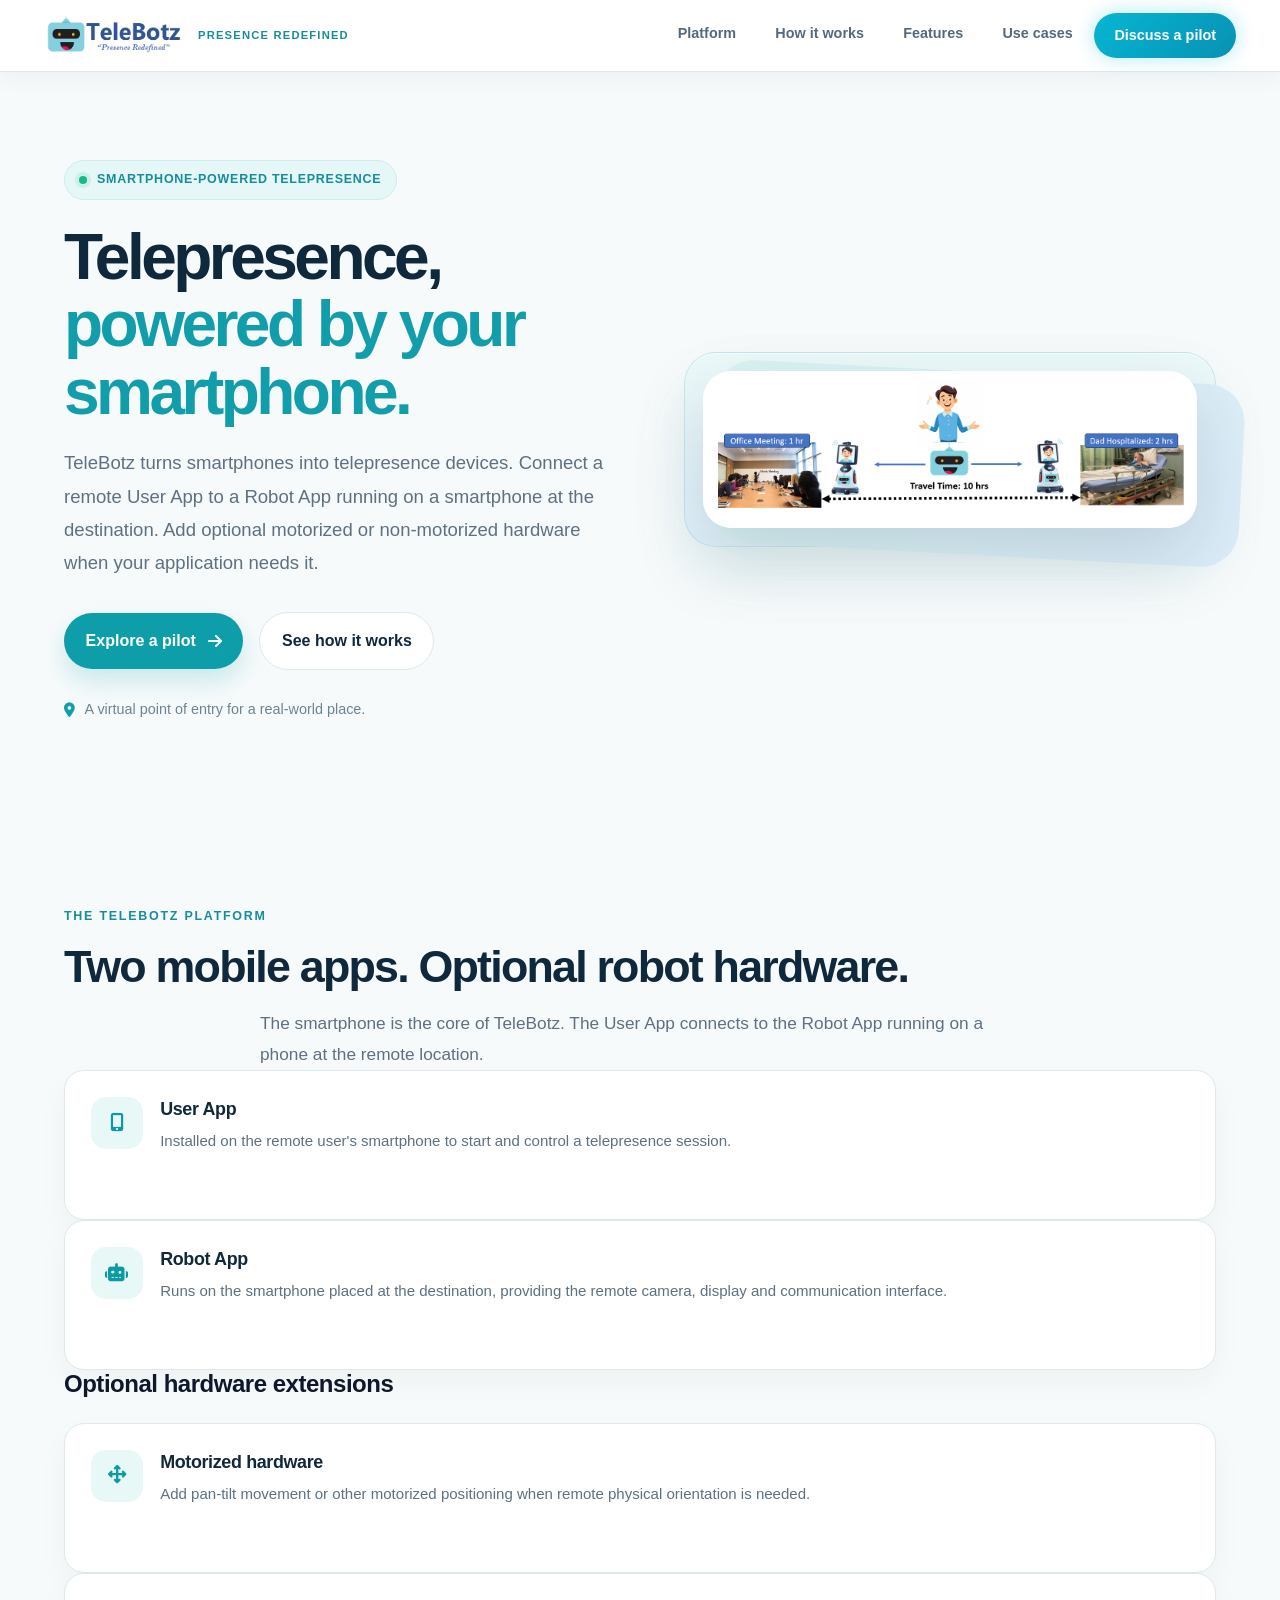
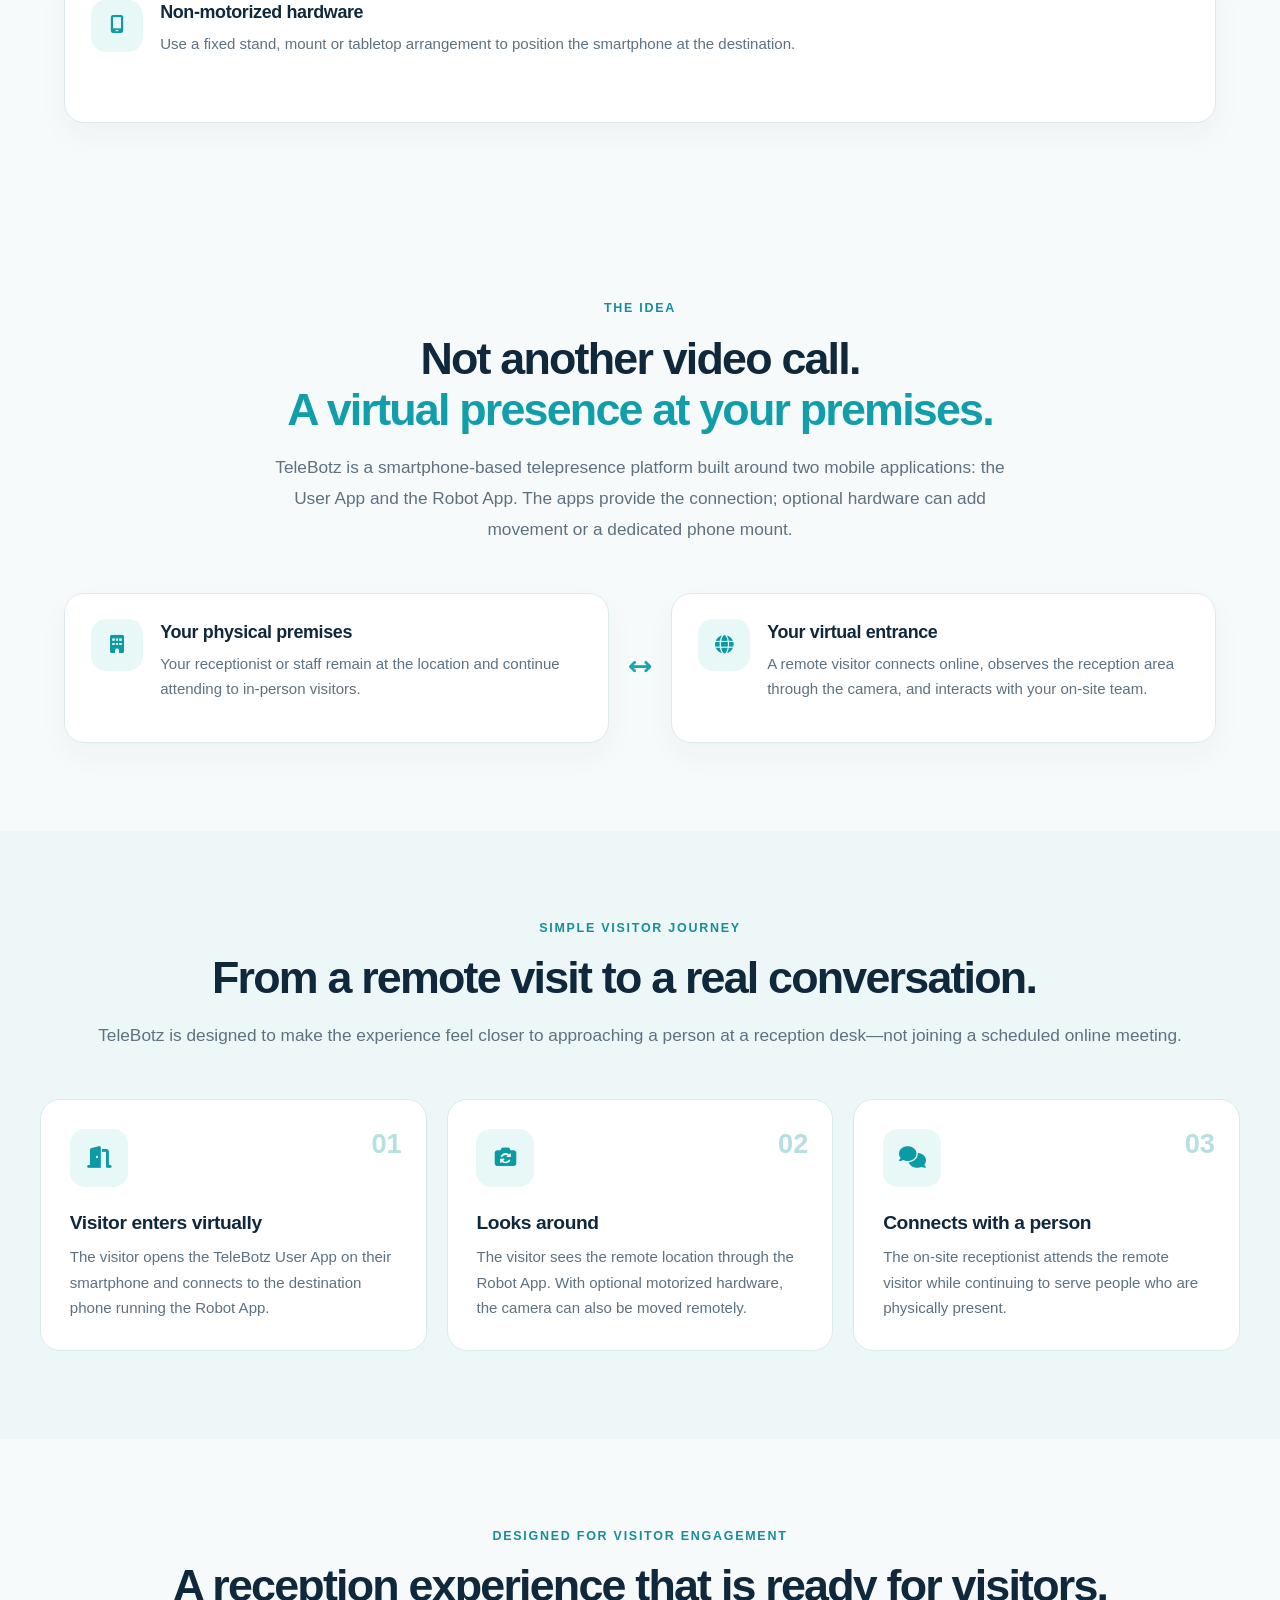
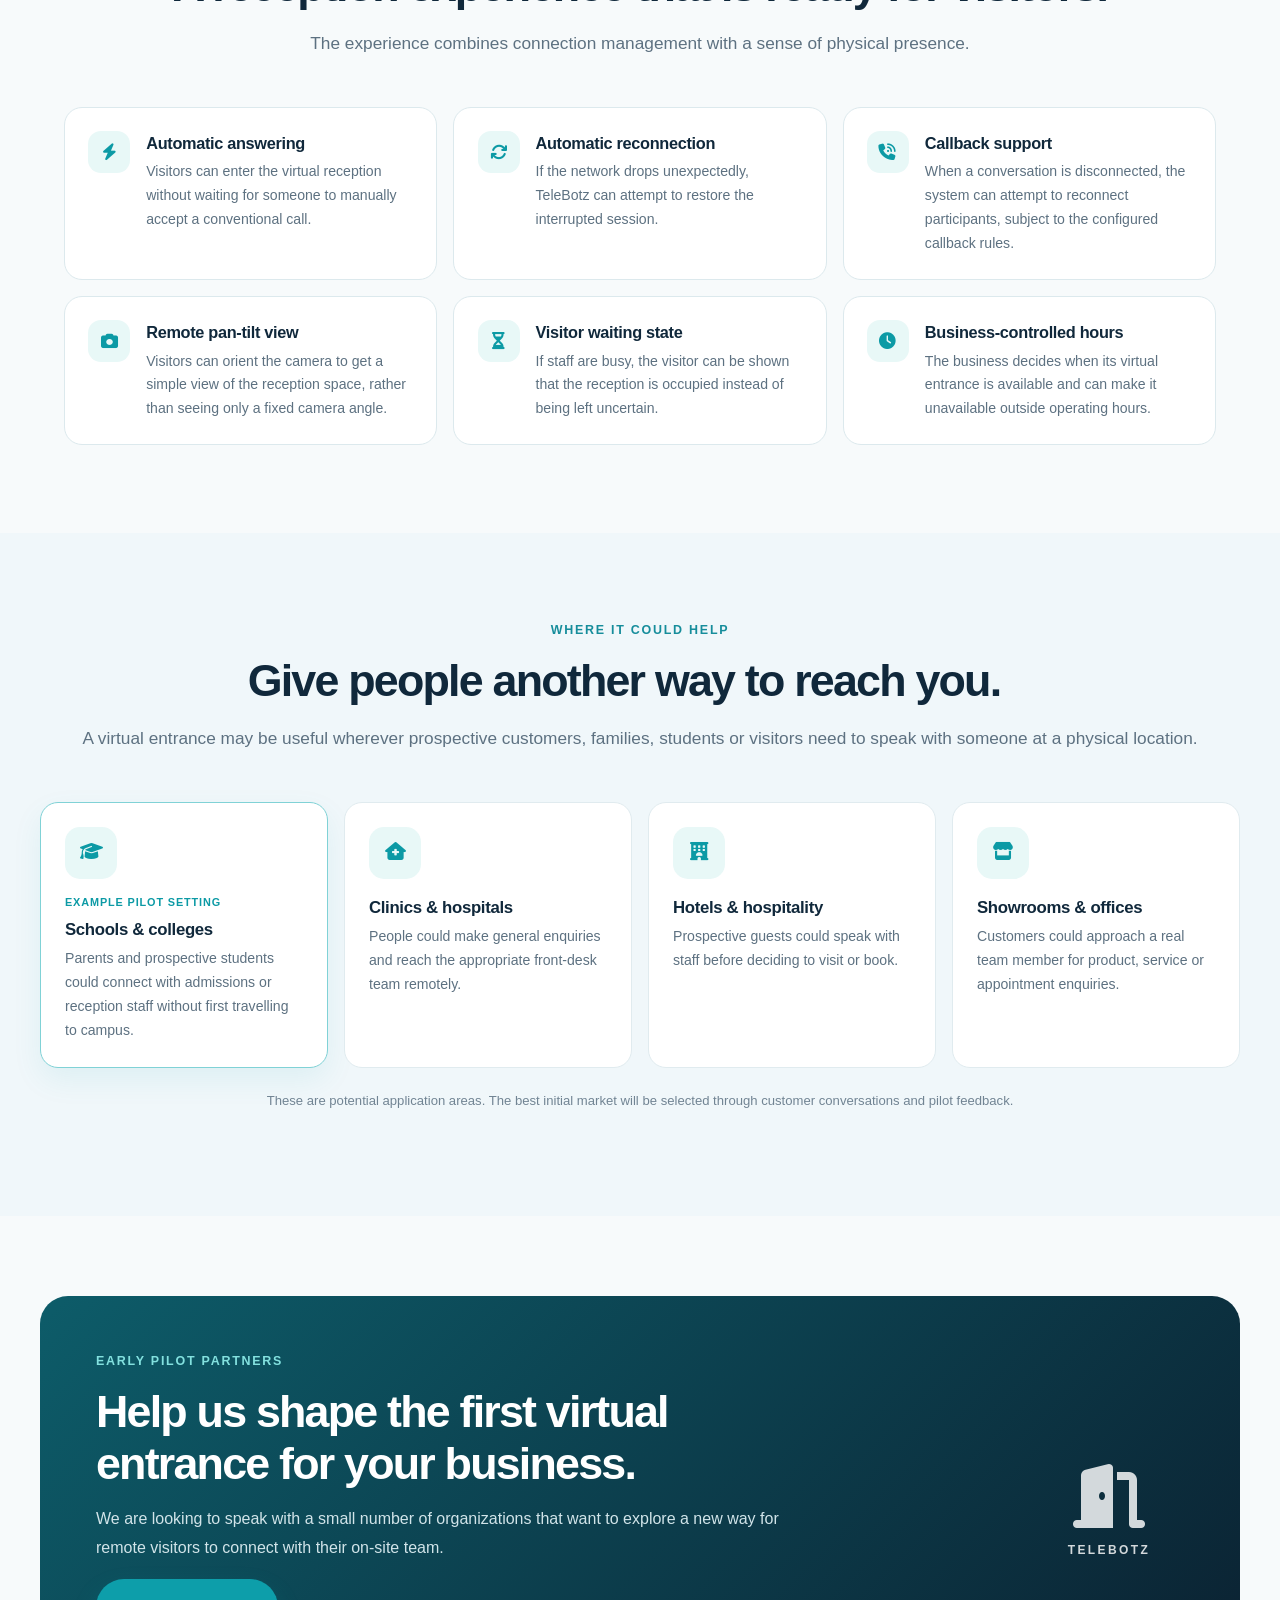
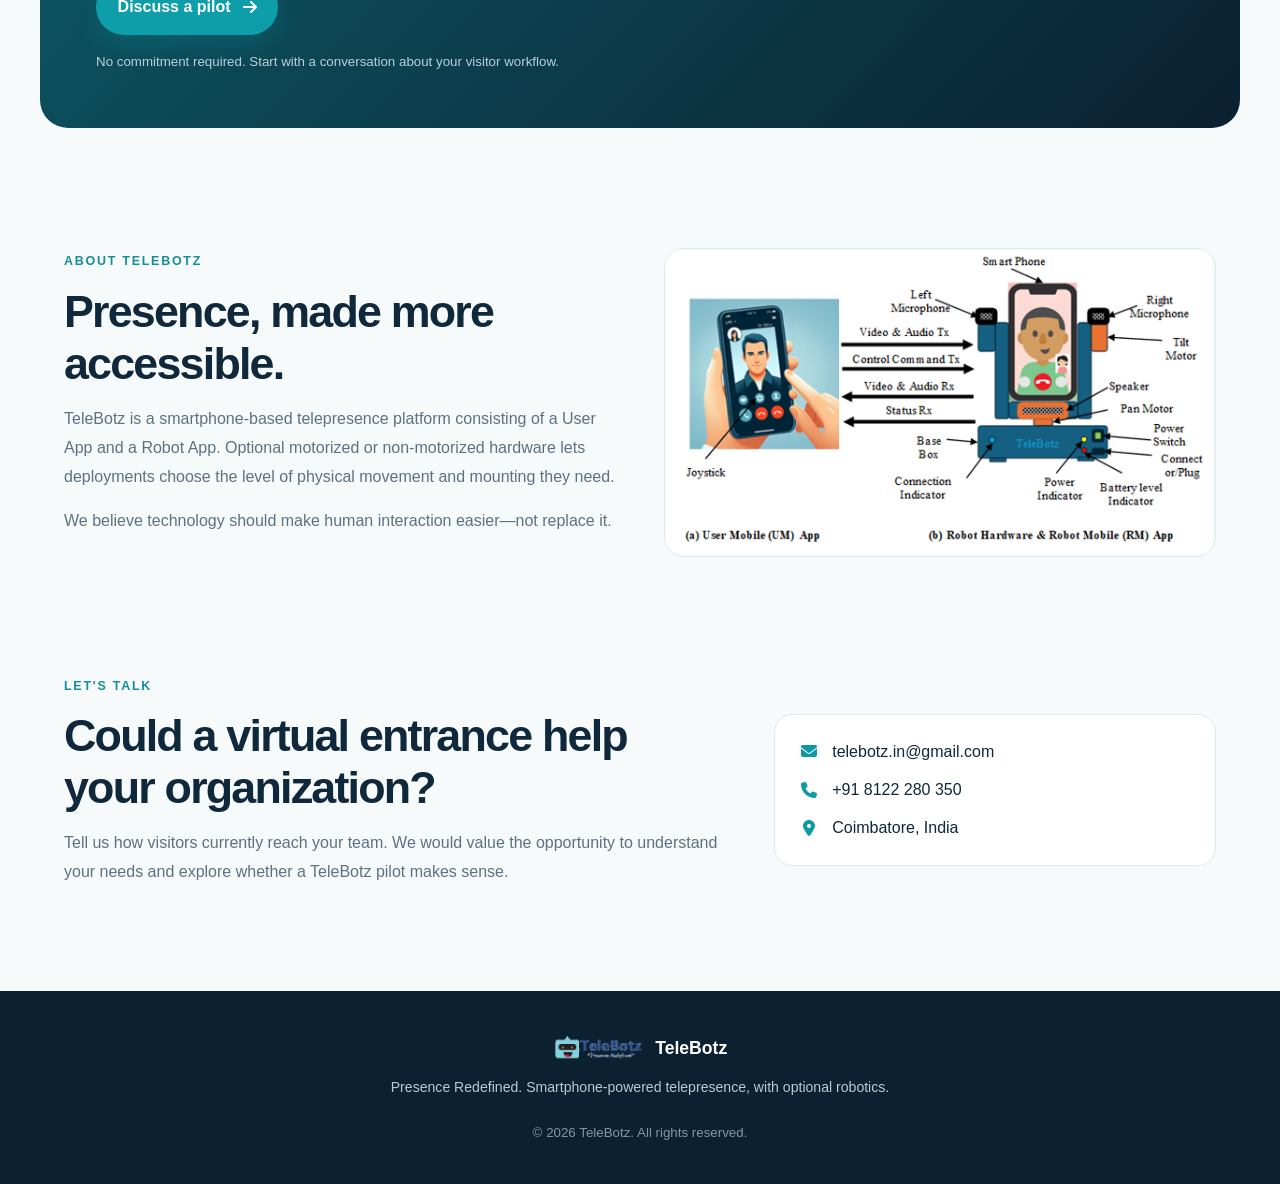
==== index.html @ 60590347 "Add platform navigation to homepage" ====
<!DOCTYPE html>
<html lang="en">
<head>
  <meta charset="UTF-8">
  <meta name="viewport" content="width=device-width, initial-scale=1.0">
  <title>TeleBotz | Your Business, One More Virtual Entrance</title>
  <meta name="description" content="TeleBotz gives physical businesses a virtual entrance where remote visitors can connect with on-site staff, look around and get human assistance in real time.">
  <meta name="theme-color" content="#071b2c">
  <link rel="icon" type="image/png" href="telebotz_favicon.png">
  <link rel="preconnect" href="https://cdnjs.cloudflare.com">
  <link rel="stylesheet" href="https://cdnjs.cloudflare.com/ajax/libs/font-awesome/6.4.0/css/all.min.css">
  <link rel="stylesheet" href="style.css">
  <link rel="stylesheet" href="gateway.css">
  <meta property="og:title" content="TeleBotz | Your Business, One More Virtual Entrance">
  <meta property="og:description" content="Let remote visitors approach your business virtually and interact with people at your physical premises.">
  <meta property="og:type" content="website">
  <meta property="og:url" content="https://www.telebotz.in/">
</head>
<body>
  <header class="site-header">
    <div class="header-container">
      <a class="brand" href="#home" aria-label="TeleBotz home">
        <img src="telebotz_logo_transparent.png" alt="TeleBotz logo" class="logo">
        <span class="brand-tagline">Presence Redefined</span>
      </a>
      <button class="mobile-menu-toggle" aria-label="Toggle navigation" aria-expanded="false" aria-controls="mainNav" id="mobileMenuToggle">
        <span></span><span></span><span></span>
      </button>
      <nav class="main-nav" id="mainNav" aria-label="Primary navigation">
        <ul>
          <li><a class="nav-link" href="#platform">Platform</a></li>
          <li><a class="nav-link" href="#how-it-works">How it works</a></li>
          <li><a class="nav-link" href="#features">Features</a></li>
          <li><a class="nav-link" href="#use-cases">Use cases</a></li>
          <li><a class="nav-link cta-nav" href="#pilot">Discuss a pilot</a></li>
        </ul>
      </nav>
    </div>
  </header>

  <main>
    <section class="vg-hero" id="home">
      <div class="vg-hero-copy">
        <div class="vg-eyebrow"><span class="vg-eyebrow-dot"></span> Smartphone-powered telepresence</div>
        <h1>Telepresence,<br><span>powered by your smartphone.</span></h1>
        <p class="vg-hero-lead">TeleBotz turns smartphones into telepresence devices. Connect a remote User App to a Robot App running on a smartphone at the destination. Add optional motorized or non-motorized hardware when your application needs it.</p>
        <div class="vg-actions">
          <a class="vg-button vg-button-primary" href="#pilot">Explore a pilot <i class="fas fa-arrow-right" aria-hidden="true"></i></a>
          <a class="vg-button vg-button-quiet" href="#how-it-works">See how it works</a>
        </div>
        <p class="vg-hero-note"><i class="fas fa-map-marker-alt" aria-hidden="true"></i> A virtual point of entry for a real-world place.</p>
      </div>
      <div class="vg-hero-visual">
        <div class="vg-visual-glow"></div>
        <img src="after_telebotz.png" alt="TeleBotz telepresence concept showing a remote person connecting with a physical location">
        <div class="vg-visual-caption">
          <span class="vg-live-dot"></span>
          <div><strong>Virtual reception</strong><small>Remote visitor ↔ on-site team</small></div>
        </div>
      </div>
    </section>

    <section class="vg-platform vg-section" id="platform">
      <div class="vg-section-kicker">The TeleBotz platform</div>
      <h2>Two mobile apps. Optional robot hardware.</h2>
      <p class="vg-section-lead">The smartphone is the core of TeleBotz. The User App connects to the Robot App running on a phone at the remote location.</p>
      <div class="vg-platform-apps">
        <article class="vg-side-card">
          <div class="vg-side-icon"><i class="fas fa-mobile-screen-button" aria-hidden="true"></i></div>
          <div><h3>User App</h3><p>Installed on the remote user's smartphone to start and control a telepresence session.</p></div>
        </article>
        <article class="vg-side-card">
          <div class="vg-side-icon"><i class="fas fa-robot" aria-hidden="true"></i></div>
          <div><h3>Robot App</h3><p>Runs on the smartphone placed at the destination, providing the remote camera, display and communication interface.</p></div>
        </article>
      </div>
      <h3 class="vg-hardware-title">Optional hardware extensions</h3>
      <div class="vg-platform-apps">
        <article class="vg-side-card">
          <div class="vg-side-icon"><i class="fas fa-arrows-up-down-left-right" aria-hidden="true"></i></div>
          <div><h3>Motorized hardware</h3><p>Add pan-tilt movement or other motorized positioning when remote physical orientation is needed.</p></div>
        </article>
        <article class="vg-side-card">
          <div class="vg-side-icon"><i class="fas fa-mobile-screen" aria-hidden="true"></i></div>
          <div><h3>Non-motorized hardware</h3><p>Use a fixed stand, mount or tabletop arrangement to position the smartphone at the destination.</p></div>
        </article>
      </div>
    </section>

    <section class="vg-intro vg-section">
      <div class="vg-section-kicker">The idea</div>
      <h2>Not another video call.<br><span>A virtual presence at your premises.</span></h2>
      <p class="vg-section-lead">TeleBotz is a smartphone-based telepresence platform built around two mobile applications: the User App and the Robot App. The apps provide the connection; optional hardware can add movement or a dedicated phone mount.</p>
      <div class="vg-two-sides">
        <article class="vg-side-card">
          <div class="vg-side-icon"><i class="fas fa-building" aria-hidden="true"></i></div>
          <div><h3>Your physical premises</h3><p>Your receptionist or staff remain at the location and continue attending to in-person visitors.</p></div>
        </article>
        <div class="vg-bridge" aria-hidden="true"><i class="fas fa-arrows-left-right"></i></div>
        <article class="vg-side-card">
          <div class="vg-side-icon"><i class="fas fa-globe" aria-hidden="true"></i></div>
          <div><h3>Your virtual entrance</h3><p>A remote visitor connects online, observes the reception area through the camera, and interacts with your on-site team.</p></div>
        </article>
      </div>
    </section>

    <section class="vg-how vg-section" id="how-it-works">
      <div class="vg-section-kicker">Simple visitor journey</div>
      <h2>From a remote visit to a real conversation.</h2>
      <p class="vg-section-lead">TeleBotz is designed to make the experience feel closer to approaching a person at a reception desk—not joining a scheduled online meeting.</p>
      <div class="vg-steps">
        <article class="vg-step">
          <span class="vg-step-number">01</span>
          <div class="vg-step-icon"><i class="fas fa-door-open" aria-hidden="true"></i></div>
          <h3>Visitor enters virtually</h3>
          <p>The visitor opens the TeleBotz User App on their smartphone and connects to the destination phone running the Robot App.</p>
        </article>
        <article class="vg-step">
          <span class="vg-step-number">02</span>
          <div class="vg-step-icon"><i class="fas fa-camera-rotate" aria-hidden="true"></i></div>
          <h3>Looks around</h3>
          <p>The visitor sees the remote location through the Robot App. With optional motorized hardware, the camera can also be moved remotely.</p>
        </article>
        <article class="vg-step">
          <span class="vg-step-number">03</span>
          <div class="vg-step-icon"><i class="fas fa-comments" aria-hidden="true"></i></div>
          <h3>Connects with a person</h3>
          <p>The on-site receptionist attends the remote visitor while continuing to serve people who are physically present.</p>
        </article>
      </div>
    </section>

    <section class="vg-features vg-section" id="features">
      <div class="vg-section-kicker">Designed for visitor engagement</div>
      <h2>A reception experience that is ready for visitors.</h2>
      <p class="vg-section-lead">The experience combines connection management with a sense of physical presence.</p>
      <div class="vg-feature-grid">
        <article class="vg-feature"><i class="fas fa-bolt" aria-hidden="true"></i><div><h3>Automatic answering</h3><p>Visitors can enter the virtual reception without waiting for someone to manually accept a conventional call.</p></div></article>
        <article class="vg-feature"><i class="fas fa-arrows-rotate" aria-hidden="true"></i><div><h3>Automatic reconnection</h3><p>If the network drops unexpectedly, TeleBotz can attempt to restore the interrupted session.</p></div></article>
        <article class="vg-feature"><i class="fas fa-phone-volume" aria-hidden="true"></i><div><h3>Callback support</h3><p>When a conversation is disconnected, the system can attempt to reconnect participants, subject to the configured callback rules.</p></div></article>
        <article class="vg-feature"><i class="fas fa-camera" aria-hidden="true"></i><div><h3>Remote pan-tilt view</h3><p>Visitors can orient the camera to get a simple view of the reception space, rather than seeing only a fixed camera angle.</p></div></article>
        <article class="vg-feature"><i class="fas fa-hourglass-half" aria-hidden="true"></i><div><h3>Visitor waiting state</h3><p>If staff are busy, the visitor can be shown that the reception is occupied instead of being left uncertain.</p></div></article>
        <article class="vg-feature"><i class="fas fa-clock" aria-hidden="true"></i><div><h3>Business-controlled hours</h3><p>The business decides when its virtual entrance is available and can make it unavailable outside operating hours.</p></div></article>
      </div>
    </section>

    <section class="vg-usecases vg-section" id="use-cases">
      <div class="vg-section-kicker">Where it could help</div>
      <h2>Give people another way to reach you.</h2>
      <p class="vg-section-lead">A virtual entrance may be useful wherever prospective customers, families, students or visitors need to speak with someone at a physical location.</p>
      <div class="vg-usecase-grid">
        <article class="vg-usecase vg-usecase-featured">
          <div class="vg-usecase-icon"><i class="fas fa-graduation-cap" aria-hidden="true"></i></div>
          <div class="vg-usecase-label">Example pilot setting</div>
          <h3>Schools & colleges</h3>
          <p>Parents and prospective students could connect with admissions or reception staff without first travelling to campus.</p>
        </article>
        <article class="vg-usecase">
          <div class="vg-usecase-icon"><i class="fas fa-house-medical" aria-hidden="true"></i></div>
          <h3>Clinics & hospitals</h3>
          <p>People could make general enquiries and reach the appropriate front-desk team remotely.</p>
        </article>
        <article class="vg-usecase">
          <div class="vg-usecase-icon"><i class="fas fa-hotel" aria-hidden="true"></i></div>
          <h3>Hotels & hospitality</h3>
          <p>Prospective guests could speak with staff before deciding to visit or book.</p>
        </article>
        <article class="vg-usecase">
          <div class="vg-usecase-icon"><i class="fas fa-store" aria-hidden="true"></i></div>
          <h3>Showrooms & offices</h3>
          <p>Customers could approach a real team member for product, service or appointment enquiries.</p>
        </article>
      </div>
      <p class="vg-disclaimer">These are potential application areas. The best initial market will be selected through customer conversations and pilot feedback.</p>
    </section>

    <section class="vg-pilot" id="pilot">
      <div class="vg-pilot-content">
        <div class="vg-section-kicker">Early pilot partners</div>
        <h2>Help us shape the first virtual entrance for your business.</h2>
        <p>We are looking to speak with a small number of organizations that want to explore a new way for remote visitors to connect with their on-site team.</p>
        <a class="vg-button vg-button-primary" href="mailto:telebotz.in@gmail.com?subject=TeleBotz%20Pilot%20Discussion">Discuss a pilot <i class="fas fa-arrow-right" aria-hidden="true"></i></a>
        <small>No commitment required. Start with a conversation about your visitor workflow.</small>
      </div>
      <div class="vg-pilot-mark" aria-hidden="true"><i class="fas fa-door-open"></i><span>TELEBOTZ</span></div>
    </section>

    <section class="vg-about vg-section" id="about">
      <div class="vg-about-copy">
        <div class="vg-section-kicker">About TeleBotz</div>
        <h2>Presence, made more accessible.</h2>
        <p>TeleBotz is a smartphone-based telepresence platform consisting of a User App and a Robot App. Optional motorized or non-motorized hardware lets deployments choose the level of physical movement and mounting they need.</p>
        <p>We believe technology should make human interaction easier—not replace it.</p>
      </div>
      <div class="vg-about-visual">
        <img src="telebotz_components.png" alt="TeleBotz prototype components and hardware concept">
      </div>
    </section>

    <section class="vg-contact vg-section" id="contact">
      <div>
        <div class="vg-section-kicker">Let's talk</div>
        <h2>Could a virtual entrance help your organization?</h2>
        <p>Tell us how visitors currently reach your team. We would value the opportunity to understand your needs and explore whether a TeleBotz pilot makes sense.</p>
      </div>
      <div class="vg-contact-card">
        <a href="mailto:telebotz.in@gmail.com"><i class="fas fa-envelope" aria-hidden="true"></i><span>telebotz.in@gmail.com</span></a>
        <a href="tel:+918122280350"><i class="fas fa-phone" aria-hidden="true"></i><span>+91 8122 280 350</span></a>
        <span><i class="fas fa-location-dot" aria-hidden="true"></i><span>Coimbatore, India</span></span>
      </div>
    </section>
  </main>

  <footer class="vg-footer">
    <a class="vg-footer-brand" href="#home"><img src="telebotz_logo_transparent.png" alt=""> <span>TeleBotz</span></a>
    <p>Presence Redefined. Smartphone-powered telepresence, with optional robotics.</p>
    <small>© <span id="year"></span> TeleBotz. All rights reserved.</small>
  </footer>

  <script>
    const menuButton = document.getElementById('mobileMenuToggle');
    const nav = document.getElementById('mainNav');
    menuButton.addEventListener('click', () => {
      const expanded = menuButton.getAttribute('aria-expanded') === 'true';
      menuButton.setAttribute('aria-expanded', String(!expanded));
      menuButton.classList.toggle('active', !expanded);
      nav.classList.toggle('active', !expanded);
    });
    nav.querySelectorAll('a').forEach(link => link.addEventListener('click', () => {
      nav.classList.remove('active');
      menuButton.classList.remove('active');
      menuButton.setAttribute('aria-expanded', 'false');
    }));
    document.getElementById('year').textContent = new Date().getFullYear();
  </script>
</body>
</html>
---- style.css ----
/* ================================
   CSS Variables & Global Styles
   ================================ */

:root {
    --primary: #0f172a;
    --primary-light: #1e293b;
    --accent: #06b6d4;
    --accent-dark: #0891b2;
    --accent-light: #cffafe;
    --success: #10b981;
    --warning: #f59e0b;
    --text: #0f172a;
    --text-light: #475569;
    --text-lighter: #64748b;
    --bg: #f8fafc;
    --bg-dark: #020617;
    --card-bg: #ffffff;
    --border: #e2e8f0;
    --shadow-sm: 0 1px 2px 0 rgba(15, 23, 42, 0.05);
    --shadow-md: 0 4px 6px -1px rgba(15, 23, 42, 0.1);
    --shadow-lg: 0 20px 25px -5px rgba(15, 23, 42, 0.15);
    --shadow-xl: 0 25px 50px -12px rgba(15, 23, 42, 0.25);
    --glow: 0 0 30px rgba(6, 182, 212, 0.3);
    --transition: all 0.3s cubic-bezier(0.4, 0, 0.2, 1);
}

* {
    box-sizing: border-box;
}

html {
    scroll-behavior: smooth;
}

body {
    font-family: 'Inter', -apple-system, BlinkMacSystemFont, 'Segoe UI', Roboto, Oxygen, Ubuntu, Cantarell, sans-serif;
    background: linear-gradient(135deg, #f8fafc 0%, #f1f5f9 50%, #e0f2fe 100%);
    color: var(--text);
    margin: 0;
    padding: 0;
    line-height: 1.6;
    min-height: 100vh;
}

/* ================================
   Typography
   ================================ */

h1, h2, h3, h4, h5, h6 {
    font-weight: 800;
    line-height: 1.2;
    margin-top: 0;
    color: var(--primary);
    letter-spacing: -0.02em;
}

h1 {
    font-size: 3.5rem;
    background: linear-gradient(135deg, #0f172a 0%, #06b6d4 100%);
    -webkit-background-clip: text;
    -webkit-text-fill-color: transparent;
    background-clip: text;
}

h2 {
    font-size: 2.5rem;
    color: var(--primary);
}

h3 {
    font-size: 1.5rem;
}

h4 {
    font-size: 1.15rem;
}

p {
    margin: 1rem 0;
    color: var(--text-light);
    line-height: 1.8;
}

a {
    color: var(--accent);
    text-decoration: none;
    transition: var(--transition);
}

a:hover {
    color: var(--accent-dark);
}

/* ================================
   Buttons
   ================================ */

.btn {
    display: inline-flex;
    align-items: center;
    justify-content: center;
    padding: 0.875rem 1.75rem;
    border-radius: 10px;
    font-weight: 700;
    font-size: 0.95rem;
    border: 2px solid transparent;
    cursor: pointer;
    transition: var(--transition);
    text-decoration: none;
    gap: 0.5rem;
    white-space: nowrap;
    position: relative;
    overflow: hidden;
}

.btn::before {
    content: '';
    position: absolute;
    top: 0;
    left: -100%;
    width: 100%;
    height: 100%;
    background: rgba(255, 255, 255, 0.1);
    transition: var(--transition);
    z-index: 0;
}

.btn:hover::before {
    left: 100%;
}

.btn > * {
    position: relative;
    z-index: 1;
}

.btn-primary {
    background: linear-gradient(135deg, #06b6d4 0%, #0891b2 100%);
    color: white;
    border-color: #06b6d4;
    box-shadow: 0 0 20px rgba(6, 182, 212, 0.3);
}

.btn-primary:hover {
    transform: translateY(-3px);
    box-shadow: 0 0 30px rgba(6, 182, 212, 0.5);
}

.btn-secondary {
    background: linear-gradient(135deg, #0f172a 0%, #1e293b 100%);
    color: white;
    border-color: #0f172a;
    box-shadow: 0 0 20px rgba(15, 23, 42, 0.2);
}

.btn-secondary:hover {
    transform: translateY(-3px);
    box-shadow: 0 0 30px rgba(6, 182, 212, 0.3);
    background: linear-gradient(135deg, #06b6d4 0%, #0891b2 100%);
}

.btn-outline {
    background: transparent;
    color: var(--accent);
    border-color: var(--accent);
    box-shadow: inset 0 0 0 1px var(--accent);
}

.btn-outline:hover {
    background: var(--accent);
    color: white;
    box-shadow: 0 0 20px rgba(6, 182, 212, 0.4);
}

.btn-full {
    width: 100%;
}

.btn-large {
    padding: 1.125rem 2.5rem;
    font-size: 1.1rem;
}

.btn:disabled {
    opacity: 0.5;
    cursor: not-allowed;
    transform: none !important;
}

/* ================================
   Header & Navigation
   ================================ */

.site-header {
    position: sticky;
    top: 0;
    z-index: 100;
    background: rgba(248, 250, 252, 0.8);
    backdrop-filter: blur(20px);
    border-bottom: 1px solid rgba(6, 182, 212, 0.1);
    box-shadow: 0 0 30px rgba(6, 182, 212, 0.05);
}

.header-container {
    display: flex;
    align-items: center;
    justify-content: space-between;
    max-width: 1400px;
    margin: 0 auto;
    padding: 1rem 2rem;
    gap: 2rem;
}

.brand {
    display: flex;
    align-items: center;
    gap: 0.75rem;
    min-width: fit-content;
    flex-shrink: 0;
}

.brand img {
    width: 160px;
    height: auto;
    border-radius: 8px;
    object-fit: contain;
    filter: drop-shadow(0 0 10px rgba(6, 182, 212, 0.2));
}

.brand-tagline {
    font-size: 0.7rem;
    color: var(--accent);
    font-weight: 800;
    letter-spacing: 1.5px;
    text-transform: uppercase;
    animation: pulse 2s ease-in-out infinite;
}

@keyframes pulse {
    0%, 100% { opacity: 1; }
    50% { opacity: 0.7; }
}

.main-nav {
    flex: 1;
}

.main-nav ul {
    list-style: none;
    display: flex;
    flex-wrap: wrap;
    gap: 0.25rem;
    margin: 0;
    padding: 0;
    justify-content: flex-end;
}

.nav-link {
    display: inline-block;
    text-decoration: none;
    color: var(--text-light);
    padding: 0.6rem 1.1rem;
    border-radius: 8px;
    font-weight: 700;
    font-size: 0.9rem;
    transition: var(--transition);
    position: relative;
}

.nav-link::after {
    content: '';
    position: absolute;
    bottom: 0;
    left: 0;
    width: 0;
    height: 2px;
    background: linear-gradient(90deg, #06b6d4, #0891b2);
    transition: width 0.3s ease;
}

.nav-link:hover::after {
    width: 100%;
}

.nav-link:hover {
    color: var(--accent);
}

.nav-link.cta-nav {
    background: linear-gradient(135deg, #06b6d4 0%, #0891b2 100%);
    color: white;
    padding: 0.7rem 1.5rem;
    box-shadow: 0 0 20px rgba(6, 182, 212, 0.3);
}

.nav-link.cta-nav::after {
    display: none;
}

.nav-link.cta-nav:hover {
    transform: translateY(-2px);
    box-shadow: 0 0 30px rgba(6, 182, 212, 0.5);
    color: white;
}

.mobile-menu-toggle {
    display: none;
    flex-direction: column;
    gap: 0.4rem;
    background: none;
    border: none;
    cursor: pointer;
    padding: 0.5rem;
    z-index: 101;
}

.mobile-menu-toggle span {
    width: 24px;
    height: 2.5px;
    background: var(--primary);
    border-radius: 2px;
    transition: var(--transition);
}

.mobile-menu-toggle.active span:nth-child(1) {
    transform: rotate(45deg) translate(8px, 8px);
}

.mobile-menu-toggle.active span:nth-child(2) {
    opacity: 0;
}

.mobile-menu-toggle.active span:nth-child(3) {
    transform: rotate(-45deg) translate(8px, -8px);
}

/* ================================
   Hero Section
   ================================ */

.hero-section {
    display: grid;
    grid-template-columns: 1fr 1fr;
    gap: 4rem;
    align-items: center;
    padding: 4rem 2rem;
    margin: 0 auto 2rem;
    max-width: 1400px;
    min-height: calc(100vh - 80px);
}

.hero-content h1 {
    margin-bottom: 1.5rem;
    font-size: 4rem;
}

.hero-subtitle {
    font-size: 1.25rem;
    color: var(--text-light);
    margin-bottom: 2.5rem;
    line-height: 1.8;
}

.hero-cta {
    display: flex;
    gap: 1.5rem;
    margin-bottom: 3rem;
    flex-wrap: wrap;
}

.hero-stats {
    display: grid;
    grid-template-columns: repeat(3, 1fr);
    gap: 2rem;
    padding-top: 3rem;
    border-top: 2px solid rgba(6, 182, 212, 0.2);
}

.stat-item {
    display: flex;
    flex-direction: column;
    gap: 0.5rem;
}

.stat-number {
    font-size: 2.25rem;
    font-weight: 800;
    background: linear-gradient(135deg, #06b6d4 0%, #0891b2 100%);
    -webkit-background-clip: text;
    -webkit-text-fill-color: transparent;
    background-clip: text;
}

.stat-label {
    font-size: 0.85rem;
    color: var(--text-lighter);
    text-transform: uppercase;
    letter-spacing: 0.5px;
    font-weight: 700;
}

.hero-visual {
    display: flex;
    flex-direction: column;
    gap: 1.5rem;
    position: relative;
}

.hero-visual::before {
    content: '';
    position: absolute;
    top: -50px;
    right: -50px;
    width: 400px;
    height: 400px;
    background: radial-gradient(circle, rgba(6, 182, 212, 0.15) 0%, transparent 70%);
    border-radius: 50%;
    z-index: 0;
}

.slider-container {
    position: relative;
    width: 100%;
    height: 400px;
    border-radius: 16px;
    overflow: hidden;
    background: linear-gradient(135deg, #e0f2fe 0%, #f0f9ff 100%);
    box-shadow: 0 20px 60px rgba(6, 182, 212, 0.2);
    border: 2px solid rgba(6, 182, 212, 0.2);
    z-index: 1;
}

.slide {
    position: absolute;
    inset: 0;
    width: 100%;
    height: 100%;
    object-fit: cover;
    opacity: 0;
    transition: opacity 1s ease-in-out;
}

.slide.active {
    opacity: 1;
}

.slider-dots {
    display: flex;
    justify-content: center;
    gap: 1rem;
    padding-top: 1.5rem;
    z-index: 2;
    position: relative;
}

.dot {
    width: 14px;
    height: 14px;
    border-radius: 50%;
    border: 2px solid var(--border);
    background: white;
    cursor: pointer;
    transition: var(--transition);
}

.dot.active {
    background: var(--accent);
    border-color: var(--accent);
    box-shadow: 0 0 15px rgba(6, 182, 212, 0.5);
}

.dot:hover {
    border-color: var(--accent);
    transform: scale(1.2);
}

/* ================================
   Scroll Indicator
   ================================ */

.scroll-indicator {
    position: absolute;
    bottom: 2rem;
    left: 50%;
    transform: translateX(-50%);
    z-index: 2;
}

.scroll-icon {
    width: 30px;
    height: 50px;
    border: 2px solid var(--accent);
    border-radius: 15px;
    position: relative;
}

.scroll-icon::after {
    content: '';
    position: absolute;
    top: 8px;
    left: 50%;
    transform: translateX(-50%);
    width: 4px;
    height: 8px;
    background: var(--accent);
    border-radius: 2px;
    animation: scroll 2s infinite;
}

@keyframes scroll {
    0% { opacity: 1; transform: translateX(-50%) translateY(0); }
    100% { opacity: 0; transform: translateX(-50%) translateY(12px); }
}

/* ================================
   Trust Section
   ================================ */

.trust-section {
    background: linear-gradient(135deg, #0f172a 0%, #1e293b 100%);
    padding: 3rem 2rem;
    margin: 3rem auto;
    border-radius: 16px;
    max-width: 1400px;
    position: relative;
    overflow: hidden;
}

.trust-section::before {
    content: '';
    position: absolute;
    top: -50%;
    right: -10%;
    width: 600px;
    height: 600px;
    background: radial-gradient(circle, rgba(6, 182, 212, 0.1) 0%, transparent 70%);
    border-radius: 50%;
}

.trust-content {
    position: relative;
    z-index: 1;
}

.trust-content h3 {
    text-align: center;
    margin-bottom: 3rem;
    color: white;
}

.trust-badges {
    display: grid;
    grid-template-columns: repeat(auto-fit, minmax(200px, 1fr));
    gap: 2rem;
}

.badge {
    display: flex;
    flex-direction: column;
    align-items: center;
    gap: 1rem;
    text-align: center;
    padding: 2rem;
    background: rgba(255, 255, 255, 0.05);
    border: 1px solid rgba(6, 182, 212, 0.3);
    border-radius: 12px;
    transition: var(--transition);
    backdrop-filter: blur(10px);
}

.badge:hover {
    transform: translateY(-8px);
    border-color: rgba(6, 182, 212, 0.8);
    background: rgba(6, 182, 212, 0.1);
    box-shadow: 0 0 30px rgba(6, 182, 212, 0.2);
}

.badge i {
    font-size: 2.5rem;
    background: linear-gradient(135deg, #06b6d4 0%, #0891b2 100%);
    -webkit-background-clip: text;
    -webkit-text-fill-color: transparent;
    background-clip: text;
}

.badge span {
    font-weight: 700;
    color: white;
    font-size: 1rem;
}

/* ================================
   Content Sections
   ================================ */

main {
    width: 100%;
}

.content-section {
    padding: 4rem 2rem;
    margin: 0 auto;
    max-width: 1400px;
}

.content-section.alt-bg {
    background: linear-gradient(180deg, rgba(15, 23, 42, 0.02) 0%, rgba(6, 182, 212, 0.05) 100%);
}

.section-header {
    text-align: center;
    margin-bottom: 4rem;
}

.section-header h2 {
    margin-bottom: 1rem;
    font-size: 2.75rem;
}

.section-header p {
    font-size: 1.15rem;
    color: var(--text-lighter);
    margin: 0;
    max-width: 600px;
    margin-left: auto;
    margin-right: auto;
}

/* ================================
   Products Grid
   ================================ */

.products-grid {
    display: grid;
    grid-template-columns: repeat(auto-fit, minmax(320px, 1fr));
    gap: 2.5rem;
    margin-bottom: 3rem;
}

.product-card {
    background: var(--card-bg);
    border-radius: 14px;
    padding: 2.5rem;
    box-shadow: 0 10px 30px rgba(15, 23, 42, 0.1);
    transition: var(--transition);
    border: 2px solid transparent;
    position: relative;
    display: flex;
    flex-direction: column;
    overflow: hidden;
}

.product-card::before {
    content: '';
    position: absolute;
    top: 0;
    left: 0;
    right: 0;
    height: 4px;
    background: linear-gradient(90deg, #06b6d4 0%, #0891b2 100%);
    opacity: 0;
    transition: var(--transition);
}

.product-card:hover {
    transform: translateY(-12px);
    box-shadow: 0 25px 60px rgba(6, 182, 212, 0.2);
}

.product-card:hover::before {
    opacity: 1;
}

.product-card.featured {
    border-color: var(--accent);
    transform: scale(1.08);
    box-shadow: 0 0 30px rgba(6, 182, 212, 0.3);
}

.product-card.featured:hover {
    box-shadow: 0 0 50px rgba(6, 182, 212, 0.4);
    transform: scale(1.08) translateY(-12px);
}

.badge-featured {
    position: absolute;
    top: -12px;
    right: 20px;
    background: linear-gradient(135deg, #06b6d4 0%, #0891b2 100%);
    color: white;
    padding: 0.4rem 1.2rem;
    border-radius: 20px;
    font-size: 0.75rem;
    font-weight: 800;
    text-transform: uppercase;
    letter-spacing: 0.5px;
    box-shadow: 0 0 15px rgba(6, 182, 212, 0.4);
}

.product-icon {
    font-size: 3rem;
    background: linear-gradient(135deg, #06b6d4 0%, #0891b2 100%);
    -webkit-background-clip: text;
    -webkit-text-fill-color: transparent;
    background-clip: text;
    margin-bottom: 1rem;
    filter: drop-shadow(0 4px 12px rgba(6, 182, 212, 0.2));
}

.product-card h3 {
    margin-bottom: 0.75rem;
    font-size: 1.5rem;
}

.product-desc {
    color: var(--text-light);
    margin-bottom: 1.5rem;
    flex-grow: 1;
    line-height: 1.8;
}

.features-list {
    list-style: none;
    padding: 1.5rem 0;
    margin-bottom: 1.5rem;
    border-top: 1px solid var(--border);
    border-bottom: 1px solid var(--border);
}

.features-list li {
    display: flex;
    align-items: center;
    gap: 1rem;
    margin: 0.75rem 0;
    color: var(--text-light);
    font-size: 0.95rem;
}

.features-list i {
    color: var(--success);
    font-weight: 800;
    font-size: 1.1rem;
}

.product-card .btn {
    margin-top: auto;
    align-self: flex-start;
}

.product-card .btn-full {
    align-self: stretch;
}

/* ================================
   Image Showcase
   ================================ */

.image-showcase {
    margin-top: 4rem;
    position: relative;
}

.image-showcase::before {
    content: '';
    position: absolute;
    -inset: 0;
    background: radial-gradient(circle at 50% 50%, rgba(6, 182, 212, 0.1) 0%, transparent 70%);
    border-radius: 16px;
    z-index: 0;
}

.image-showcase figure {
    margin: 0;
    position: relative;
    z-index: 1;
}

.image-showcase img {
    width: 100%;
    height: auto;
    border-radius: 14px;
    box-shadow: 0 25px 60px rgba(6, 182, 212, 0.2);
    border: 2px solid rgba(6, 182, 212, 0.2);
    transition: var(--transition);
}

.image-showcase img:hover {
    transform: scale(1.03);
    box-shadow: 0 30px 80px rgba(6, 182, 212, 0.3);
}

.image-showcase figcaption {
    margin-top: 1.5rem;
    text-align: center;
    color: var(--text-lighter);
    font-size: 1rem;
    font-style: italic;
    font-weight: 500;
}

/* ================================
   Use Cases Grid
   ================================ */

.usecases-grid {
    display: grid;
    grid-template-columns: repeat(auto-fit, minmax(280px, 1fr));
    gap: 2rem;
}

.usecase-card {
    background: var(--card-bg);
    border-radius: 14px;
    padding: 2.5rem;
    box-shadow: 0 10px 30px rgba(15, 23, 42, 0.1);
    transition: var(--transition);
    border-left: 4px solid var(--accent);
    position: relative;
    overflow: hidden;
}

.usecase-card::before {
    content: '';
    position: absolute;
    top: -50%;
    right: -50%;
    width: 200px;
    height: 200px;
    background: radial-gradient(circle, rgba(6, 182, 212, 0.1) 0%, transparent 70%);
    border-radius: 50%;
    transition: var(--transition);
}

.usecase-card:hover {
    transform: translateY(-8px);
    box-shadow: 0 25px 60px rgba(6, 182, 212, 0.15);
}

.usecase-card:hover::before {
    top: -25%;
    right: -25%;
}

.usecase-icon {
    font-size: 2.75rem;
    background: linear-gradient(135deg, #06b6d4 0%, #0891b2 100%);
    -webkit-background-clip: text;
    -webkit-text-fill-color: transparent;
    background-clip: text;
    margin-bottom: 1rem;
    position: relative;
    z-index: 1;
}

.usecase-card h3 {
    margin-bottom: 1.25rem;
    font-size: 1.35rem;
    position: relative;
    z-index: 1;
}

.usecase-card ul {
    list-style: none;
    padding: 0;
    margin: 0;
    position: relative;
    z-index: 1;
}

.usecase-card li {
    padding: 0.75rem 0;
    color: var(--text-light);
    font-size: 0.95rem;
    display: flex;
    align-items: center;
    gap: 1rem;
}

.usecase-card li:before {
    content: "→";
    color: var(--accent);
    font-weight: 800;
    font-size: 1.1rem;
}

/* ================================
   Deployment Process
   ================================ */

.deployment-process {
    display: grid;
    grid-template-columns: repeat(4, 1fr);
    gap: 1.5rem;
    align-items: start;
    margin-bottom: 3rem;
    position: relative;
}

.deployment-process::before {
    content: '';
    position: absolute;
    top: 50px;
    left: 0;
    right: 0;
    height: 2px;
    background: linear-gradient(90deg, transparent 0%, var(--accent) 25%, var(--accent) 75%, transparent 100%);
    z-index: 0;
}

.process-step {
    background: var(--card-bg);
    border-radius: 14px;
    padding: 2rem;
    box-shadow: 0 10px 30px rgba(15, 23, 42, 0.1);
    text-align: center;
    transition: var(--transition);
    position: relative;
    z-index: 1;
}

.process-step:hover {
    transform: translateY(-8px);
    box-shadow: 0 25px 60px rgba(6, 182, 212, 0.2);
}

.step-number {
    display: flex;
    align-items: center;
    justify-content: center;
    width: 60px;
    height: 60px;
    background: linear-gradient(135deg, #06b6d4 0%, #0891b2 100%);
    color: white;
    border-radius: 50%;
    font-size: 1.75rem;
    font-weight: 800;
    margin: 0 auto 1.5rem;
    box-shadow: 0 0 20px rgba(6, 182, 212, 0.3);
}

.process-step h4 {
    margin: 1rem 0;
    color: var(--primary);
}

.process-step p {
    font-size: 0.95rem;
    margin: 0;
}

@media (max-width: 900px) {
    .deployment-process {
        grid-template-columns: 1fr;
    }

    .deployment-process::before {
        display: none;
    }
}

/* ================================
   About Section
   ================================ */

.about-grid {
    display: grid;
    grid-template-columns: 1fr;
    gap: 2rem;
}

.about-content h3 {
    font-size: 1.75rem;
    margin-bottom: 1.5rem;
}

.about-content p {
    color: var(--text-light);
    line-height: 1.9;
    font-size: 1.05rem;
}

.values-list {
    display: grid;
    grid-template-columns: repeat(auto-fit, minmax(240px, 1fr));
    gap: 2rem;
    margin-top: 3rem;
}

.value-item {
    display: flex;
    gap: 1.5rem;
    padding: 2rem;
    background: linear-gradient(135deg, rgba(6, 182, 212, 0.05) 0%, rgba(6, 182, 212, 0.02) 100%);
    border: 1px solid rgba(6, 182, 212, 0.2);
    border-radius: 12px;
    transition: var(--transition);
}

.value-item:hover {
    background: linear-gradient(135deg, rgba(6, 182, 212, 0.15) 0%, rgba(6, 182, 212, 0.1) 100%);
    border-color: rgba(6, 182, 212, 0.5);
    transform: translateY(-4px);
}

.value-item i {
    font-size: 2.5rem;
    background: linear-gradient(135deg, #06b6d4 0%, #0891b2 100%);
    -webkit-background-clip: text;
    -webkit-text-fill-color: transparent;
    background-clip: text;
    flex-shrink: 0;
}

.value-item h4 {
    margin: 0 0 0.5rem 0;
    font-size: 1.15rem;
}

.value-item p {
    margin: 0;
    font-size: 0.95rem;
    color: var(--text-lighter);
}

/* ================================
   CTA Section
   ================================ */

.cta-section {
    background: linear-gradient(135deg, #0f172a 0%, #1e293b 50%, #06b6d4 100%);
    color: white;
    padding: 4rem 2rem;
    text-align: center;
    margin: 3rem auto;
    border-radius: 16px;
    max-width: 1400px;
    position: relative;
    overflow: hidden;
    box-shadow: 0 20px 60px rgba(6, 182, 212, 0.2);
}

.cta-section::before {
    content: '';
    position: absolute;
    top: -50%;
    right: -10%;
    width: 500px;
    height: 500px;
    background: radial-gradient(circle, rgba(6, 182, 212, 0.15) 0%, transparent 70%);
    border-radius: 50%;
}

.cta-section::after {
    content: '';
    position: absolute;
    bottom: -50%;
    left: -10%;
    width: 500px;
    height: 500px;
    background: radial-gradient(circle, rgba(6, 182, 212, 0.1) 0%, transparent 70%);
    border-radius: 50%;
}

.cta-content {
    position: relative;
    z-index: 1;
}

.cta-content h2 {
    color: white;
    margin-bottom: 1rem;
    font-size: 2.75rem;
}

.cta-content p {
    color: rgba(255, 255, 255, 0.9);
    margin-bottom: 2.5rem;
    font-size: 1.15rem;
}

.cta-section .btn-primary {
    background: white;
    color: #06b6d4;
    border-color: white;
}

.cta-section .btn-primary:hover {
    background: rgba(255, 255, 255, 0.9);
    color: #0891b2;
}

/* ================================
   Contact Section
   ================================ */

.contact-container {
    display: grid;
    grid-template-columns: 1fr 1fr;
    gap: 4rem;
    max-width: 1100px;
}

.contact-form-area {
    background: var(--card-bg);
    padding: 2.5rem;
    border-radius: 14px;
    box-shadow: 0 10px 30px rgba(15, 23, 42, 0.1);
    border: 1px solid rgba(6, 182, 212, 0.1);
}

.contact-form {
    display: flex;
    flex-direction: column;
    gap: 1.75rem;
}

.form-group {
    display: flex;
    flex-direction: column;
    gap: 0.75rem;
}

.form-group label {
    font-weight: 700;
    color: var(--text);
    font-size: 0.95rem;
}

.form-group input,
.form-group select,
.form-group textarea {
    padding: 0.9rem 1.1rem;
    border: 2px solid var(--border);
    border-radius: 10px;
    font-family: inherit;
    font-size: 0.95rem;
    transition: var(--transition);
    color: var(--text);
    background: white;
}

.form-group input::placeholder,
.form-group textarea::placeholder {
    color: #cbd5e1;
}

.form-group input:focus,
.form-group select:focus,
.form-group textarea:focus {
    outline: none;
    border-color: var(--accent);
    box-shadow: 0 0 0 3px rgba(6, 182, 212, 0.1), 0 0 20px rgba(6, 182, 212, 0.2);
}

.form-group textarea {
    resize: vertical;
    min-height: 140px;
}

.form-note {
    text-align: center;
    font-size: 0.85rem;
    color: var(--text-lighter);
    margin: 0;
}

.contact-info {
    display: grid;
    grid-template-columns: 1fr;
    gap: 2rem;
}

.info-card {
    background: linear-gradient(135deg, rgba(6, 182, 212, 0.05) 0%, rgba(6, 182, 212, 0.02) 100%);
    padding: 2rem;
    border-radius: 12px;
    text-align: center;
    transition: var(--transition);
    border: 2px solid rgba(6, 182, 212, 0.2);
}

.info-card:hover {
    background: linear-gradient(135deg, rgba(6, 182, 212, 0.15) 0%, rgba(6, 182, 212, 0.1) 100%);
    transform: translateY(-6px);
    border-color: rgba(6, 182, 212, 0.5);
    box-shadow: 0 0 30px rgba(6, 182, 212, 0.2);
}

.info-card i {
    font-size: 2.5rem;
    background: linear-gradient(135deg, #06b6d4 0%, #0891b2 100%);
    -webkit-background-clip: text;
    -webkit-text-fill-color: transparent;
    background-clip: text;
    margin-bottom: 1rem;
    display: block;
}

.info-card h4 {
    margin-bottom: 0.75rem;
    font-size: 1.1rem;
}

.info-card p {
    margin: 0;
    font-size: 0.95rem;
}

.info-card a {
    color: var(--accent);
    font-weight: 700;
}

.info-card a:hover {
    color: var(--accent-dark);
}

/* ================================
   Footer
   ================================ */

.footer {
    background: linear-gradient(135deg, #0f172a 0%, #1e293b 100%);
    color: rgba(255, 255, 255, 0.8);
    padding: 3.5rem 2rem 1.5rem;
    margin-top: 4rem;
    position: relative;
}

.footer::before {
    content: '';
    position: absolute;
    top: 0;
    left: 0;
    right: 0;
    height: 1px;
    background: linear-gradient(90deg, transparent 0%, rgba(6, 182, 212, 0.3) 50%, transparent 100%);
}

.footer-content {
    display: grid;
    grid-template-columns: repeat(auto-fit, minmax(220px, 1fr));
    gap: 3rem;
    max-width: 1400px;
    margin: 0 auto 2.5rem;
}

.footer-section h4 {
    color: white;
    margin-bottom: 1.5rem;
    font-size: 1.05rem;
    font-weight: 800;
}

.footer-section p {
    margin: 0;
    font-size: 0.9rem;
    color: rgba(255, 255, 255, 0.7);
}

.footer-section ul {
    list-style: none;
    padding: 0;
    margin: 0;
}

.footer-section li {
    margin-bottom: 0.75rem;
}

.footer-section a {
    color: rgba(255, 255, 255, 0.8);
    font-size: 0.9rem;
    text-decoration: none;
    transition: var(--transition);
    font-weight: 500;
}

.footer-section a:hover {
    color: var(--accent);
    transform: translateX(4px);
}

.social-links {
    display: flex;
    gap: 1.25rem;
}

.social-links a {
    display: flex;
    align-items: center;
    justify-content: center;
    width: 44px;
    height: 44px;
    background: rgba(6, 182, 212, 0.1);
    border: 1px solid rgba(6, 182, 212, 0.3);
    border-radius: 50%;
    font-size: 1.25rem;
    color: var(--accent);
}

.social-links a:hover {
    background: linear-gradient(135deg, #06b6d4 0%, #0891b2 100%);
    color: white;
    border-color: var(--accent);
    transform: translateY(-4px);
}

.footer-bottom {
    text-align: center;
    border-top: 1px solid rgba(6, 182, 212, 0.2);
    padding-top: 2rem;
    color: rgba(255, 255, 255, 0.6);
    font-size: 0.85rem;
}

.footer-bottom a {
    color: rgba(255, 255, 255, 0.6);
}

.footer-bottom a:hover {
    color: var(--accent);
}

/* ================================
   Responsive Design
   ================================ */

@media (max-width: 1024px) {
    .hero-section {
        grid-template-columns: 1fr;
        gap: 3rem;
        padding: 3rem 1.5rem;
        min-height: auto;
    }

    .hero-content h1 {
        font-size: 3rem;
    }

    .slider-container {
        height: 350px;
    }

    .contact-container {
        grid-template-columns: 1fr;
        gap: 2.5rem;
    }

    .deployment-process {
        grid-template-columns: repeat(2, 1fr);
    }
}

@media (max-width: 768px) {
    .mobile-menu-toggle {
        display: flex;
    }

    .header-container {
        padding: 0.75rem 1.5rem;
        gap: 1rem;
    }

    .brand img {
        width: 120px;
    }

    .main-nav {
        position: absolute;
        top: 100%;
        left: 0;
        right: 0;
        background: rgba(248, 250, 252, 0.95);
        backdrop-filter: blur(20px);
        border-bottom: 1px solid rgba(6, 182, 212, 0.1);
        padding: 1rem;
        max-height: 0;
        overflow: hidden;
        transition: var(--transition);
    }

    .main-nav.active {
        max-height: 600px;
        box-shadow: 0 10px 40px rgba(6, 182, 212, 0.15);
    }

    .main-nav ul {
        flex-direction: column;
        gap: 0.5rem;
        justify-content: flex-start;
    }

    .nav-link {
        width: 100%;
        padding: 0.9rem 1.2rem;
    }

    .nav-link::after {
        display: none;
    }

    h1 {
        font-size: 2.5rem;
    }

    h2 {
        font-size: 2rem;
    }

    .hero-section {
        gap: 2rem;
    }

    .hero-cta {
        flex-direction: column;
    }

    .hero-cta .btn {
        width: 100%;
        justify-content: center;
    }

    .hero-stats {
        grid-template-columns: repeat(2, 1fr);
        gap: 1.5rem;
    }

    .slider-container {
        height: 280px;
    }

    .hero-subtitle {
        font-size: 1.1rem;
    }

    .section-header {
        margin-bottom: 2.5rem;
    }

    .section-header h2 {
        font-size: 2rem;
    }

    .products-grid {
        grid-template-columns: 1fr;
        gap: 2rem;
    }

    .product-card.featured {
        transform: scale(1);
    }

    .usecases-grid {
        grid-template-columns: 1fr;
        gap: 1.5rem;
    }

    .content-section {
        padding: 2.5rem 1.5rem;
    }

    .trust-section {
        padding: 2.5rem 1.5rem;
        margin: 2.5rem auto;
    }

    .trust-badges {
        grid-template-columns: repeat(2, 1fr);
        gap: 1.5rem;
    }

    .badge {
        padding: 1.5rem;
    }

    .badge i {
        font-size: 2rem;
    }

    .cta-section {
        padding: 2.5rem 1.5rem;
        margin: 2.5rem auto;
    }

    .cta-content h2 {
        font-size: 2rem;
    }

    .contact-form-area {
        padding: 2rem;
    }

    .footer-content {
        grid-template-columns: 1fr;
        gap: 2rem;
        text-align: center;
    }

    .social-links {
        justify-content: center;
    }

    .about-content h3 {
        font-size: 1.5rem;
    }

    .values-list {
        grid-template-columns: 1fr;
        gap: 1.5rem;
    }

    .value-item {
        padding: 1.5rem;
    }

    .value-item i {
        font-size: 2rem;
    }
}

@media (max-width: 480px) {
    h1 {
        font-size: 2rem;
    }

    h2 {
        font-size: 1.5rem;
    }

    h3 {
        font-size: 1.25rem;
    }

    .hero-content h1 {
        font-size: 1.75rem;
    }

    .stat-number {
        font-size: 1.75rem;
    }

    .hero-visual {
        gap: 1.25rem;
    }

    .slider-container {
        height: 220px;
    }

    .product-card {
        padding: 1.75rem;
    }

    .trust-badges {
        grid-template-columns: 1fr;
    }

    .badge {
        padding: 1.25rem;
    }

    .badge i {
        font-size: 1.75rem;
    }

    .features-list li {
        font-size: 0.9rem;
    }

    .usecase-card {
        padding: 1.75rem;
    }

    .deployment-process {
        grid-template-columns: 1fr;
    }

    .process-step {
        padding: 1.75rem;
    }

    .step-number {
        width: 50px;
        height: 50px;
        font-size: 1.35rem;
    }

    .cta-content h2 {
        font-size: 1.5rem;
    }

    .contact-form {
        gap: 1.25rem;
    }

    .form-group input,
    .form-group select,
    .form-group textarea {
        padding: 0.8rem 1rem;
        font-size: 0.9rem;
    }

    .info-card {
        padding: 1.5rem;
    }

    .info-card i {
        font-size: 2rem;
    }

    .btn {
        padding: 0.7rem 1.3rem;
        font-size: 0.85rem;
    }

    .btn-large {
        padding: 0.9rem 1.8rem;
        font-size: 0.95rem;
    }
}

/* ================================
   Animations
   ================================ */

@keyframes fadeInUp {
    from {
        opacity: 0;
        transform: translateY(40px);
    }
    to {
        opacity: 1;
        transform: translateY(0);
    }
}

@keyframes slideInLeft {
    from {
        opacity: 0;
        transform: translateX(-40px);
    }
    to {
        opacity: 1;
        transform: translateX(0);
    }
}

@keyframes slideInRight {
    from {
        opacity: 0;
        transform: translateX(40px);
    }
    to {
        opacity: 1;
        transform: translateX(0);
    }
}

@keyframes glow {
    0%, 100% {
        box-shadow: 0 0 20px rgba(6, 182, 212, 0.2);
    }
    50% {
        box-shadow: 0 0 40px rgba(6, 182, 212, 0.4);
    }
}

.product-card {
    animation: fadeInUp 0.6s ease-out;
}

.usecase-card {
    animation: fadeInUp 0.6s ease-out;
}

.process-step {
    animation: fadeInUp 0.6s ease-out;
}

/* Print Styles */
@media print {
    .site-header,
    .mobile-menu-toggle,
    .cta-section,
    .footer {
        display: none;
    }

    body {
        background: white;
    }
}
---- gateway.css ----
/* TeleBotz virtual gateway homepage
   Keeps the existing brand assets and legacy stylesheet; this file owns the refreshed landing-page layout. */
:root {
  --vg-ink: #10283b;
  --vg-muted: #5d7181;
  --vg-teal: #10b8c5;
  --vg-cyan: #65d7df;
  --vg-pale: #eaf8f8;
  --vg-line: #dce9ed;
  --vg-white: #fff;
}
body { background: #f7fafb; color: var(--vg-ink); }
.site-header { background: rgba(255,255,255,.94); border-bottom: 1px solid var(--vg-line); box-shadow: 0 5px 24px rgba(16,40,59,.05); }
.header-container { max-width: 1240px; padding: .8rem 1.5rem; }
.brand { text-decoration: none; }
.brand img { width: 142px; filter: none; }
.brand-tagline { color: #168d9b; animation: none; letter-spacing: 1.2px; }
.nav-link { color: #526a7b; }
.nav-link.cta-nav { border-radius: 999px; padding: .7rem 1.25rem; }
.vg-hero, .vg-section, .vg-pilot { max-width: 1200px; margin-left: auto; margin-right: auto; }
.vg-hero { min-height: 650px; padding: 5.5rem 1.5rem 5rem; display: grid; grid-template-columns: 1.03fr .97fr; align-items: center; gap: 3.5rem; }
.vg-eyebrow, .vg-section-kicker { color: #168d9b; font-size: .78rem; font-weight: 800; letter-spacing: .14em; text-transform: uppercase; }
.vg-eyebrow { display: inline-flex; align-items: center; gap: .6rem; padding: .55rem .9rem; background: #e6f7f7; border: 1px solid #c8eeee; border-radius: 999px; letter-spacing: .06em; }
.vg-eyebrow-dot, .vg-live-dot { width: 8px; height: 8px; border-radius: 50%; background: #15b98c; box-shadow: 0 0 0 4px rgba(21,185,140,.12); }
.vg-hero h1 { margin: 1.5rem 0 1.2rem; font-size: clamp(2.8rem,5vw,4.65rem); line-height: 1.06; letter-spacing: -.055em; color: var(--vg-ink); background: none; -webkit-text-fill-color: currentColor; }
.vg-hero h1 span { color: #119eaa; }
.vg-hero-lead { max-width: 590px; font-size: 1.16rem; line-height: 1.8; color: var(--vg-muted); margin: 0; }
.vg-actions { display: flex; align-items: center; flex-wrap: wrap; gap: 1rem; margin-top: 2rem; }
.vg-button { display: inline-flex; align-items: center; justify-content: center; gap: .75rem; padding: .95rem 1.35rem; border-radius: 999px; text-decoration: none; font-weight: 750; transition: transform .2s ease, box-shadow .2s ease, background .2s ease, border-color .2s ease; }
.vg-button:hover { transform: translateY(-2px); }
.vg-button-primary { background: #0d9eaa; color: white; box-shadow: 0 12px 26px rgba(13,158,170,.2); }
.vg-button-primary:hover { color: white; background: #087f8a; box-shadow: 0 15px 30px rgba(13,158,170,.27); }
.vg-button-quiet { color: var(--vg-ink); background: white; border: 1px solid var(--vg-line); }
.vg-button-quiet:hover { color: #087f8a; border-color: #9bdcdf; }
.vg-hero-note { display: flex; align-items: center; gap: .6rem; margin-top: 1.7rem; color: #6e8492; font-size: .9rem; }
.vg-hero-note i { color: #119eaa; }
.vg-hero-visual {
  position: relative;
  min-width: 0;
  padding: 1.1rem;
  border-radius: 32px;
  background: linear-gradient(180deg, rgba(234,248,248,.85), rgba(218,238,249,.8));
  border: 1px solid rgba(131, 203, 210, 0.35);
  box-shadow: inset 0 1px 0 rgba(255,255,255,.7), 0 30px 60px rgba(17,158,170,.08);
}
.vg-visual-glow { position: absolute; inset: 10% -5% -5% 5%; border-radius: 38px; background: linear-gradient(135deg,#d9f4f2,#dcecf9); transform: rotate(3deg); }
.vg-hero-visual > img {
  position: relative;
  display: block;
  width: min(100%, 760px);
  max-height: 500px;
  height: auto;
  margin: 0 auto;
  object-fit: contain;
  object-position: center;
  border-radius: 28px;
  border: 8px solid rgba(255,255,255,.96);
  background: rgba(255,255,255,.6);
  box-shadow: 0 28px 70px rgba(16,40,59,.15);
}
.vg-visual-caption { display: none; }
.vg-section { padding: 5.5rem 1.5rem; }
.vg-section h2, .vg-pilot h2 { margin: .85rem 0 1rem; font-size: clamp(2rem,3.5vw,3.15rem); line-height: 1.15; letter-spacing: -.04em; color: var(--vg-ink); }
.vg-section h2 span { color: #119eaa; }
.vg-section-lead { max-width: 760px; margin: 0 auto; color: var(--vg-muted); font-size: 1.08rem; line-height: 1.8; }
.vg-intro { text-align: center; }
.vg-two-sides { display: grid; grid-template-columns: 1fr auto 1fr; align-items: center; gap: 1.25rem; margin-top: 3rem; text-align: left; }
.vg-side-card { display: flex; align-items: flex-start; gap: 1.1rem; min-height: 150px; padding: 1.6rem; background: white; border: 1px solid var(--vg-line); border-radius: 20px; box-shadow: 0 12px 30px rgba(16,40,59,.04); }
.vg-side-icon, .vg-step-icon, .vg-usecase-icon { display: grid; place-items: center; flex: 0 0 auto; width: 52px; height: 52px; border-radius: 15px; background: #e8f8f7; color: #0c9aa5; font-size: 1.15rem; }
.vg-side-card h3, .vg-step h3, .vg-feature h3, .vg-usecase h3 { margin: .15rem 0 .45rem; color: var(--vg-ink); font-size: 1.12rem; }
.vg-side-card p, .vg-step p, .vg-feature p, .vg-usecase p { margin: 0; color: var(--vg-muted); line-height: 1.7; font-size: .94rem; }
.vg-bridge { color: #16a6b0; font-size: 1.4rem; }
.vg-how { text-align: center; background: #edf7f8; max-width: none; }
.vg-how > * { max-width: 1200px; margin-left: auto; margin-right: auto; }
.vg-steps { display: grid; grid-template-columns: repeat(3,1fr); gap: 1.25rem; margin-top: 3rem; text-align: left; }
.vg-step { position: relative; padding: 1.8rem; background: white; border: 1px solid #d9ebed; border-radius: 20px; }
.vg-step-number { position: absolute; right: 1.5rem; top: 1.35rem; color: #b7dfe1; font-size: 1.7rem; font-weight: 850; }
.vg-step-icon { margin-bottom: 1.5rem; width: 58px; height: 58px; font-size: 1.35rem; }
.vg-step h3 { font-size: 1.2rem; margin-bottom: .65rem; }
.vg-features { text-align: center; }
.vg-feature-grid { display: grid; grid-template-columns: repeat(3,1fr); gap: 1rem; margin-top: 3rem; text-align: left; }
.vg-feature { display: flex; gap: 1rem; padding: 1.45rem; border: 1px solid var(--vg-line); border-radius: 18px; background: white; }
.vg-feature > i { display: grid; place-items: center; flex: 0 0 42px; height: 42px; border-radius: 13px; background: #e8f8f7; color: #0c9aa5; font-size: 1.05rem; }
.vg-feature h3 { font-size: 1.02rem; }
.vg-feature p { font-size: .88rem; }
.vg-usecases { text-align: center; background: #f0f7fa; max-width: none; }
.vg-usecases > * { max-width: 1200px; margin-left: auto; margin-right: auto; }
.vg-usecase-grid { display: grid; grid-template-columns: repeat(4,1fr); gap: 1rem; margin-top: 3rem; text-align: left; }
.vg-usecase { padding: 1.5rem; background: white; border: 1px solid #e0ebef; border-radius: 18px; }
.vg-usecase-featured { border-color: #80d2d6; box-shadow: 0 12px 30px rgba(16,150,160,.08); }
.vg-usecase-icon { margin-bottom: 1.2rem; }
.vg-usecase-label { margin: -.25rem 0 .55rem; color: #0c9aa5; font-size: .68rem; font-weight: 800; letter-spacing: .08em; text-transform: uppercase; }
.vg-usecase h3 { font-size: 1.05rem; }
.vg-usecase p { font-size: .88rem; }
.vg-disclaimer { margin-top: 1.3rem; color: #718493; font-size: .82rem; }
.vg-pilot { display: flex; justify-content: space-between; align-items: center; gap: 2rem; margin-top: 5rem; margin-bottom: 2rem; padding: 3.5rem; border-radius: 28px; color: white; background: linear-gradient(135deg, #0d5c69, #0b2030); }
.vg-pilot .vg-section-kicker { color: #83e1df; }
.vg-pilot h2 { max-width: 720px; color: white; }
.vg-pilot-content > p { max-width: 690px; color: #d1e4e9; line-height: 1.8; }
.vg-pilot-content > small { display: block; margin-top: 1rem; color: #b8d1d9; }
.vg-pilot-mark { display: grid; place-items: center; gap: .8rem; min-width: 150px; color: rgba(255,255,255,.82); font-size: 4rem; }
.vg-pilot-mark span { font-size: .75rem; font-weight: 800; letter-spacing: .2em; }
.vg-about { display: grid; grid-template-columns: 1fr 1fr; gap: 3rem; align-items: center; }
.vg-about-copy p, .vg-contact p { color: var(--vg-muted); line-height: 1.8; }
.vg-about-visual img { display: block; width: 100%; border-radius: 20px; border: 1px solid var(--vg-line); }
.vg-contact { display: grid; grid-template-columns: 1.2fr .8fr; gap: 3rem; align-items: center; padding-top: 2rem; }
.vg-contact-card { display: grid; gap: .8rem; padding: 1.5rem; background: white; border: 1px solid var(--vg-line); border-radius: 18px; }
.vg-contact-card a, .vg-contact-card > span { display: flex; align-items: center; gap: .8rem; color: var(--vg-ink); text-decoration: none; overflow-wrap: anywhere; }
.vg-contact-card i { width: 20px; color: #0c9aa5; text-align: center; }
.vg-footer { display: grid; justify-items: center; gap: .6rem; padding: 2.5rem 1rem; text-align: center; background: #0b2030; color: #b8cbd5; }
.vg-footer-brand { display: flex; align-items: center; gap: .65rem; color: white; font-size: 1.1rem; font-weight: 800; text-decoration: none; }
.vg-footer-brand img { width: 92px; height: 34px; object-fit: contain; }
.vg-footer p { margin: 0; color: #b8cbd5; font-size: .88rem; }
.vg-footer small { margin-top: .8rem; color: #8098a6; }
@media (max-width: 900px) {
  .vg-hero { grid-template-columns: 1fr; gap: 2.5rem; padding-top: 4rem; }
  .vg-hero-copy { max-width: 760px; }
  .vg-hero-visual { max-width: 760px; width: 100%; margin: 0 auto; }
  .vg-feature-grid { grid-template-columns: repeat(2,1fr); }
  .vg-usecase-grid { grid-template-columns: repeat(2,1fr); }
  .vg-pilot-mark { display: none; }
}
@media (max-width: 768px) {
  .header-container { padding: .7rem 1rem; }
  .brand img { width: 110px; }
  .brand-tagline { font-size: .58rem; }
  .main-nav { background: white; }
  .main-nav.active { max-height: 420px; padding: .8rem 1rem 1rem; }
  .vg-hero { min-height: 0; padding: 3.5rem 1.2rem 3rem; }
  .vg-hero h1 { font-size: clamp(2.5rem,10vw,3.7rem); }
  .vg-hero-lead { font-size: 1.02rem; }
  .vg-hero-visual { padding: .75rem; }
  .vg-hero-visual > img { max-height: 340px; border-width: 5px; border-radius: 20px; }
  .vg-section { padding: 3.8rem 1.2rem; }
  .vg-two-sides { grid-template-columns: 1fr; }
  .vg-bridge { transform: rotate(90deg); justify-self: center; }
  .vg-steps { grid-template-columns: 1fr; }
  .vg-feature-grid { grid-template-columns: 1fr; }
  .vg-usecase-grid { grid-template-columns: 1fr 1fr; }
  .vg-pilot { margin: 2rem 1rem 1rem; padding: 2rem 1.4rem; border-radius: 20px; }
  .vg-about, .vg-contact { grid-template-columns: 1fr; gap: 1.5rem; }
}
@media (max-width: 480px) {
  .brand { gap: .35rem; }
  .brand img { width: 92px; }
  .brand-tagline { letter-spacing: .5px; font-size: .5rem; }
  .vg-eyebrow { font-size: .65rem; }
  .vg-actions { align-items: stretch; flex-direction: column; }
  .vg-button { width: 100%; }
  .vg-hero-visual { padding: .5rem; }
  .vg-hero-visual > img { max-height: 260px; }
  .vg-usecase-grid { grid-template-columns: 1fr; }
  .vg-side-card { padding: 1.2rem; }
}
@media (prefers-reduced-motion: reduce) {
  *, *::before, *::after { scroll-behavior: auto !important; animation-duration: .01ms !important; animation-iteration-count: 1 !important; transition-duration: .01ms !important; }
}
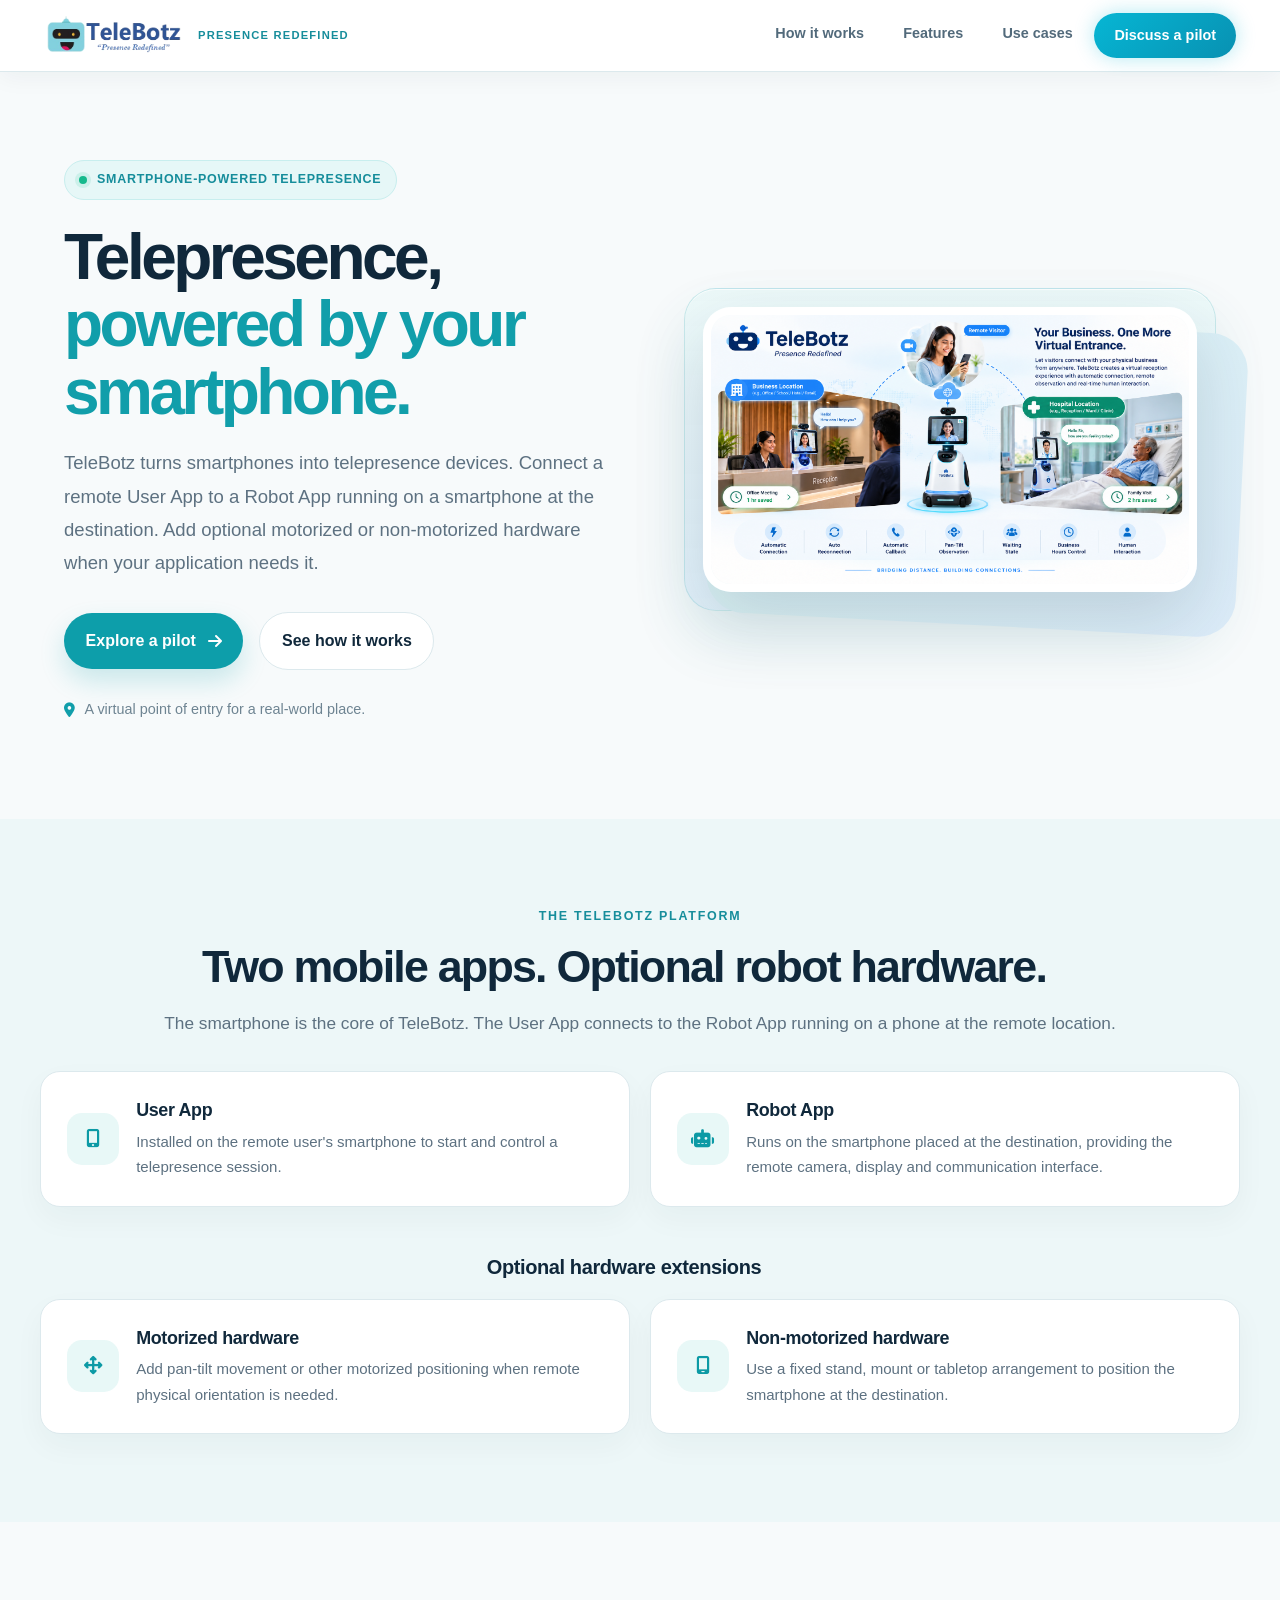
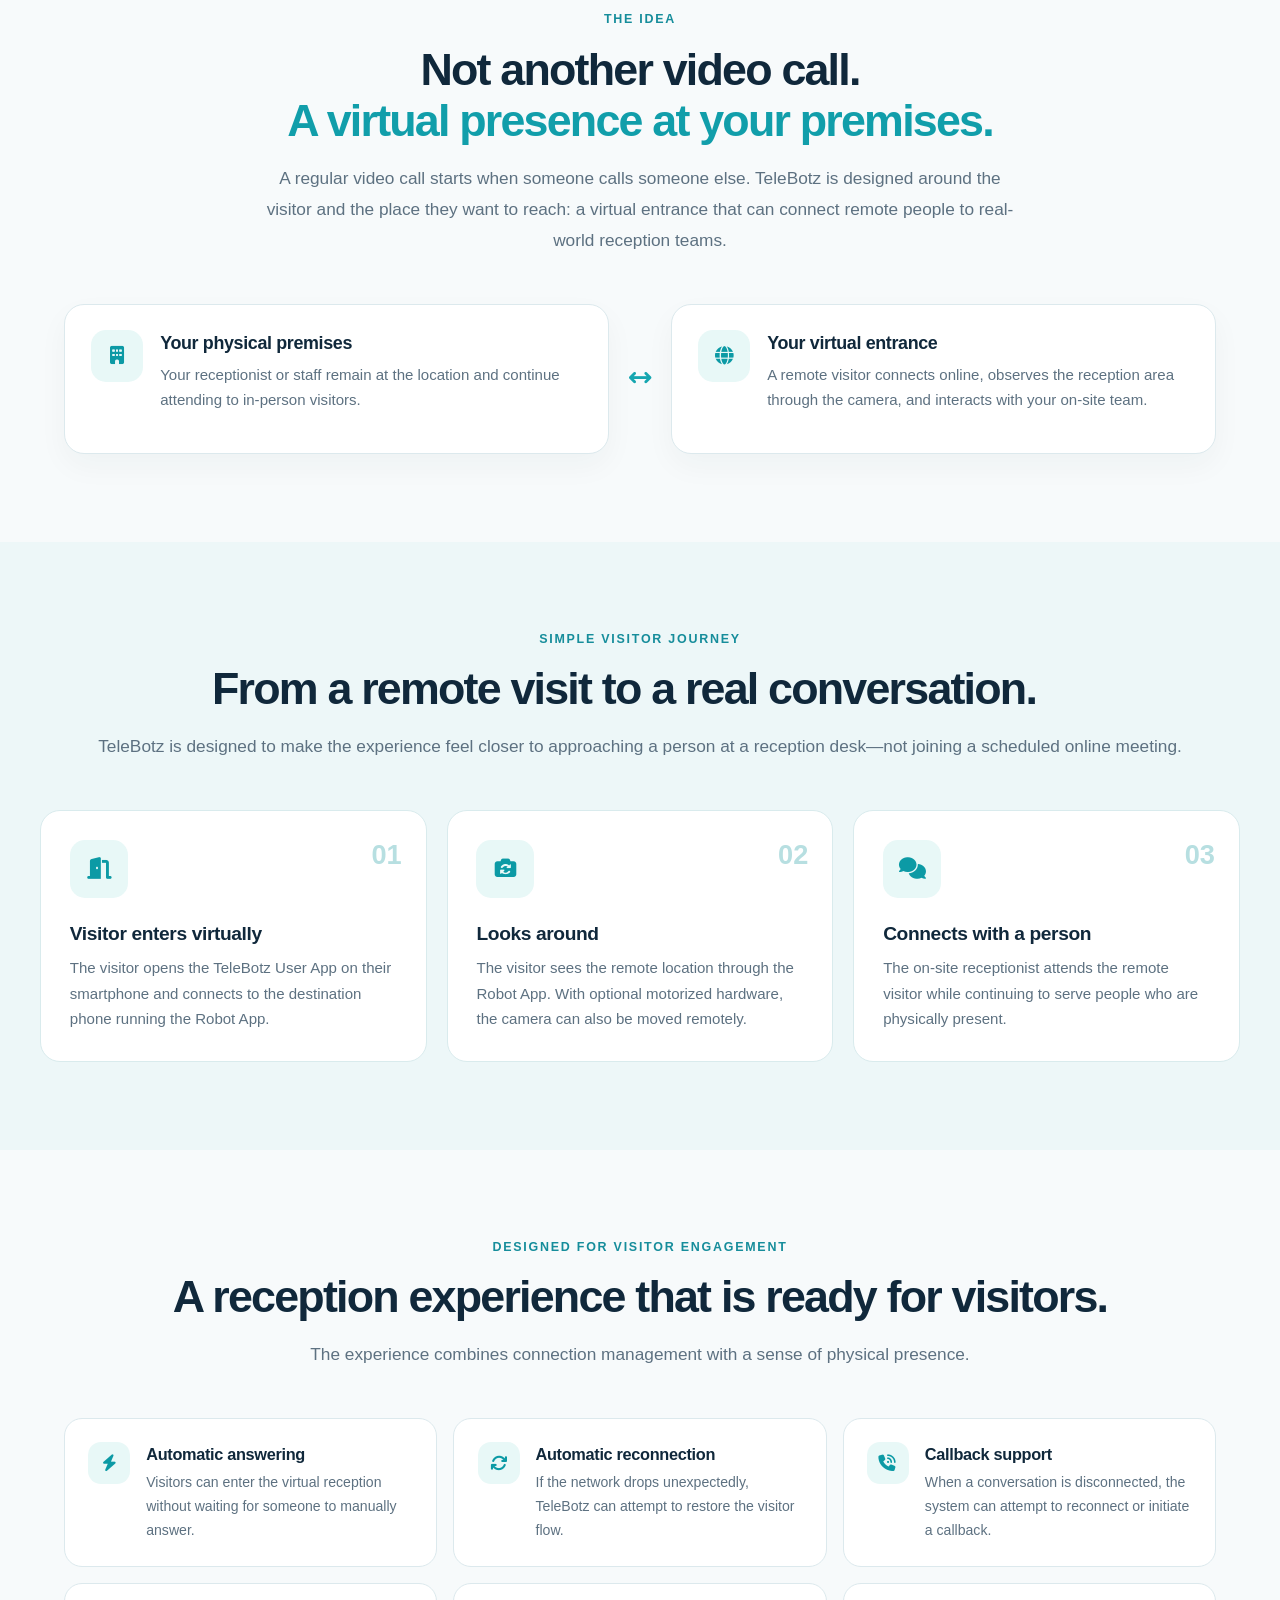
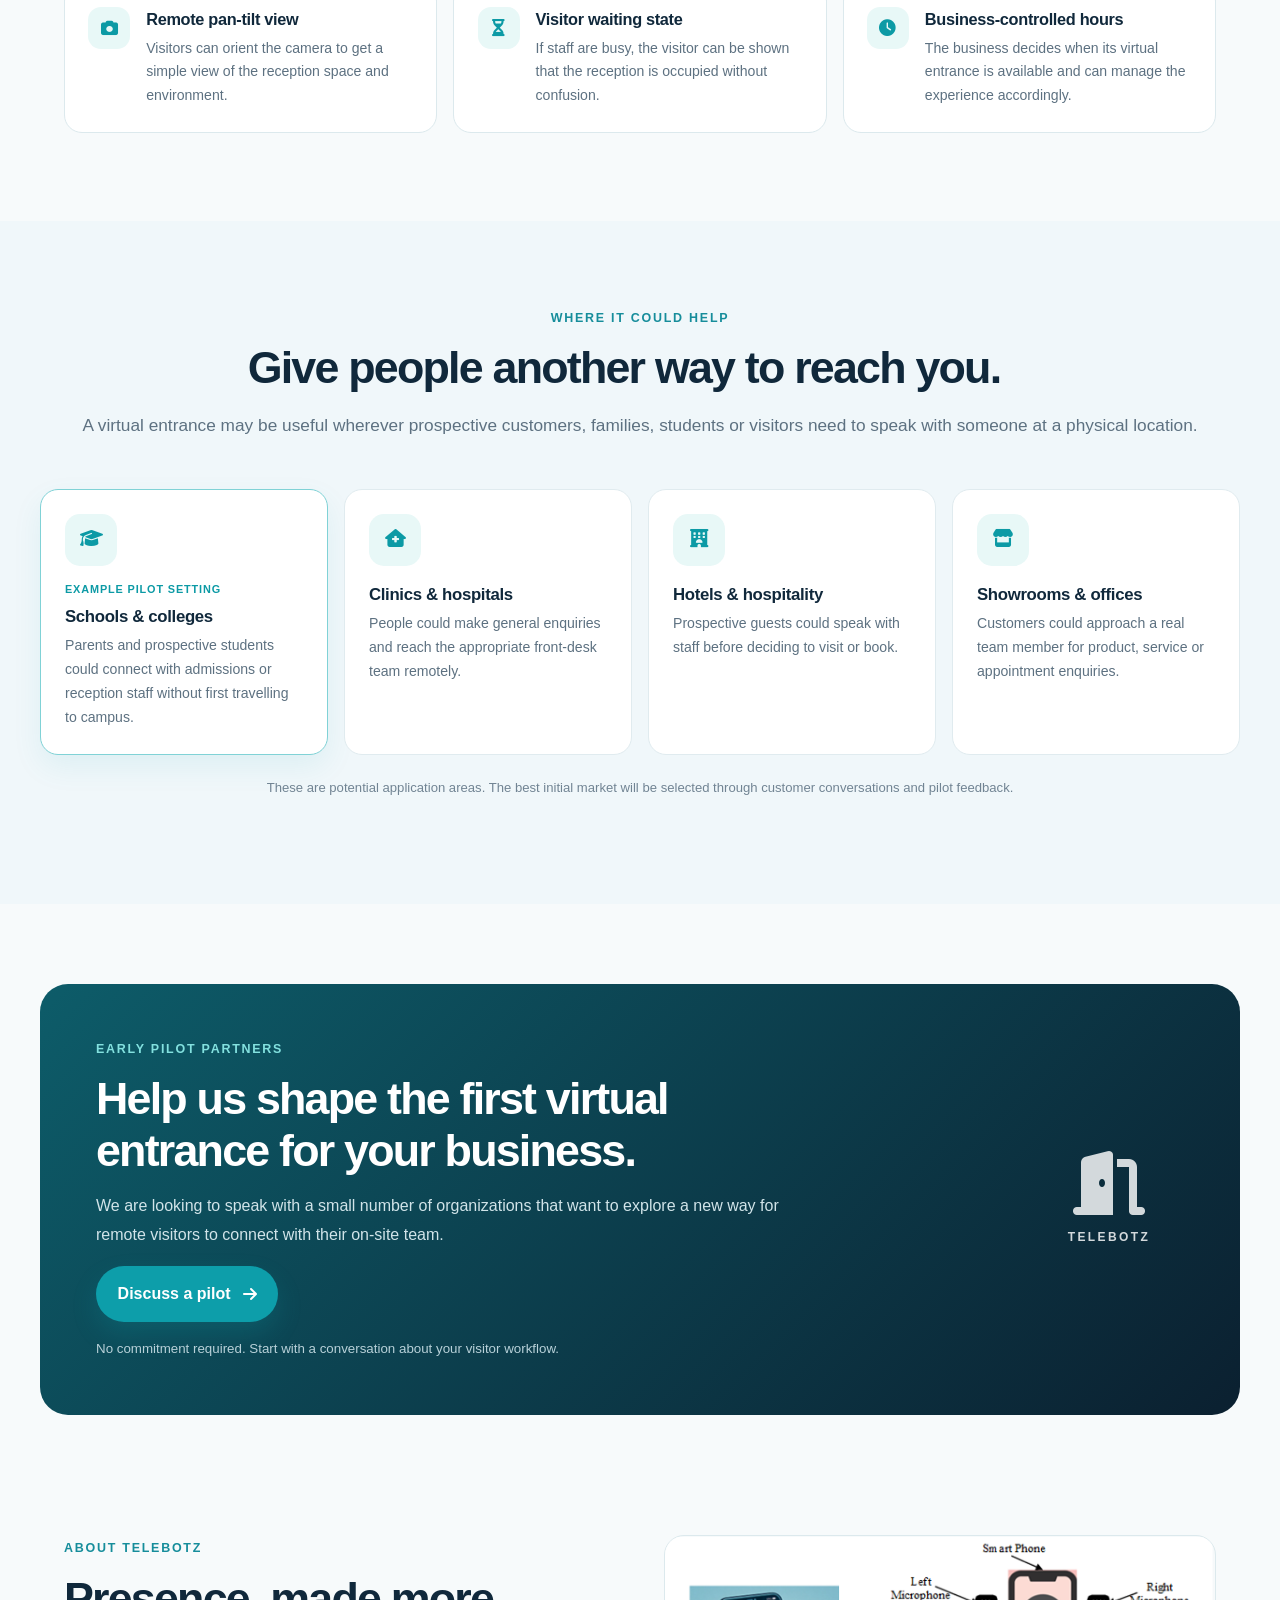
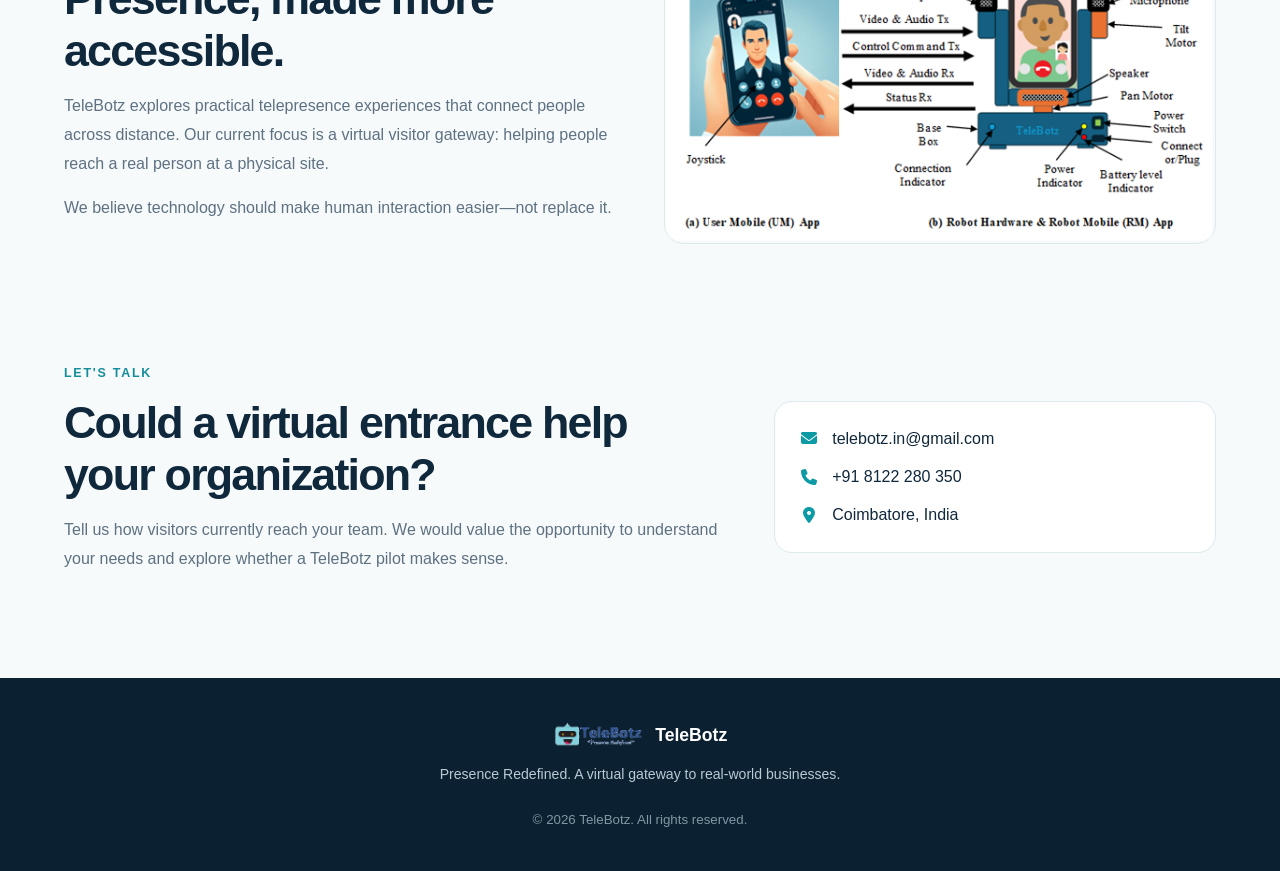
==== commit 3a086bc2: "Merge branch 'main' into refine-virtual-gateway-homepage" ====
--- a/index.html
+++ b/index.html
@@ -19,7 +19,7 @@
 <body>
   <header class="site-header">
     <div class="header-container">
-      <a class="brand" href="#home" aria-label="TeleBotz home">
+      <a class="brand" href="index.html" aria-label="TeleBotz home">
         <img src="telebotz_logo_transparent.png" alt="TeleBotz logo" class="logo">
         <span class="brand-tagline">Presence Redefined</span>
       </a>
@@ -28,11 +28,10 @@
       </button>
       <nav class="main-nav" id="mainNav" aria-label="Primary navigation">
         <ul>
-          <li><a class="nav-link" href="#platform">Platform</a></li>
-          <li><a class="nav-link" href="#how-it-works">How it works</a></li>
-          <li><a class="nav-link" href="#features">Features</a></li>
-          <li><a class="nav-link" href="#use-cases">Use cases</a></li>
-          <li><a class="nav-link cta-nav" href="#pilot">Discuss a pilot</a></li>
+          <li><a class="nav-link" href="index.html#how-it-works">How it works</a></li>
+          <li><a class="nav-link" href="index.html#features">Features</a></li>
+          <li><a class="nav-link" href="use-cases.html">Use cases</a></li>
+          <li><a class="nav-link cta-nav" href="index.html#pilot">Discuss a pilot</a></li>
         </ul>
       </nav>
     </div>
@@ -52,11 +51,7 @@
       </div>
       <div class="vg-hero-visual">
         <div class="vg-visual-glow"></div>
-        <img src="after_telebotz.png" alt="TeleBotz telepresence concept showing a remote person connecting with a physical location">
-        <div class="vg-visual-caption">
-          <span class="vg-live-dot"></span>
-          <div><strong>Virtual reception</strong><small>Remote visitor ↔ on-site team</small></div>
-        </div>
+        <img src="telebotz-hero.png" alt="TeleBotz telepresence concept showing a remote person connecting with a physical location">
       </div>
     </section>
 
@@ -90,7 +85,7 @@
     <section class="vg-intro vg-section">
       <div class="vg-section-kicker">The idea</div>
       <h2>Not another video call.<br><span>A virtual presence at your premises.</span></h2>
-      <p class="vg-section-lead">TeleBotz is a smartphone-based telepresence platform built around two mobile applications: the User App and the Robot App. The apps provide the connection; optional hardware can add movement or a dedicated phone mount.</p>
+      <p class="vg-section-lead">A regular video call starts when someone calls someone else. TeleBotz is designed around the visitor and the place they want to reach: a virtual entrance that can connect remote people to real-world reception teams.</p>
       <div class="vg-two-sides">
         <article class="vg-side-card">
           <div class="vg-side-icon"><i class="fas fa-building" aria-hidden="true"></i></div>
@@ -135,12 +130,12 @@
       <h2>A reception experience that is ready for visitors.</h2>
       <p class="vg-section-lead">The experience combines connection management with a sense of physical presence.</p>
       <div class="vg-feature-grid">
-        <article class="vg-feature"><i class="fas fa-bolt" aria-hidden="true"></i><div><h3>Automatic answering</h3><p>Visitors can enter the virtual reception without waiting for someone to manually accept a conventional call.</p></div></article>
-        <article class="vg-feature"><i class="fas fa-arrows-rotate" aria-hidden="true"></i><div><h3>Automatic reconnection</h3><p>If the network drops unexpectedly, TeleBotz can attempt to restore the interrupted session.</p></div></article>
-        <article class="vg-feature"><i class="fas fa-phone-volume" aria-hidden="true"></i><div><h3>Callback support</h3><p>When a conversation is disconnected, the system can attempt to reconnect participants, subject to the configured callback rules.</p></div></article>
-        <article class="vg-feature"><i class="fas fa-camera" aria-hidden="true"></i><div><h3>Remote pan-tilt view</h3><p>Visitors can orient the camera to get a simple view of the reception space, rather than seeing only a fixed camera angle.</p></div></article>
-        <article class="vg-feature"><i class="fas fa-hourglass-half" aria-hidden="true"></i><div><h3>Visitor waiting state</h3><p>If staff are busy, the visitor can be shown that the reception is occupied instead of being left uncertain.</p></div></article>
-        <article class="vg-feature"><i class="fas fa-clock" aria-hidden="true"></i><div><h3>Business-controlled hours</h3><p>The business decides when its virtual entrance is available and can make it unavailable outside operating hours.</p></div></article>
+        <article class="vg-feature"><i class="fas fa-bolt" aria-hidden="true"></i><div><h3>Automatic answering</h3><p>Visitors can enter the virtual reception without waiting for someone to manually answer.</p></div></article>
+        <article class="vg-feature"><i class="fas fa-arrows-rotate" aria-hidden="true"></i><div><h3>Automatic reconnection</h3><p>If the network drops unexpectedly, TeleBotz can attempt to restore the visitor flow.</p></div></article>
+        <article class="vg-feature"><i class="fas fa-phone-volume" aria-hidden="true"></i><div><h3>Callback support</h3><p>When a conversation is disconnected, the system can attempt to reconnect or initiate a callback.</p></div></article>
+        <article class="vg-feature"><i class="fas fa-camera" aria-hidden="true"></i><div><h3>Remote pan-tilt view</h3><p>Visitors can orient the camera to get a simple view of the reception space and environment.</p></div></article>
+        <article class="vg-feature"><i class="fas fa-hourglass-half" aria-hidden="true"></i><div><h3>Visitor waiting state</h3><p>If staff are busy, the visitor can be shown that the reception is occupied without confusion.</p></div></article>
+        <article class="vg-feature"><i class="fas fa-clock" aria-hidden="true"></i><div><h3>Business-controlled hours</h3><p>The business decides when its virtual entrance is available and can manage the experience accordingly.</p></div></article>
       </div>
     </section>
 
@@ -189,7 +184,7 @@
       <div class="vg-about-copy">
         <div class="vg-section-kicker">About TeleBotz</div>
         <h2>Presence, made more accessible.</h2>
-        <p>TeleBotz is a smartphone-based telepresence platform consisting of a User App and a Robot App. Optional motorized or non-motorized hardware lets deployments choose the level of physical movement and mounting they need.</p>
+        <p>TeleBotz explores practical telepresence experiences that connect people across distance. Our current focus is a virtual visitor gateway: helping people reach a real person at a physical site.</p>
         <p>We believe technology should make human interaction easier—not replace it.</p>
       </div>
       <div class="vg-about-visual">
@@ -212,8 +207,8 @@
   </main>
 
   <footer class="vg-footer">
-    <a class="vg-footer-brand" href="#home"><img src="telebotz_logo_transparent.png" alt=""> <span>TeleBotz</span></a>
-    <p>Presence Redefined. Smartphone-powered telepresence, with optional robotics.</p>
+    <a class="vg-footer-brand" href="index.html"><img src="telebotz_logo_transparent.png" alt=""> <span>TeleBotz</span></a>
+    <p>Presence Redefined. A virtual gateway to real-world businesses.</p>
     <small>© <span id="year"></span> TeleBotz. All rights reserved.</small>
   </footer>
 
--- a/gateway.css
+++ b/gateway.css
@@ -155,3 +155,14 @@
 @media (prefers-reduced-motion: reduce) {
   *, *::before, *::after { scroll-behavior: auto !important; animation-duration: .01ms !important; animation-iteration-count: 1 !important; transition-duration: .01ms !important; }
 }
+
+/* Smartphone-first platform architecture */
+.vg-platform { text-align: center; background: #edf7f8; max-width: none; }
+.vg-platform > * { max-width: 1200px; margin-left: auto; margin-right: auto; }
+.vg-platform-apps { display: grid; grid-template-columns: repeat(2,minmax(0,1fr)); gap: 1.25rem; margin-top: 2rem; text-align: left; }
+.vg-platform-apps .vg-side-card { min-height: 0; align-items: center; }
+.vg-hardware-title { margin: 3rem 0 0; color: var(--vg-ink); font-size: 1.25rem; }
+.vg-platform .vg-hardware-title + .vg-platform-apps { margin-top: 1.25rem; }
+@media (max-width: 640px) {
+  .vg-platform-apps { grid-template-columns: 1fr; }
+}
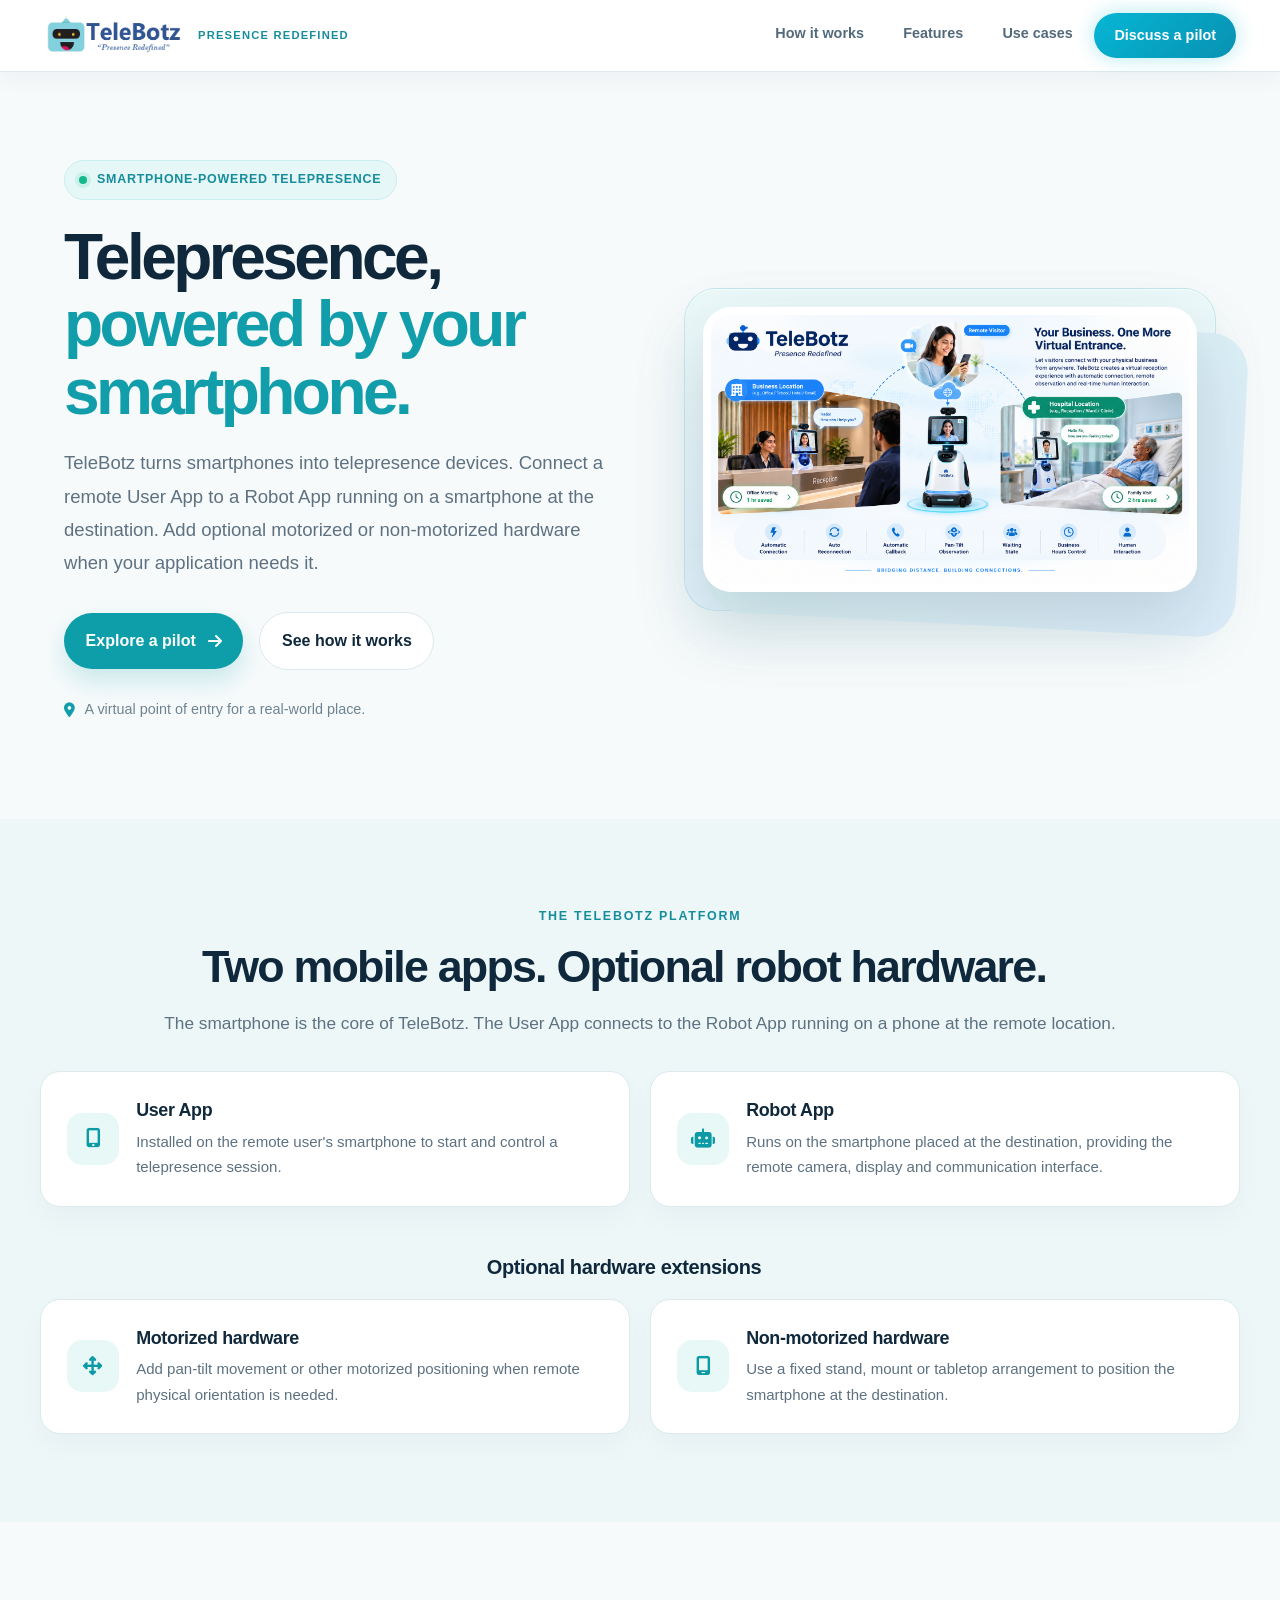
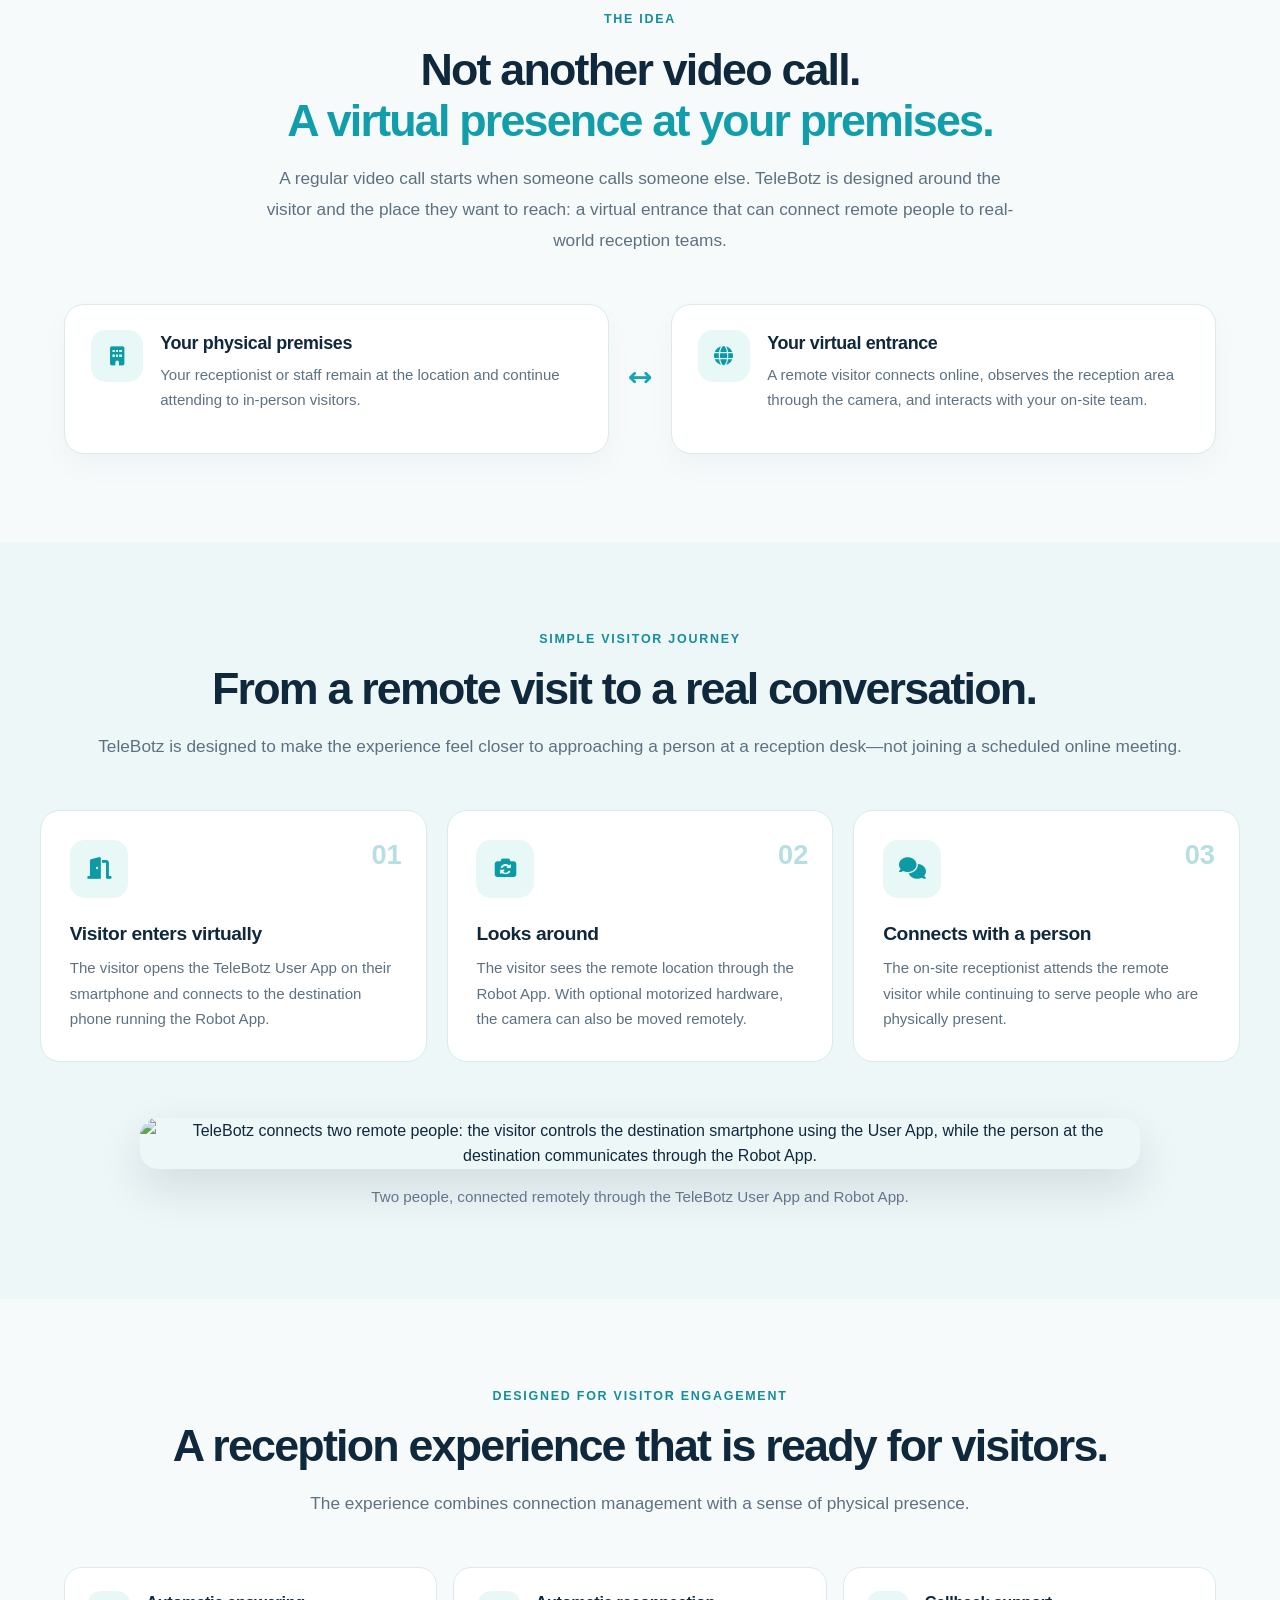
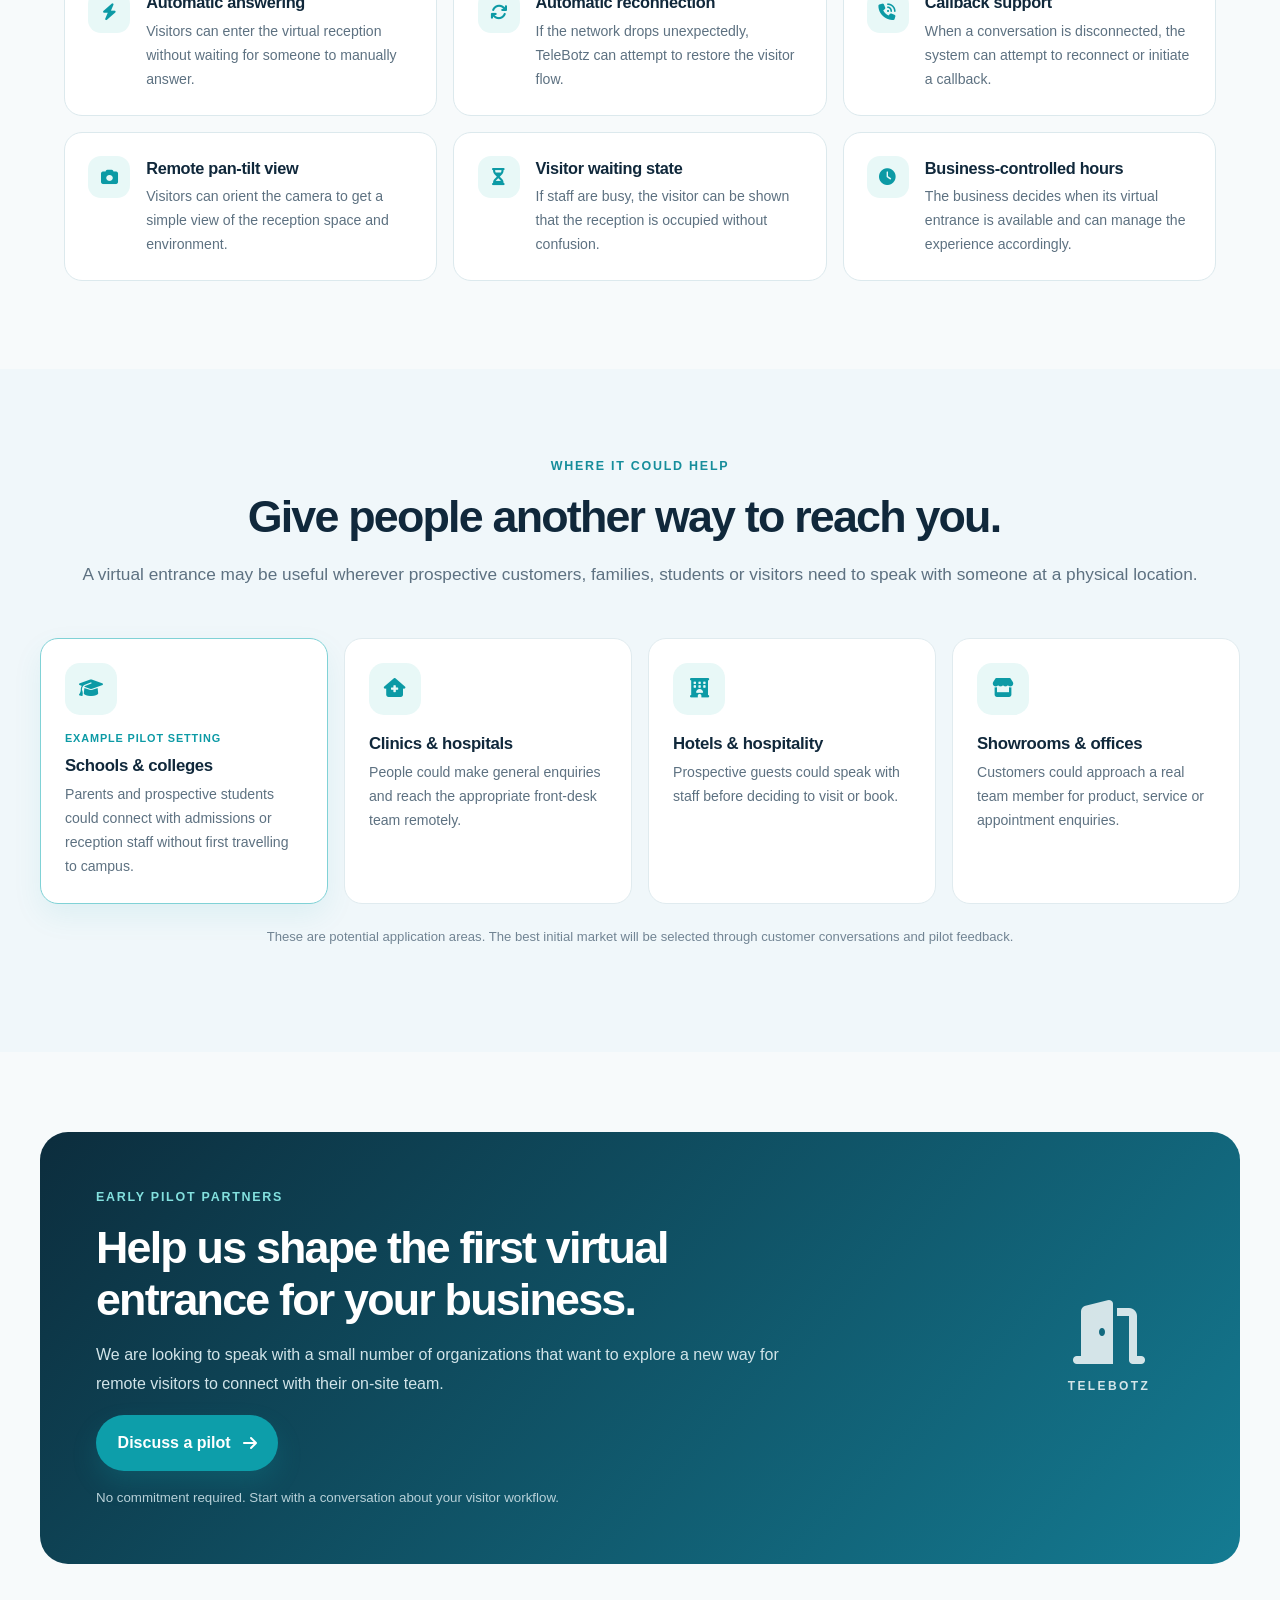
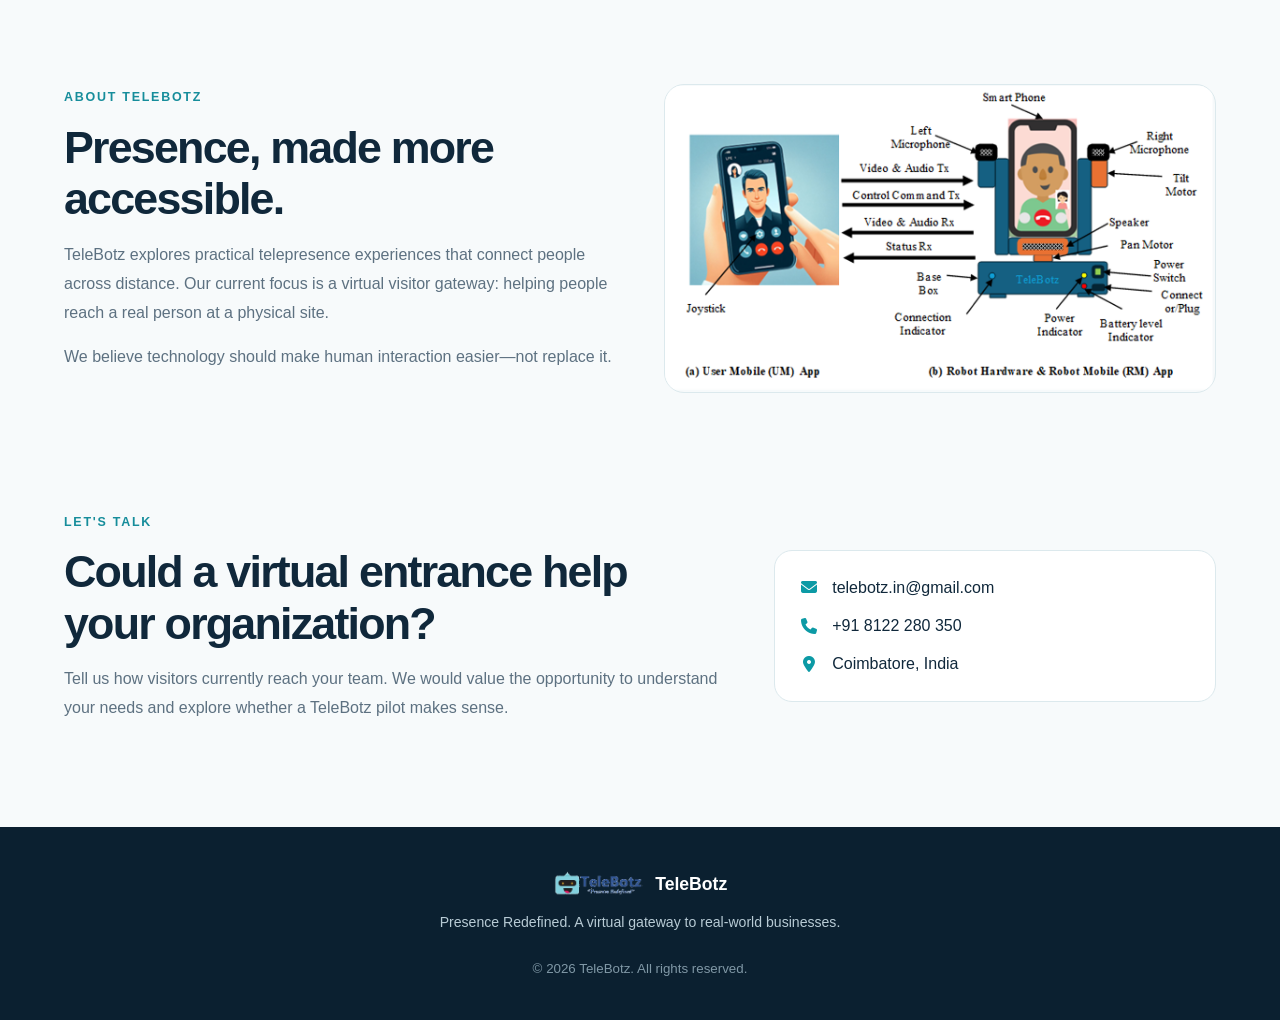
==== commit 2d408965: "Add TeleBotz system illustration to How it works section" ====
--- a/index.html
+++ b/index.html
@@ -15,6 +15,12 @@
   <meta property="og:description" content="Let remote visitors approach your business virtually and interact with people at your physical premises.">
   <meta property="og:type" content="website">
   <meta property="og:url" content="https://www.telebotz.in/">
+  <style>
+    .vg-how-illustration{margin:clamp(2rem,5vw,3.5rem) auto 0;max-width:1000px;text-align:center}
+    .vg-how-illustration img{display:block;width:100%;height:auto;border-radius:18px;box-shadow:0 18px 48px rgba(4,20,35,.12)}
+    .vg-how-illustration p{margin:.9rem 0 0;color:#64748b;font-size:.95rem}
+    @media(max-width:640px){.vg-how-illustration{margin-top:2rem}.vg-how-illustration img{border-radius:12px}}
+  </style>
 </head>
 <body>
   <header class="site-header">
@@ -123,6 +129,10 @@
           <p>The on-site receptionist attends the remote visitor while continuing to serve people who are physically present.</p>
         </article>
       </div>
+      <div class="vg-how-illustration">
+        <img src="tb-how.webp" alt="TeleBotz connects two remote people: the visitor controls the destination smartphone using the User App, while the person at the destination communicates through the Robot App." loading="lazy" decoding="async">
+        <p>Two people, connected remotely through the TeleBotz User App and Robot App.</p>
+      </div>
     </section>
 
     <section class="vg-features vg-section" id="features">
--- a/gateway.css
+++ b/gateway.css
@@ -26,7 +26,7 @@
 .vg-hero h1 span { color: #119eaa; }
 .vg-hero-lead { max-width: 590px; font-size: 1.16rem; line-height: 1.8; color: var(--vg-muted); margin: 0; }
 .vg-actions { display: flex; align-items: center; flex-wrap: wrap; gap: 1rem; margin-top: 2rem; }
-.vg-button { display: inline-flex; align-items: center; justify-content: center; gap: .75rem; padding: .95rem 1.35rem; border-radius: 999px; text-decoration: none; font-weight: 750; transition: transform .2s ease, box-shadow .2s ease, background .2s ease, border-color .2s ease; }
+.vg-button { display: inline-flex; align-items: center; justify-content: center; gap: .75rem; padding: .95rem 1.35rem; border-radius: 999px; text-decoration: none; font-weight: 750; transition: transform .18s ease, box-shadow .18s ease, background .18s ease; }
 .vg-button:hover { transform: translateY(-2px); }
 .vg-button-primary { background: #0d9eaa; color: white; box-shadow: 0 12px 26px rgba(13,158,170,.2); }
 .vg-button-primary:hover { color: white; background: #087f8a; box-shadow: 0 15px 30px rgba(13,158,170,.27); }
@@ -65,8 +65,8 @@
 .vg-section-lead { max-width: 760px; margin: 0 auto; color: var(--vg-muted); font-size: 1.08rem; line-height: 1.8; }
 .vg-intro { text-align: center; }
 .vg-two-sides { display: grid; grid-template-columns: 1fr auto 1fr; align-items: center; gap: 1.25rem; margin-top: 3rem; text-align: left; }
-.vg-side-card { display: flex; align-items: flex-start; gap: 1.1rem; min-height: 150px; padding: 1.6rem; background: white; border: 1px solid var(--vg-line); border-radius: 20px; box-shadow: 0 12px 30px rgba(16,40,59,.04); }
-.vg-side-icon, .vg-step-icon, .vg-usecase-icon { display: grid; place-items: center; flex: 0 0 auto; width: 52px; height: 52px; border-radius: 15px; background: #e8f8f7; color: #0c9aa5; font-size: 1.15rem; }
+.vg-side-card { display: flex; align-items: flex-start; gap: 1.1rem; min-height: 150px; padding: 1.6rem; background: white; border: 1px solid var(--vg-line); border-radius: 20px; box-shadow: 0 12px 30px rgba(16,40,59,.03); }
+.vg-side-icon, .vg-step-icon, .vg-usecase-icon { display: grid; place-items: center; flex: 0 0 auto; width: 52px; height: 52px; border-radius: 15px; background: #e8f8f7; color: #0c9aa5; font-size: 1.2rem; }
 .vg-side-card h3, .vg-step h3, .vg-feature h3, .vg-usecase h3 { margin: .15rem 0 .45rem; color: var(--vg-ink); font-size: 1.12rem; }
 .vg-side-card p, .vg-step p, .vg-feature p, .vg-usecase p { margin: 0; color: var(--vg-muted); line-height: 1.7; font-size: .94rem; }
 .vg-bridge { color: #16a6b0; font-size: 1.4rem; }
@@ -93,7 +93,7 @@
 .vg-usecase h3 { font-size: 1.05rem; }
 .vg-usecase p { font-size: .88rem; }
 .vg-disclaimer { margin-top: 1.3rem; color: #718493; font-size: .82rem; }
-.vg-pilot { display: flex; justify-content: space-between; align-items: center; gap: 2rem; margin-top: 5rem; margin-bottom: 2rem; padding: 3.5rem; border-radius: 28px; color: white; background: linear-gradient(135deg, #0d5c69, #0b2030); }
+.vg-pilot { display: flex; justify-content: space-between; align-items: center; gap: 2rem; margin-top: 5rem; margin-bottom: 2rem; padding: 3.5rem; border-radius: 28px; color: white; background: linear-gradient(135deg, #0c2d3d, #147b92); }
 .vg-pilot .vg-section-kicker { color: #83e1df; }
 .vg-pilot h2 { max-width: 720px; color: white; }
 .vg-pilot-content > p { max-width: 690px; color: #d1e4e9; line-height: 1.8; }
@@ -166,3 +166,43 @@
 @media (max-width: 640px) {
   .vg-platform-apps { grid-template-columns: 1fr; }
 }
+
+
+/* TeleBotz for homes use-case page */
+.home-usecase-page .home-usecase-hero { text-align: center; padding-top: 4.5rem; padding-bottom: 2rem; }
+.home-usecase-hero h1 { margin: .9rem 0 1rem; color: var(--vg-ink); font-size: clamp(2.7rem,5vw,4.2rem); line-height: 1.08; letter-spacing: -.05em; }
+.home-usecase-hero h1 span { color: #119eaa; }
+.home-usecase-hero .vg-section-lead { margin-bottom: 1.7rem; }
+.home-usecase-visual-section { padding-top: 1rem; }
+.home-usecase-visual { margin: 0; }
+.home-usecase-visual img {
+  display: block;
+  width: 100% !important;
+  max-width: 600px !important;
+  max-height: 420px !important;
+  height: auto !important;
+  margin: 0 auto;
+  object-fit: contain;
+  object-position: center;
+  border-radius: 24px;
+  border: 1px solid var(--vg-line);
+  box-shadow: 0 24px 60px rgba(16,40,59,.12);
+  background: #fff;
+}
+.home-usecase-visual figcaption { margin-top: .9rem; text-align: center; color: var(--vg-muted); font-size: .9rem; }
+.home-usecase-worries, .home-telebotz-offers { text-align: center; }
+.home-worry-grid { display: grid; grid-template-columns: repeat(3,minmax(0,1fr)); gap: 1.1rem; margin-top: 2.5rem; text-align: left; }
+.home-worry-card, .home-comparison-card { padding: 1.7rem; background: white; border: 1px solid var(--vg-line); border-radius: 20px; box-shadow: 0 12px 30px rgba(16,40,59,.04); }
+.home-worry-card h3, .home-comparison-card h3 { margin: .2rem 0 .6rem; color: var(--vg-ink); }
+.home-worry-card p { margin: 0; color: var(--vg-muted); line-height: 1.7; font-size: .94rem; }
+.home-solutions { max-width: none; background: #edf7f8; text-align: center; }
+.home-comparison-grid { display: grid; grid-template-columns: repeat(2,minmax(0,1fr)); gap: 1.2rem; max-width: 1000px; margin: 2.5rem auto 0; text-align: left; }
+.home-comparison-card ul { margin: 1rem 0 0; padding-left: 1.2rem; color: var(--vg-muted); line-height: 1.85; }
+.home-offer-grid { display: grid; grid-template-columns: repeat(2,minmax(0,1fr)); gap: 1rem; margin-top: 2.5rem; text-align: left; }
+.home-note { max-width: 850px; margin: 1.5rem auto 0; color: #718493; font-size: .82rem; line-height: 1.6; }
+.home-usecase-cta { margin-top: 2rem; }
+@media (max-width: 760px) {
+  .home-worry-grid, .home-comparison-grid, .home-offer-grid { grid-template-columns: 1fr; }
+  .home-usecase-page .home-usecase-hero { padding-top: 3rem; }
+  .home-usecase-visual img { max-width: min(100%, 480px) !important; max-height: 320px !important; }
+}
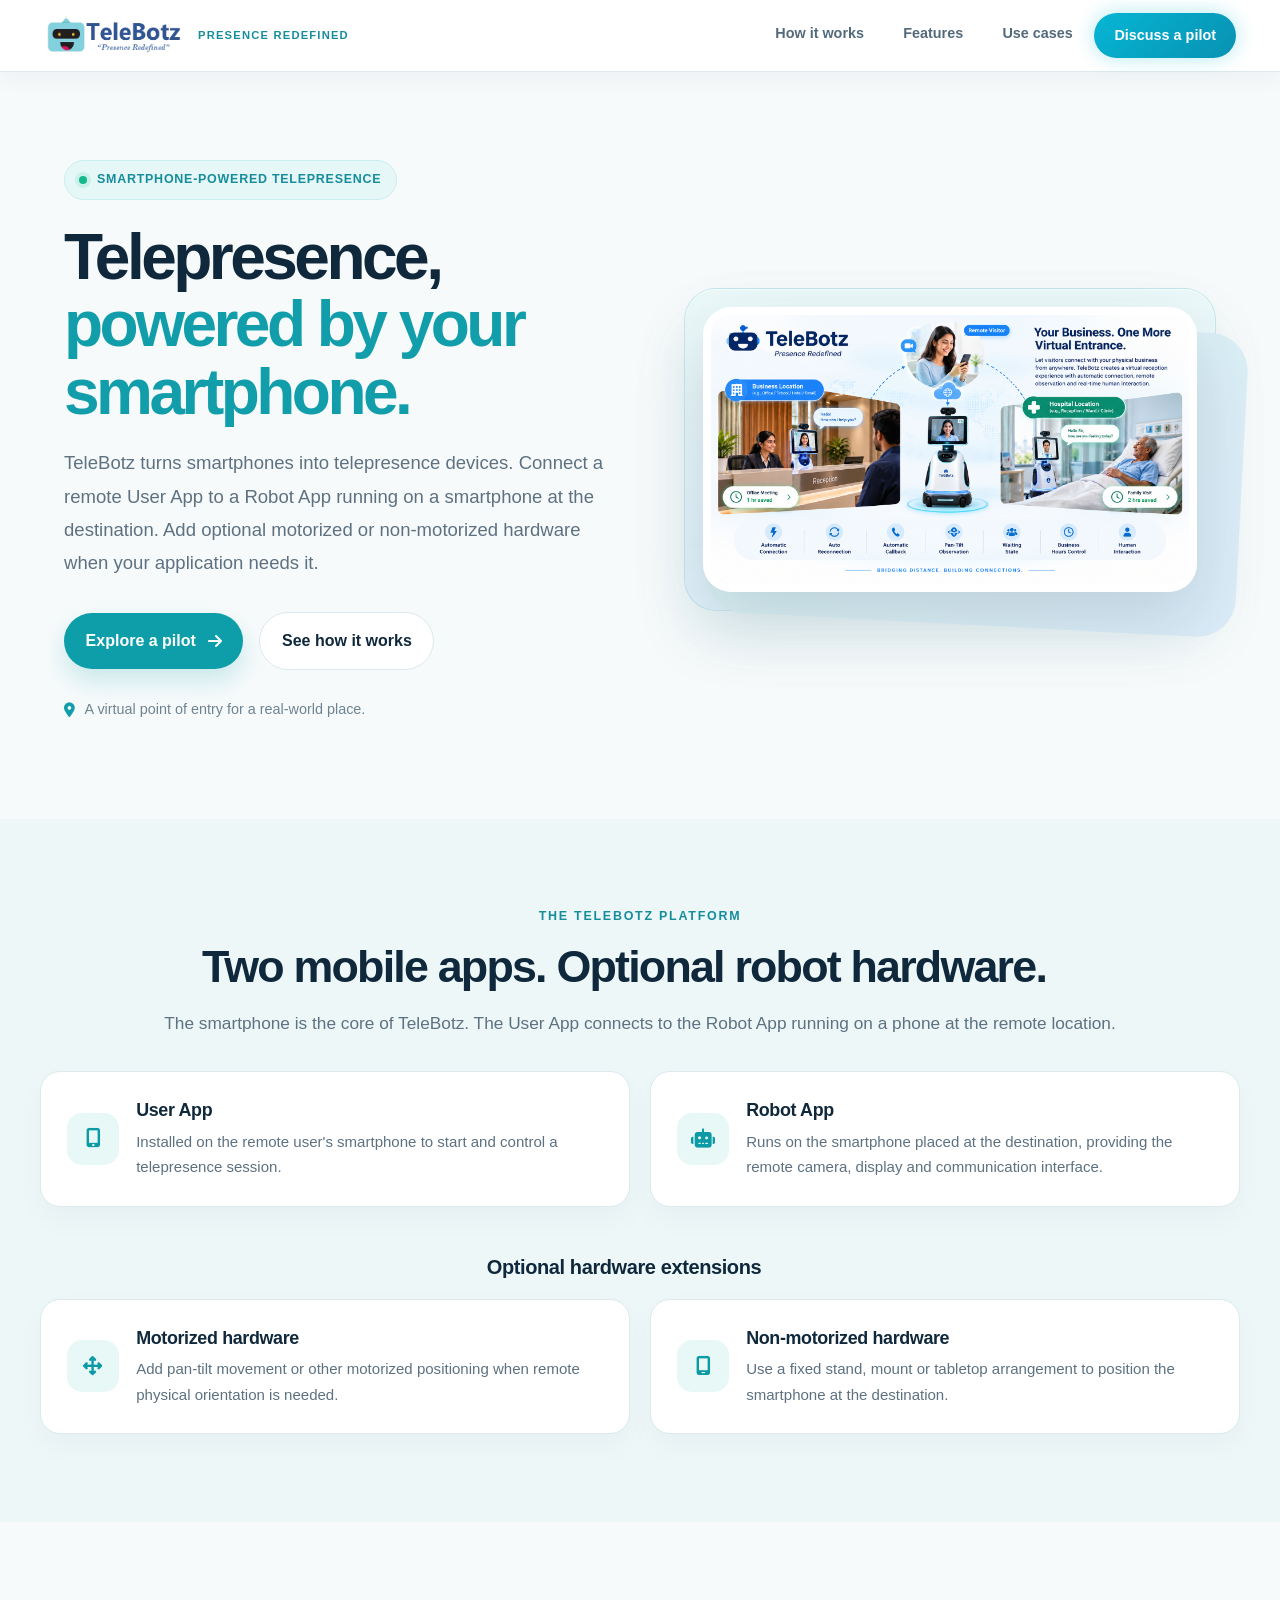
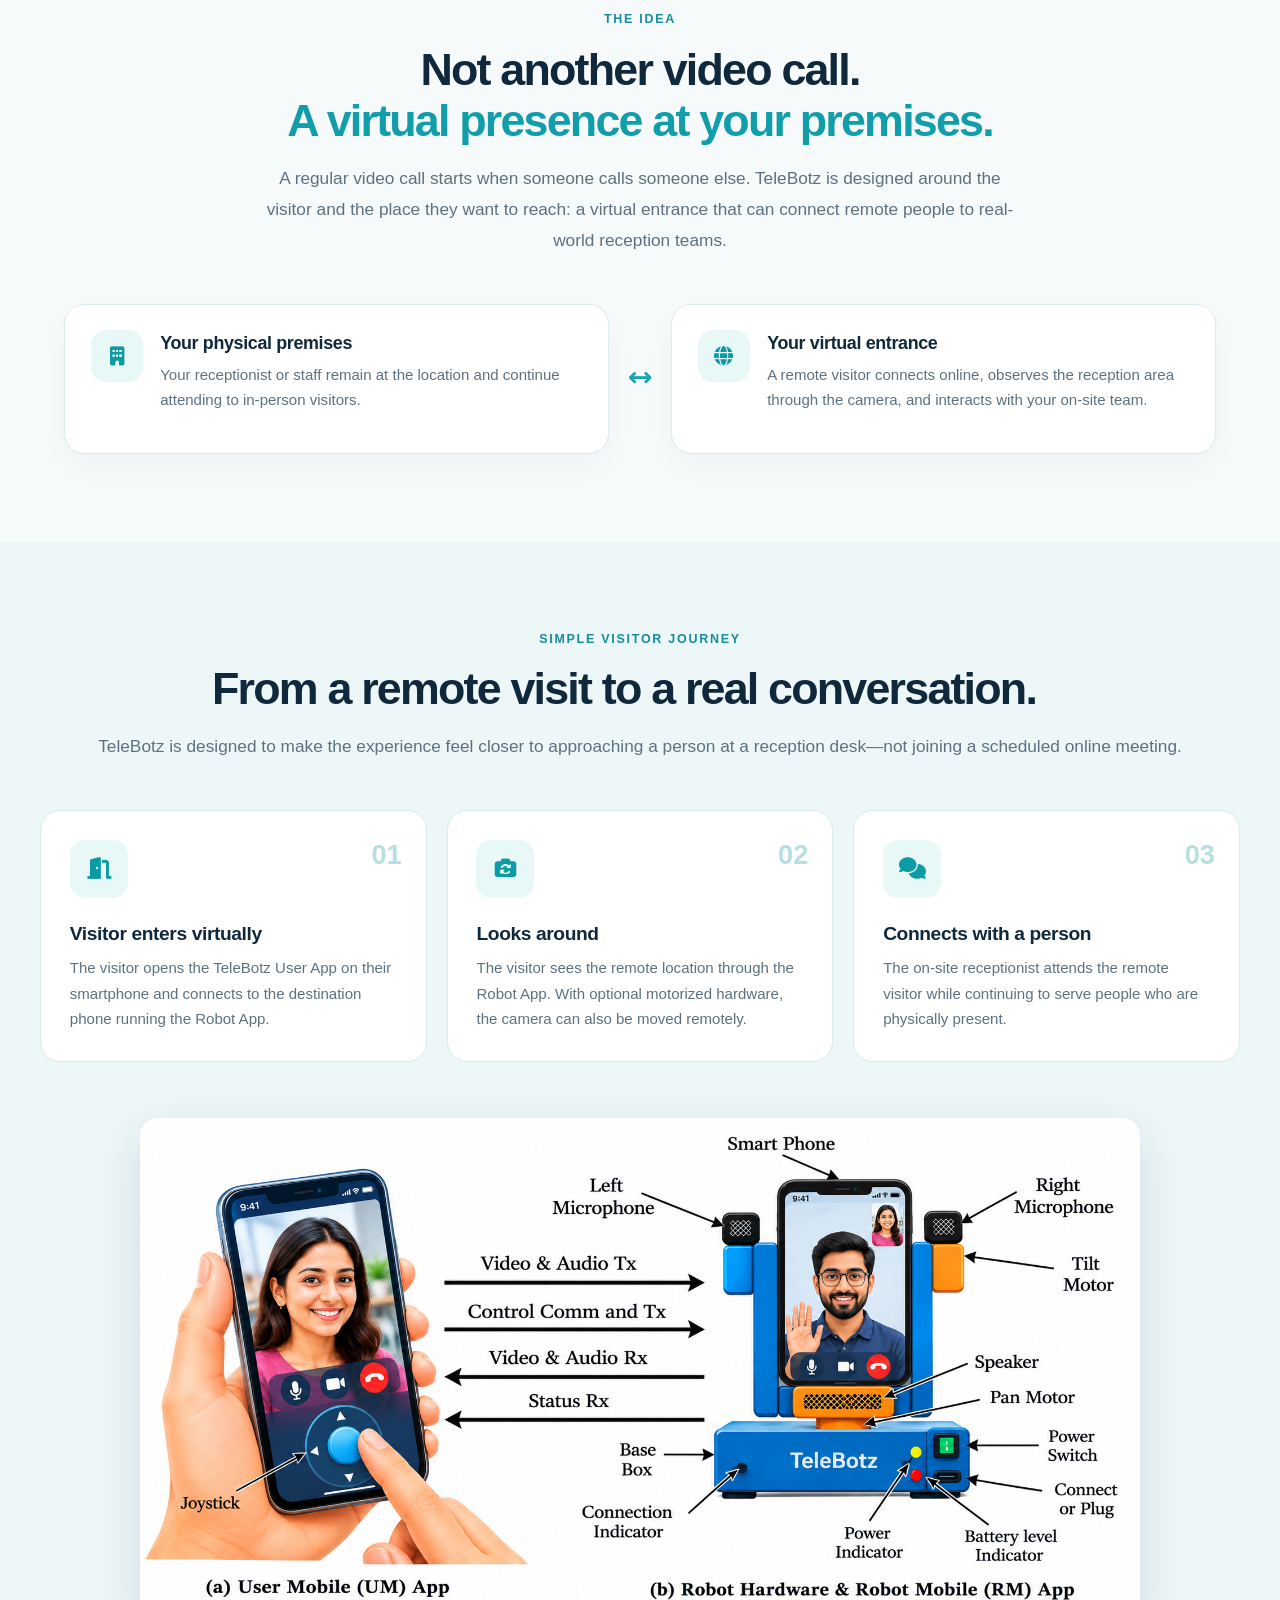
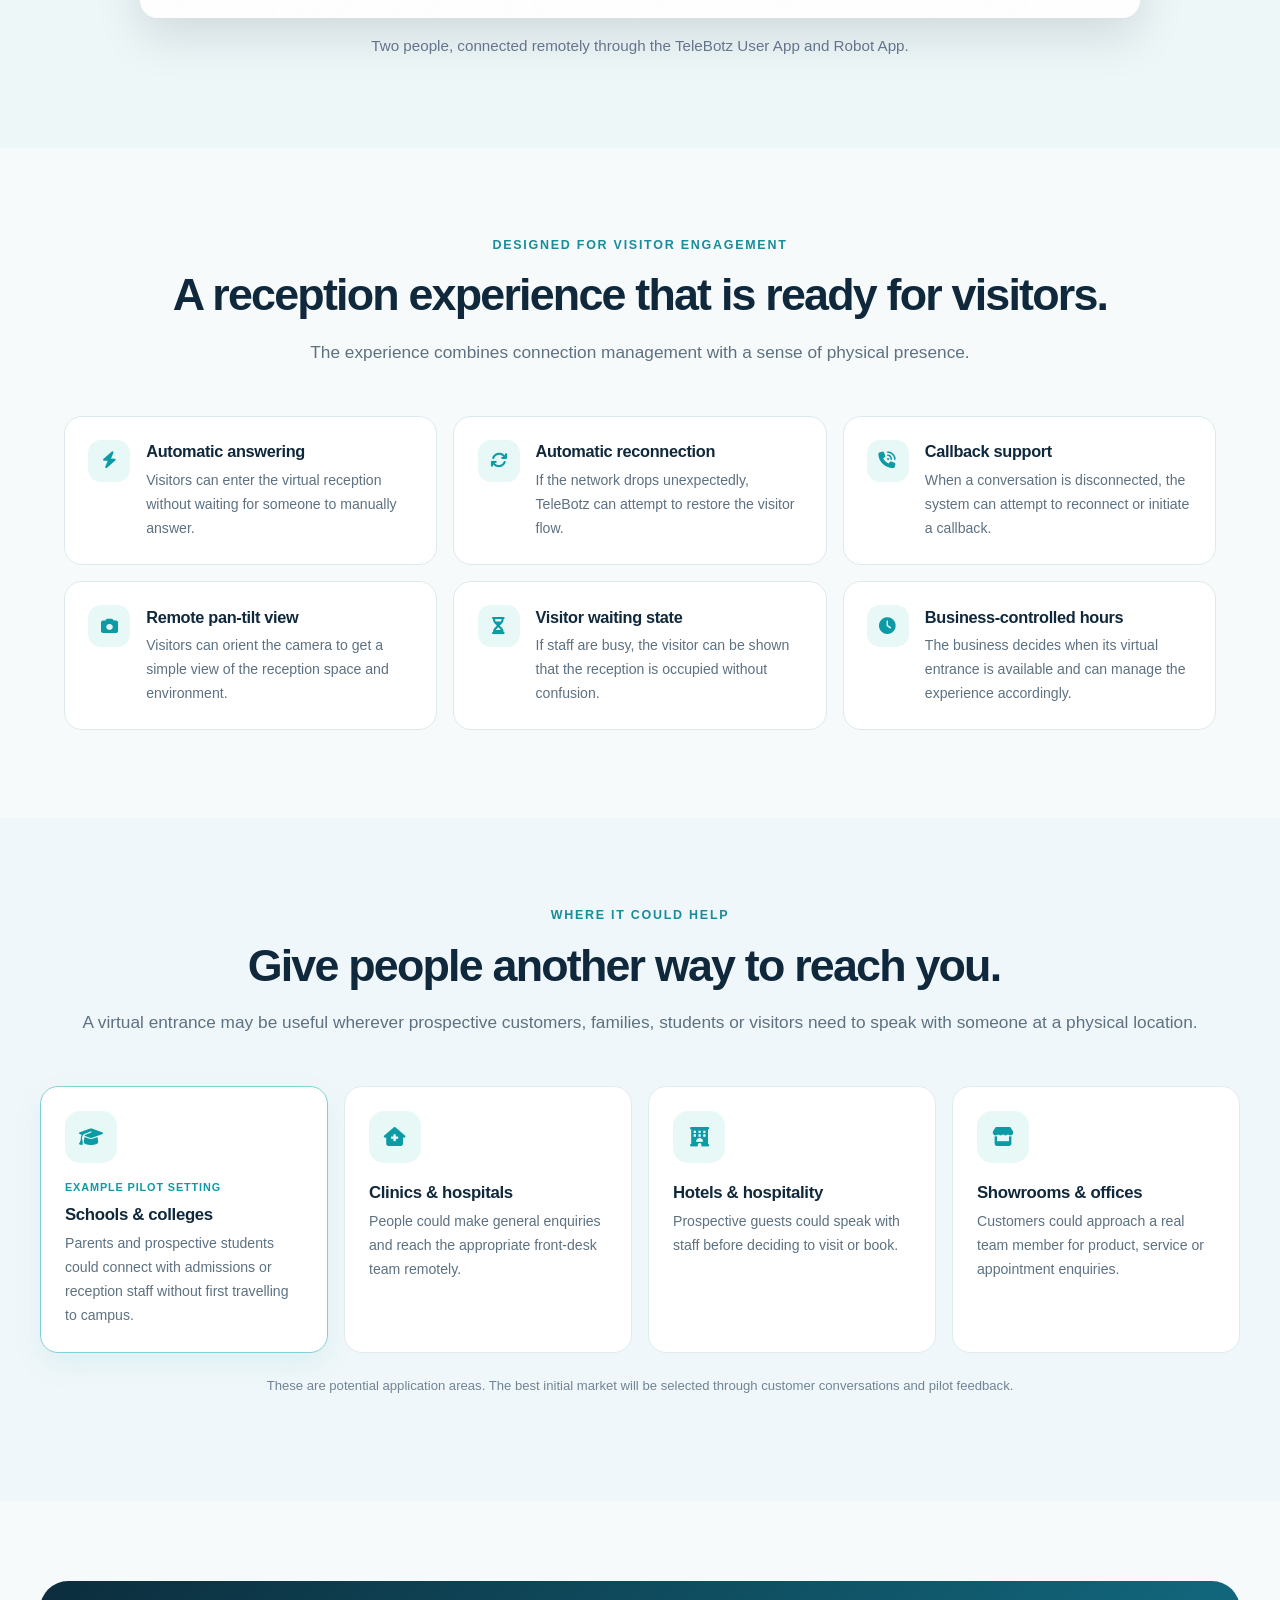
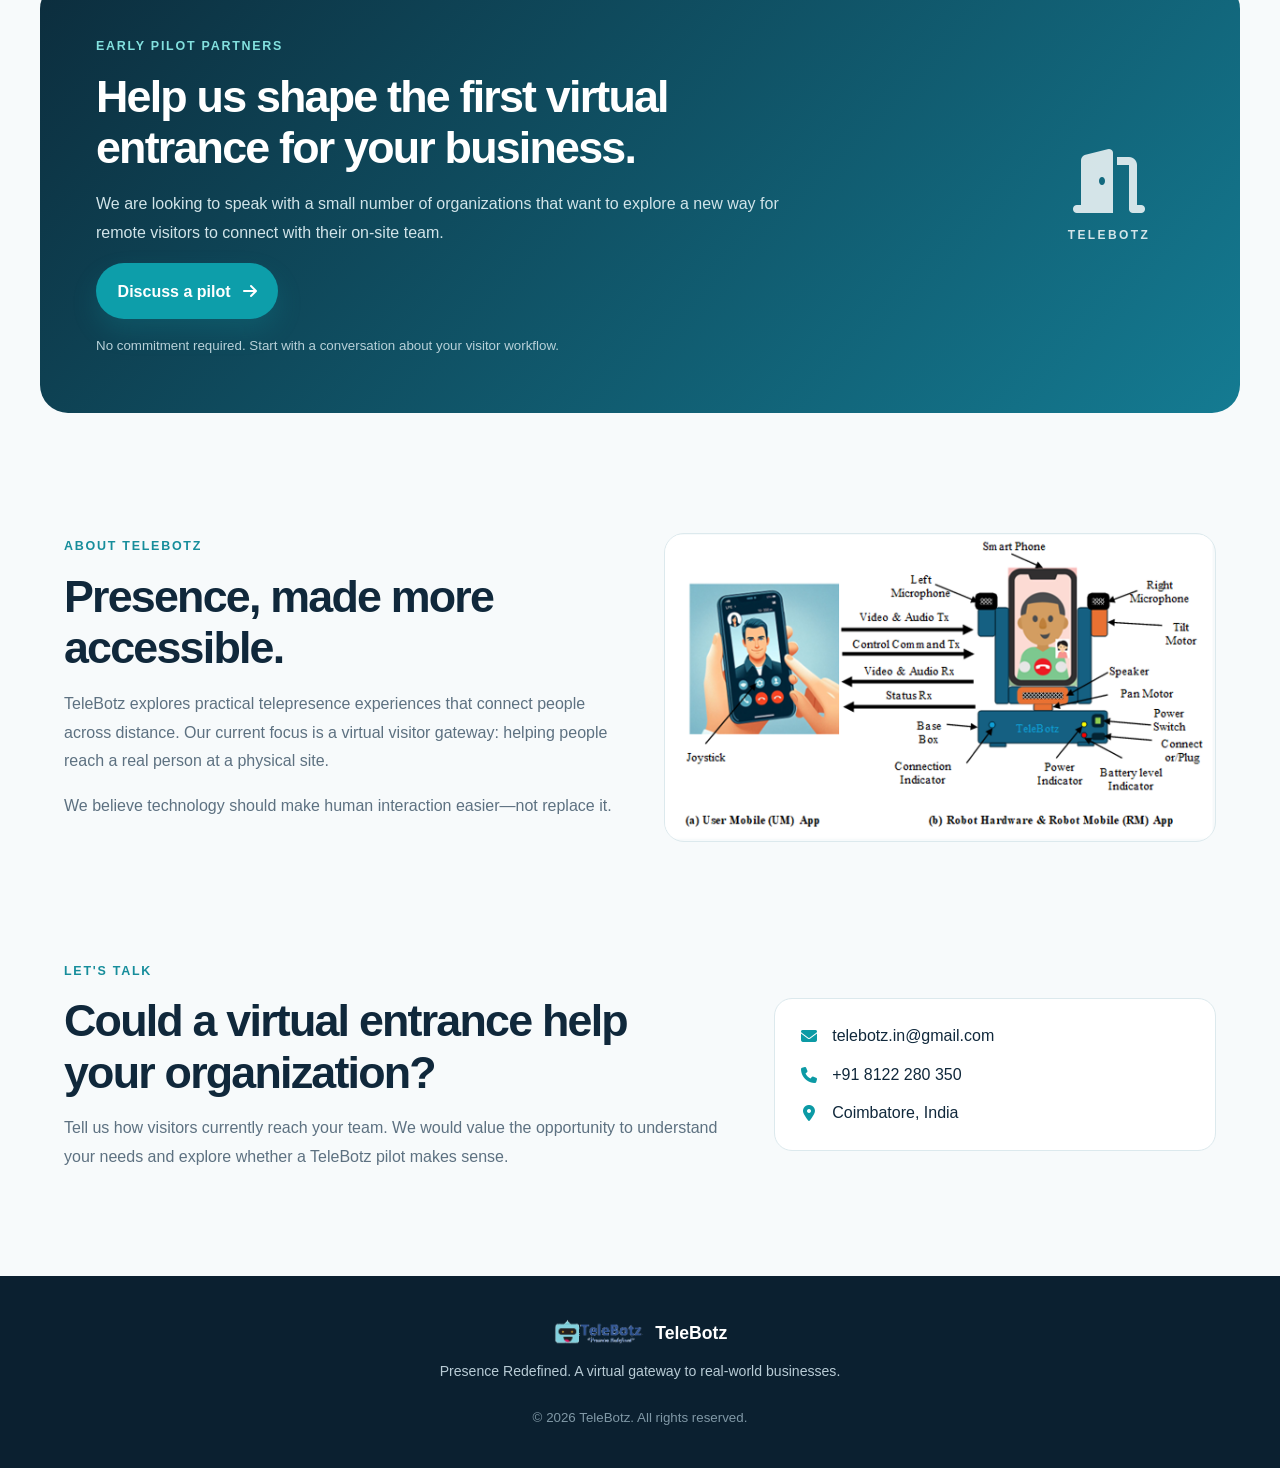
==== commit 6dcaa095: "Use uploaded PNG illustration in How it works section" ====
--- a/index.html
+++ b/index.html
@@ -130,7 +130,7 @@
         </article>
       </div>
       <div class="vg-how-illustration">
-        <img src="tb-how.webp" alt="TeleBotz connects two remote people: the visitor controls the destination smartphone using the User App, while the person at the destination communicates through the Robot App." loading="lazy" decoding="async">
+        <img src="telebotz-how.png" alt="TeleBotz connects two remote people: the visitor controls the destination smartphone using the User App, while the person at the destination communicates through the Robot App." loading="lazy" decoding="async">
         <p>Two people, connected remotely through the TeleBotz User App and Robot App.</p>
       </div>
     </section>
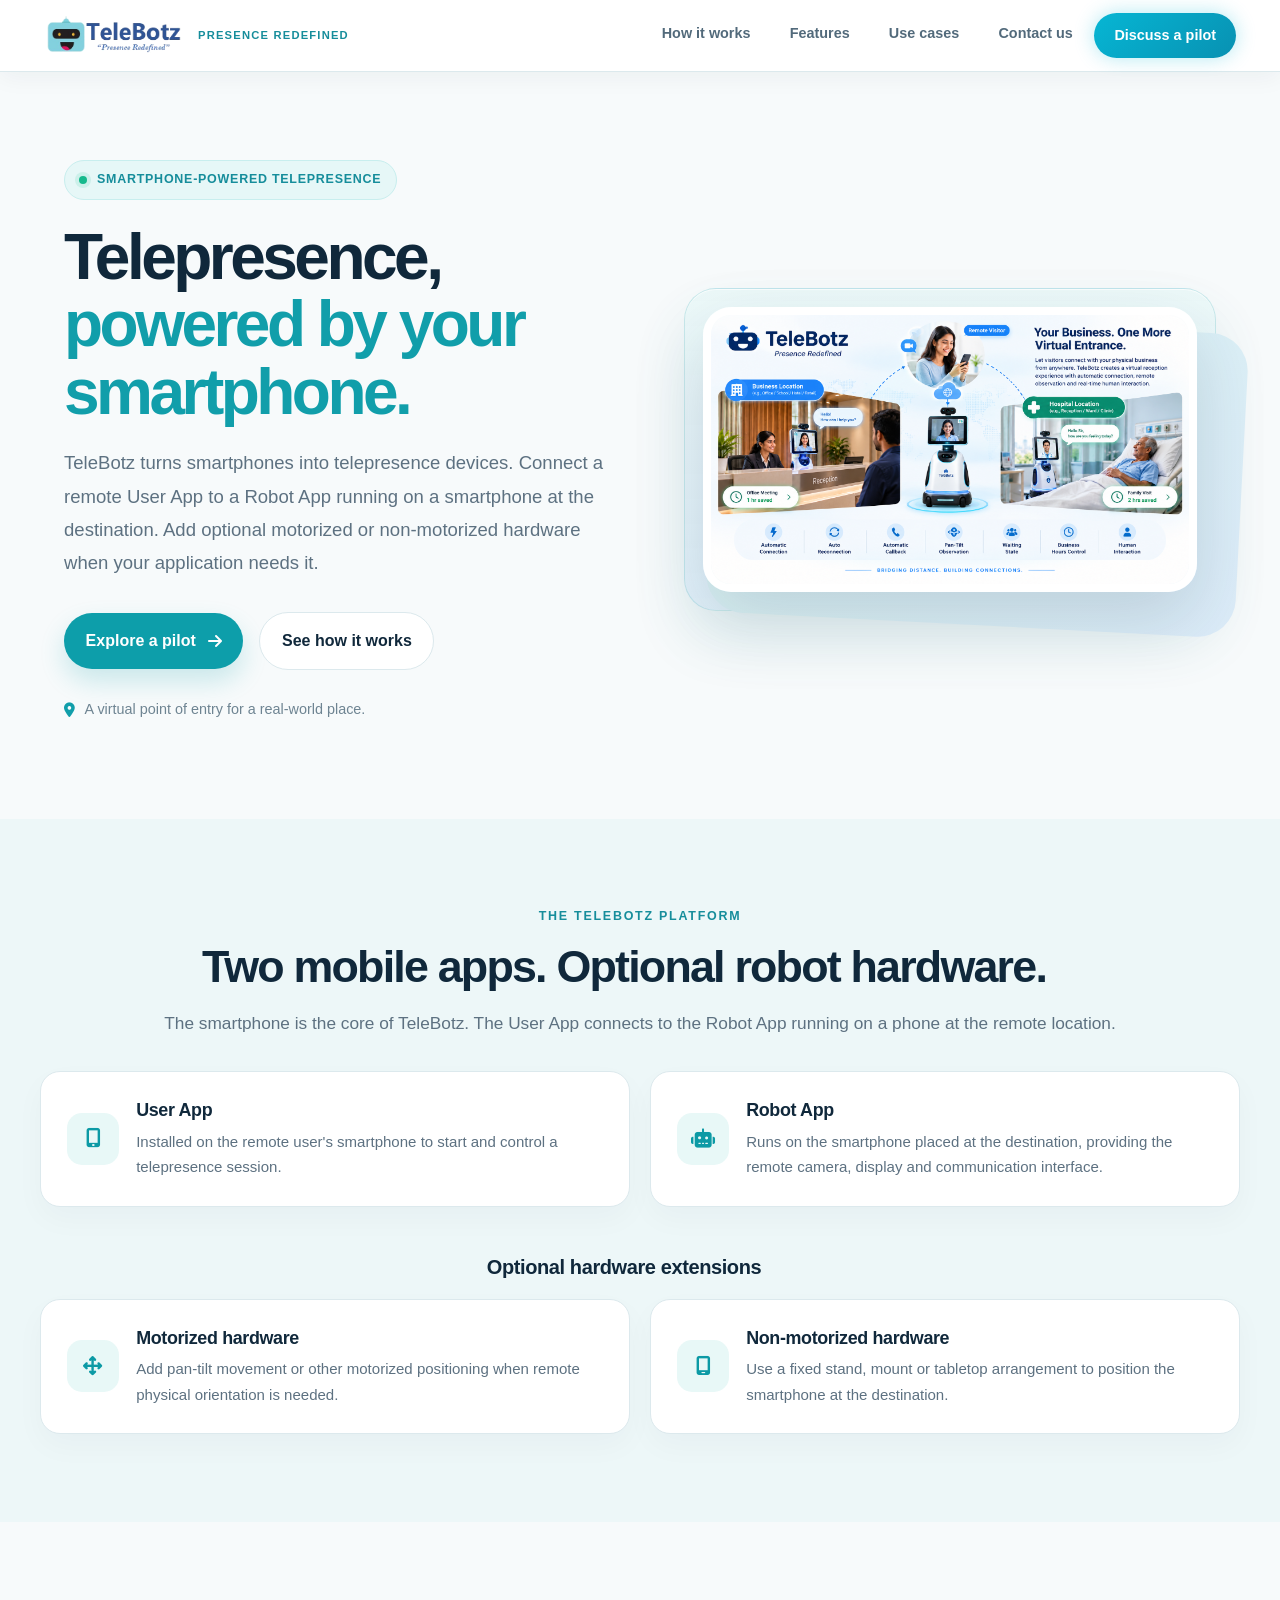
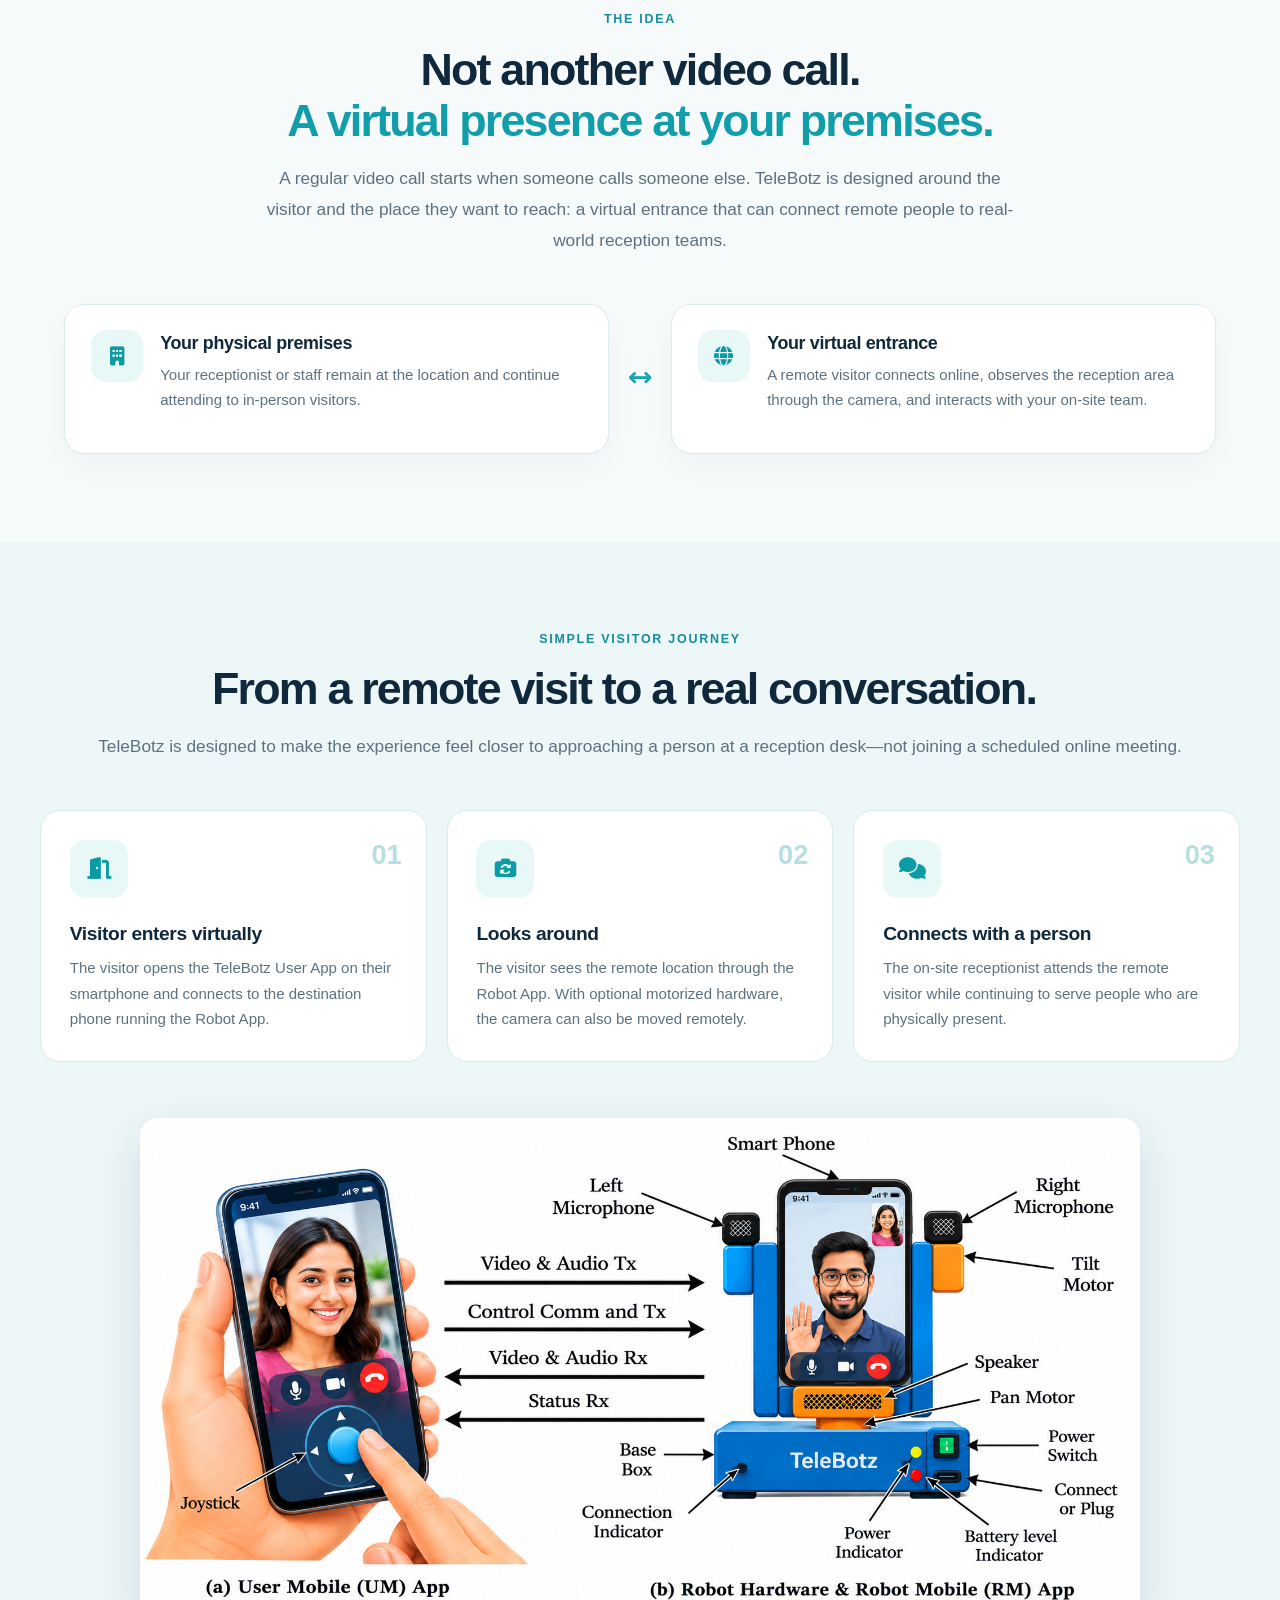
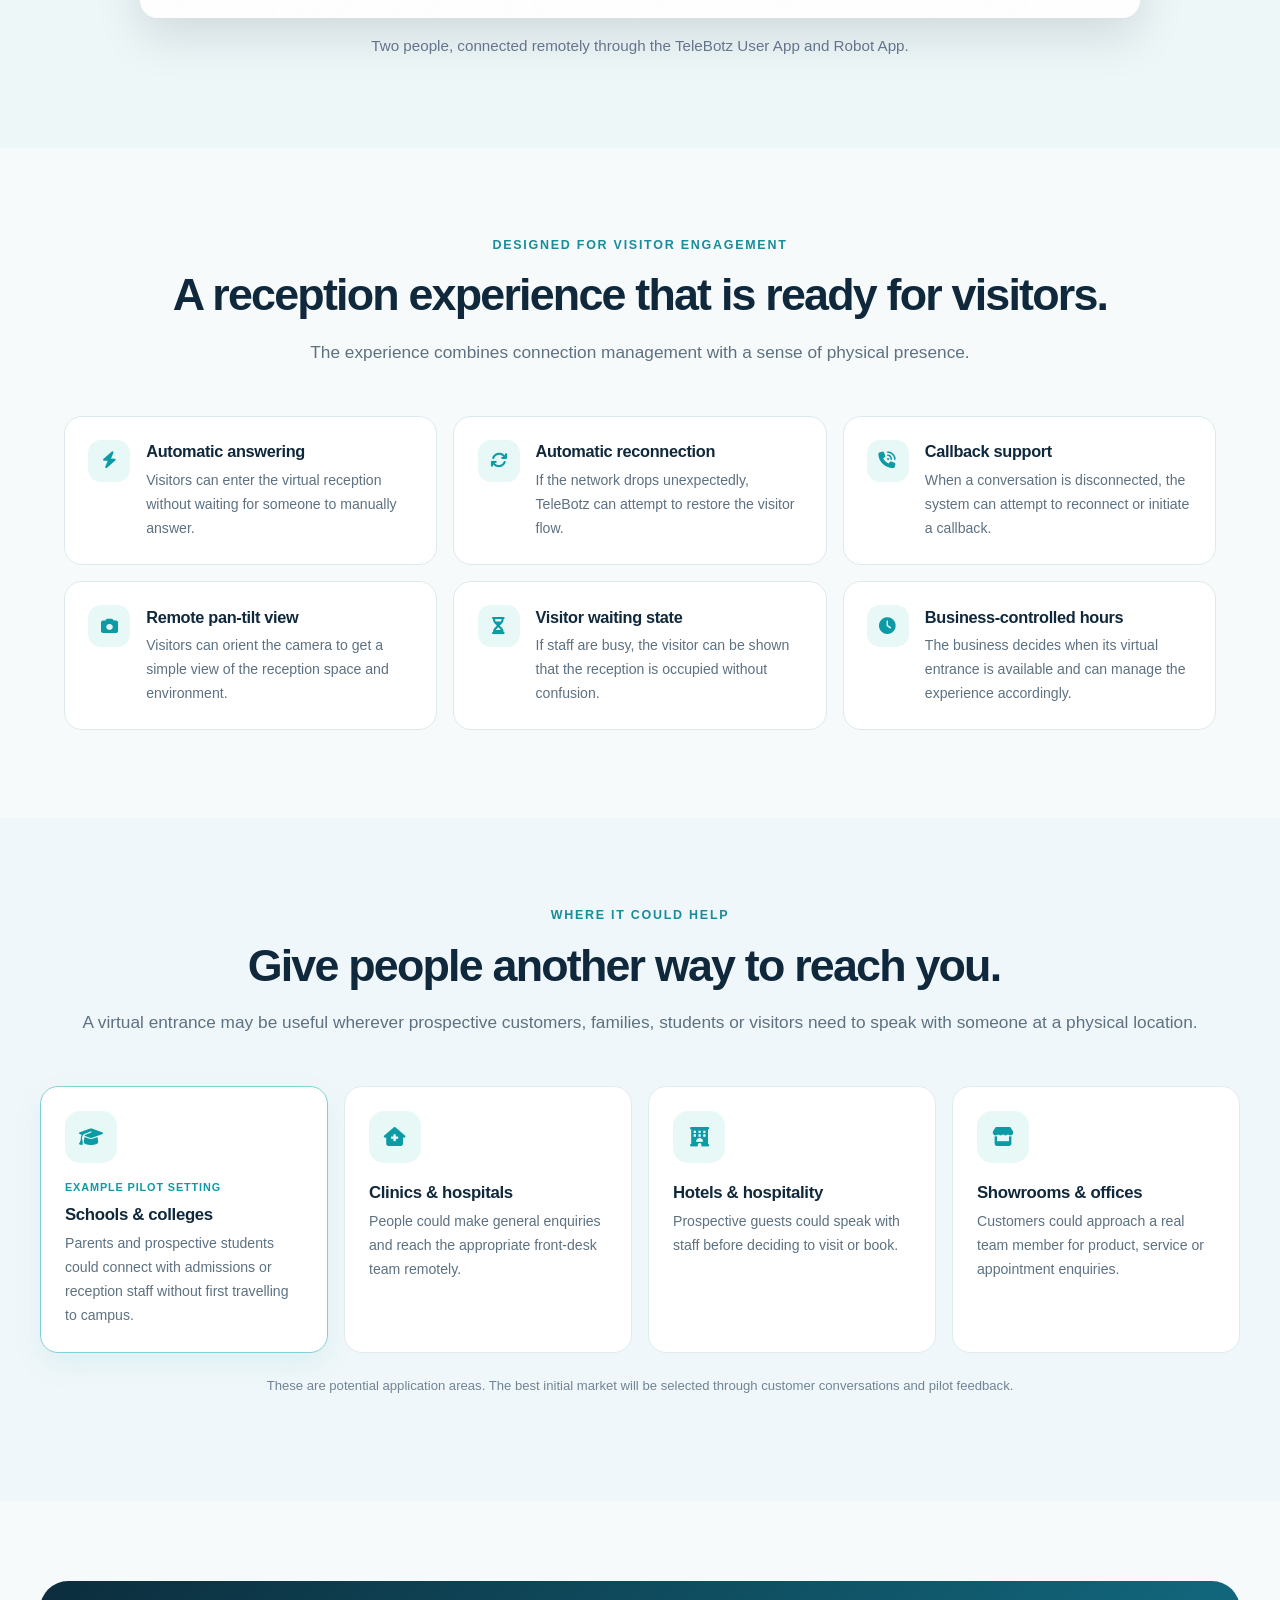
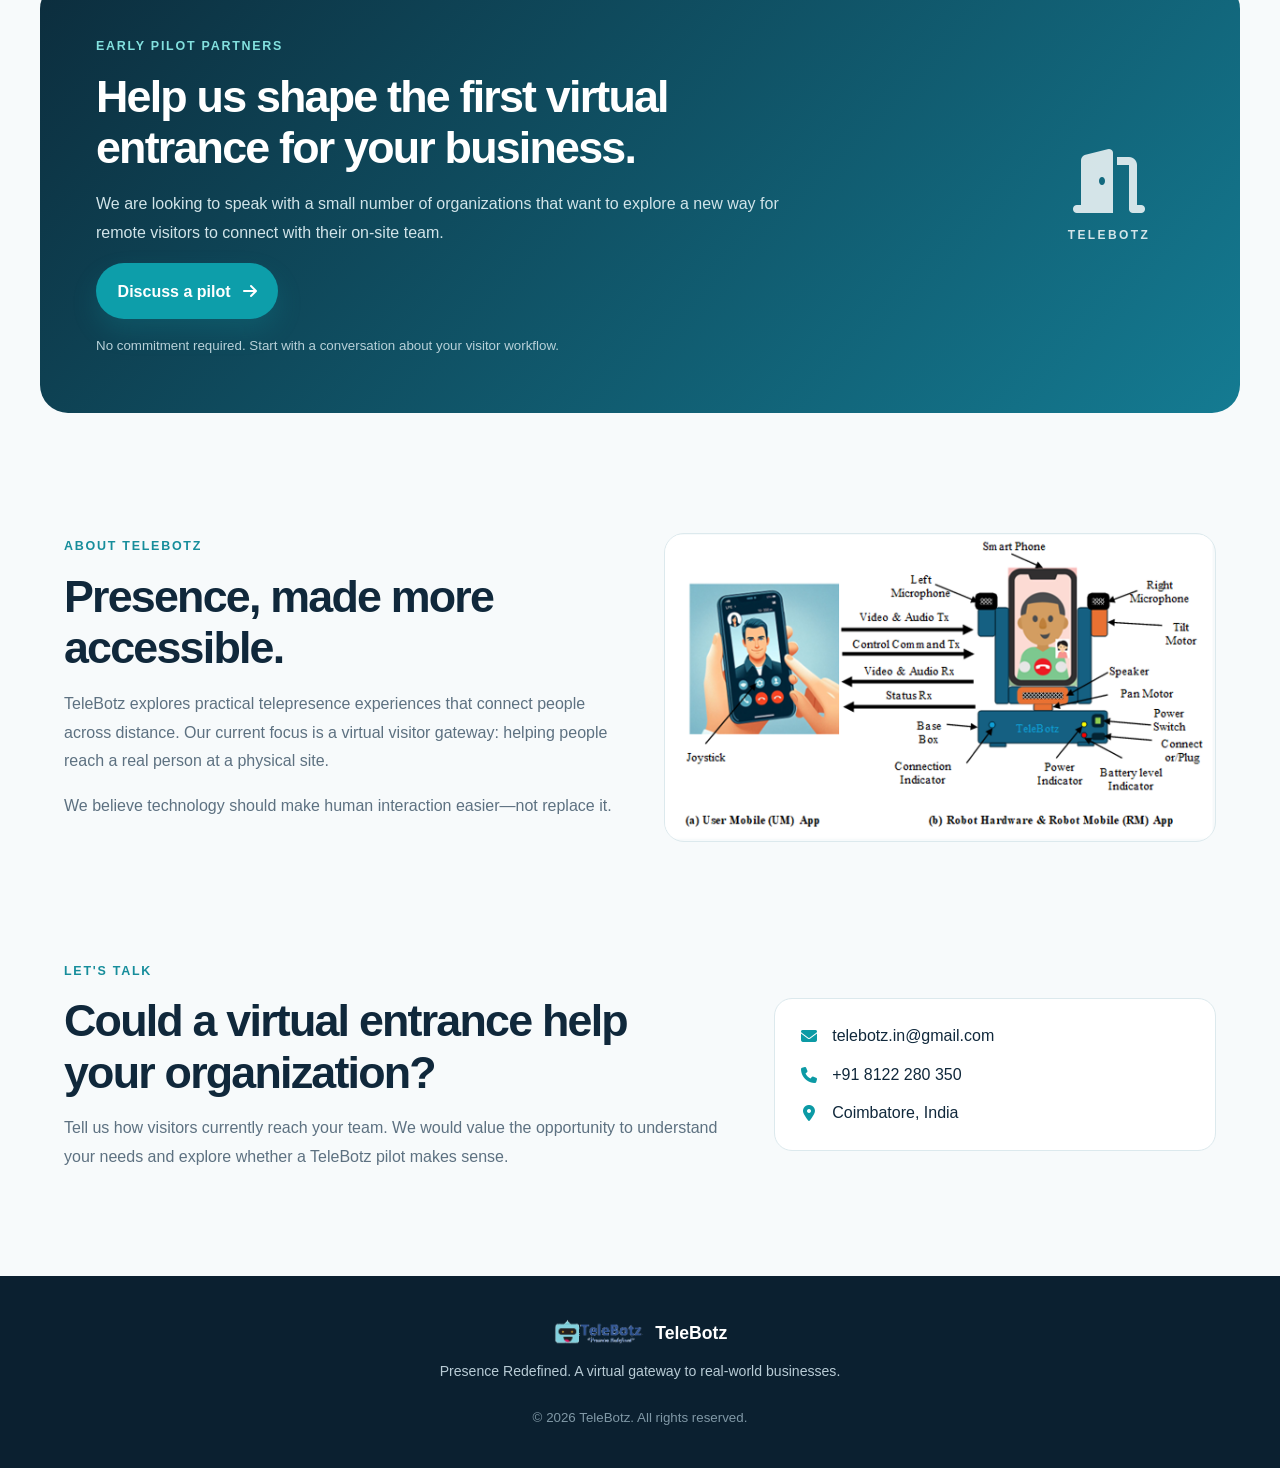
==== commit fcea2776: "Add Contact Us navigation tab to homepage" ====
--- a/index.html
+++ b/index.html
@@ -37,6 +37,7 @@
           <li><a class="nav-link" href="index.html#how-it-works">How it works</a></li>
           <li><a class="nav-link" href="index.html#features">Features</a></li>
           <li><a class="nav-link" href="use-cases.html">Use cases</a></li>
+          <li><a class="nav-link" href="#contact">Contact us</a></li>
           <li><a class="nav-link cta-nav" href="index.html#pilot">Discuss a pilot</a></li>
         </ul>
       </nav>
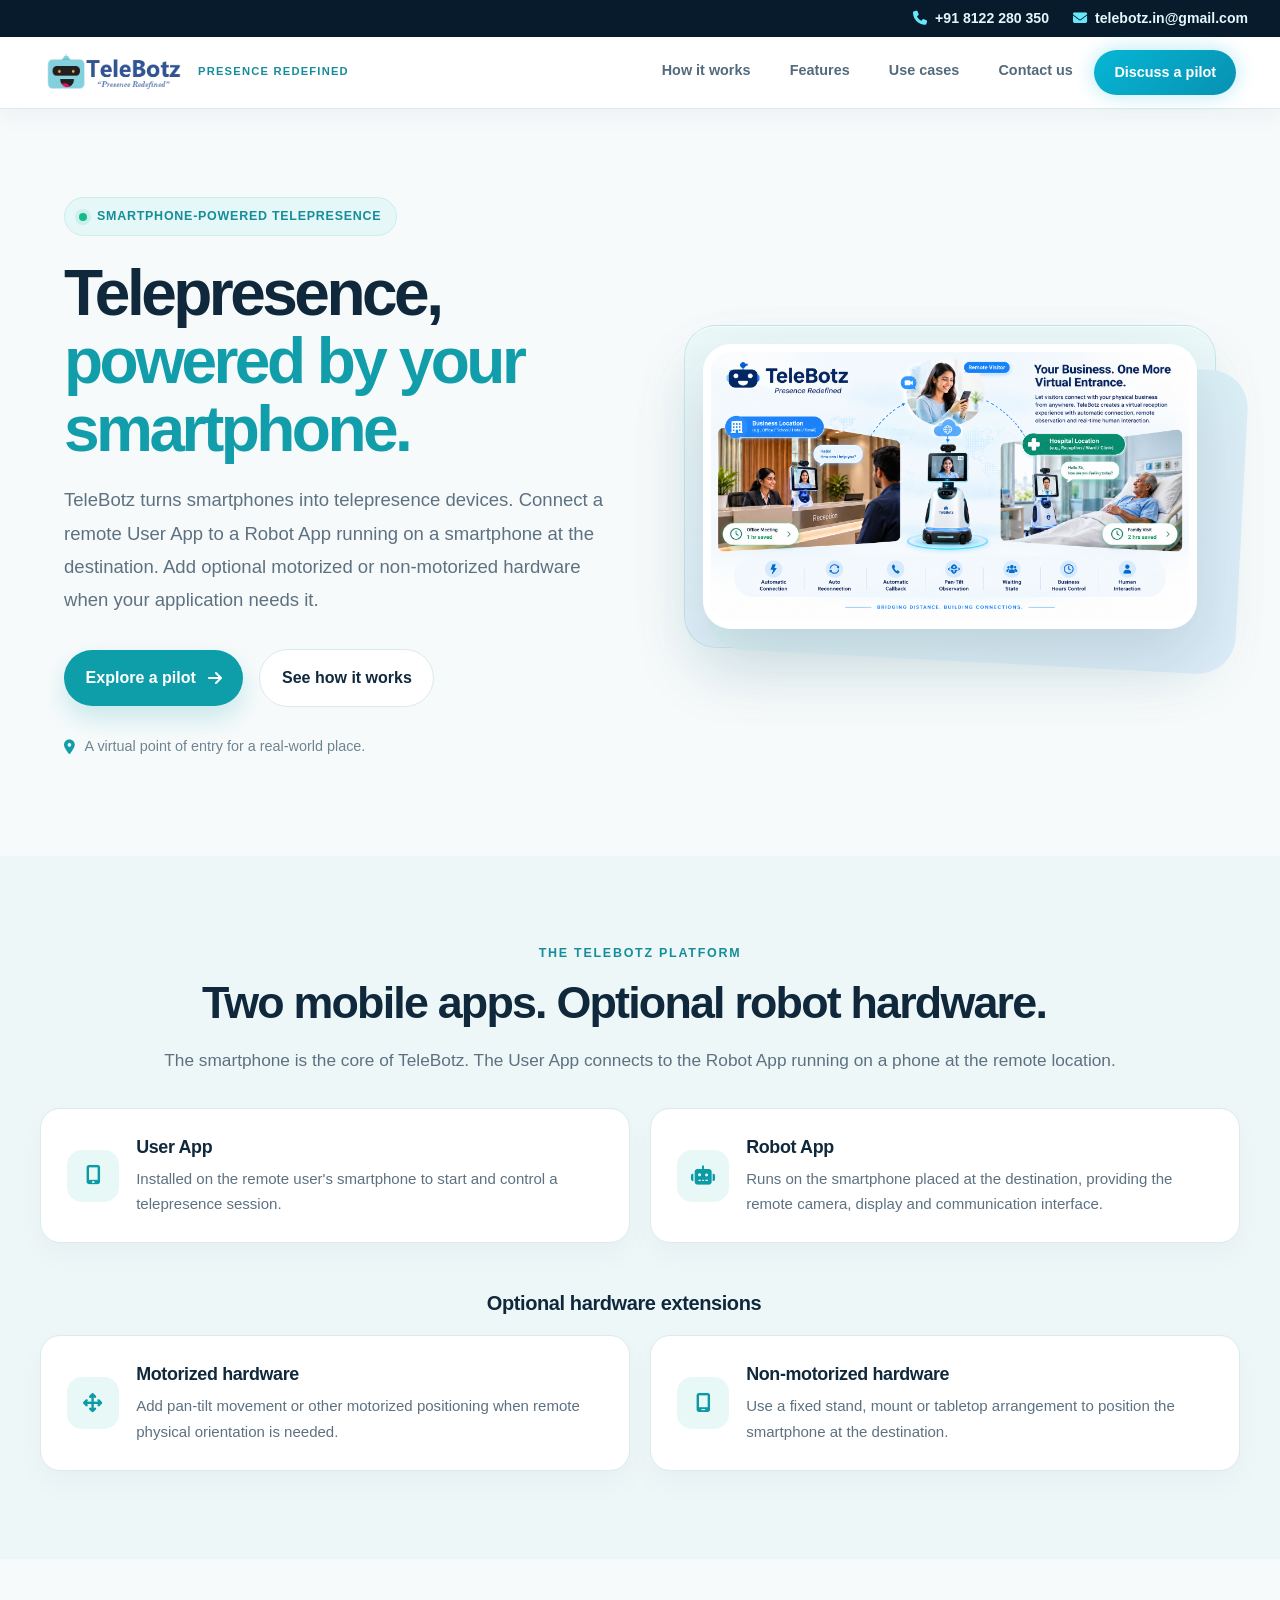
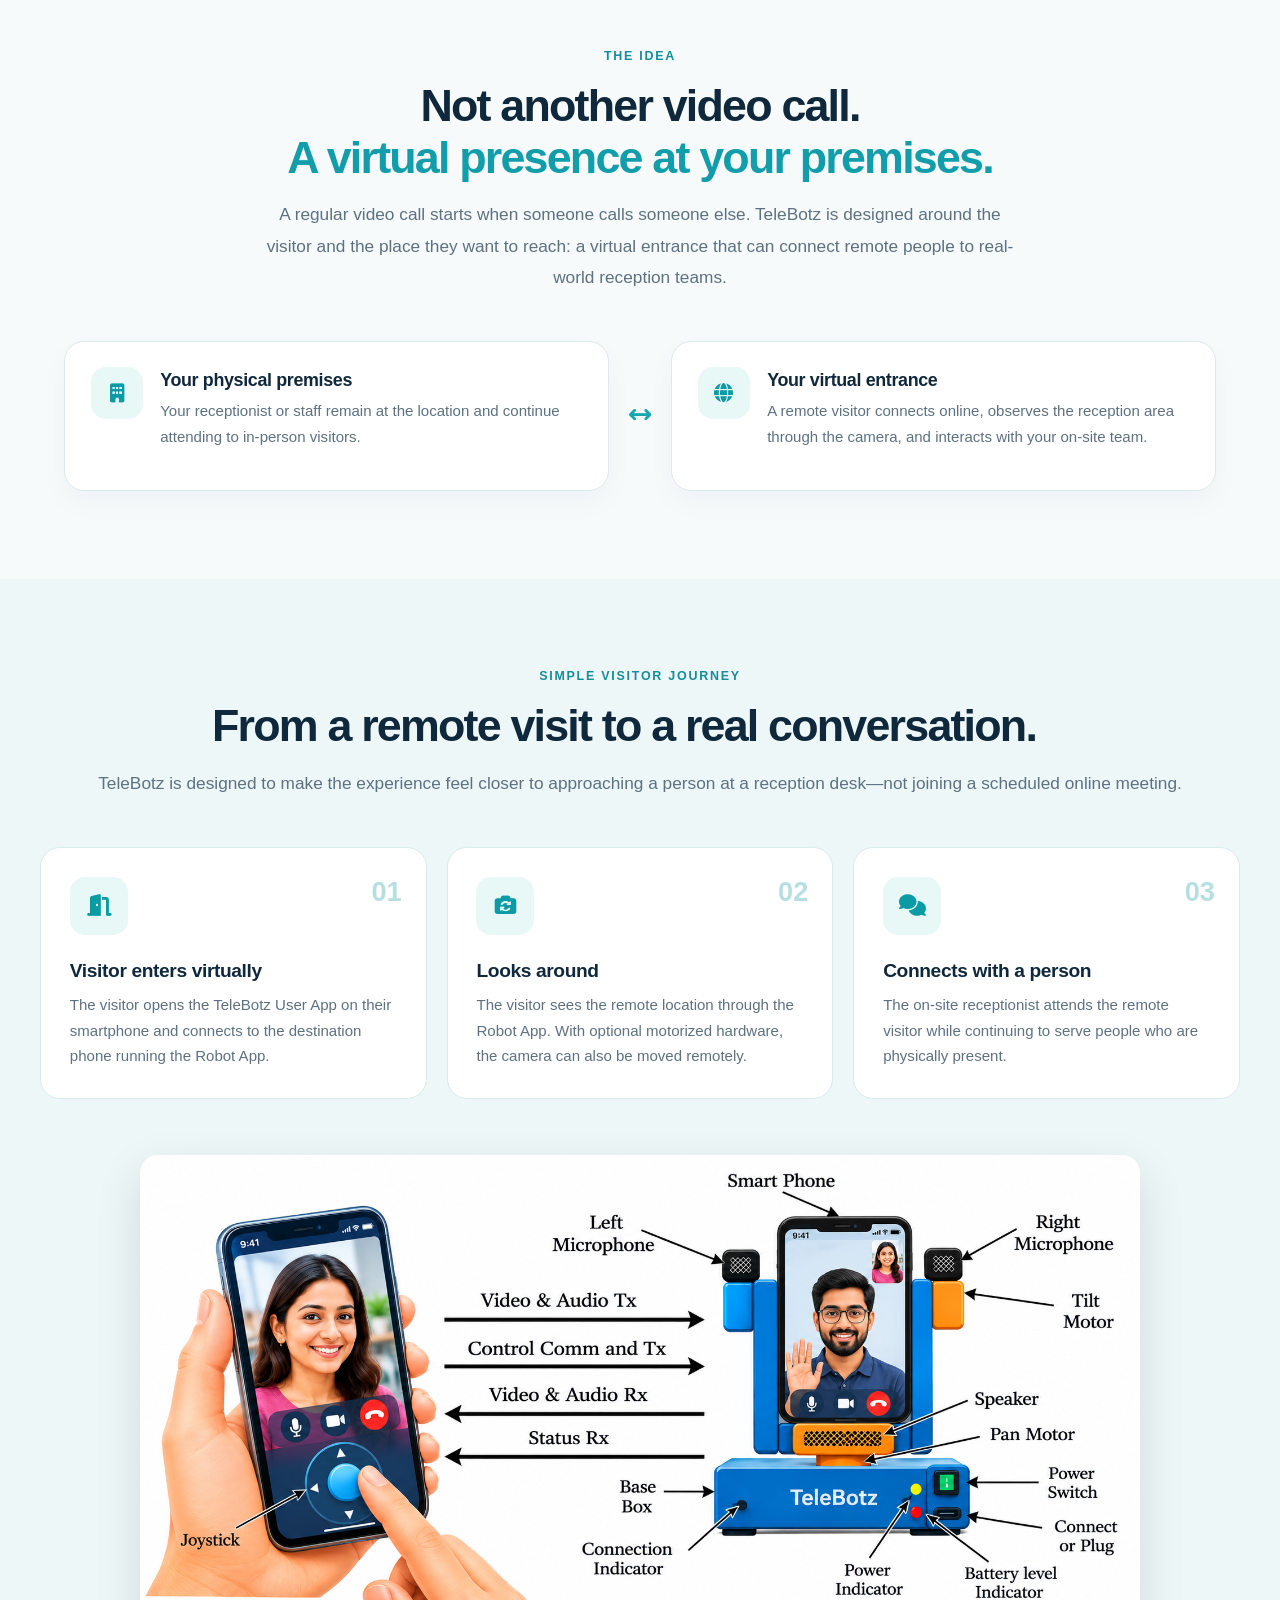
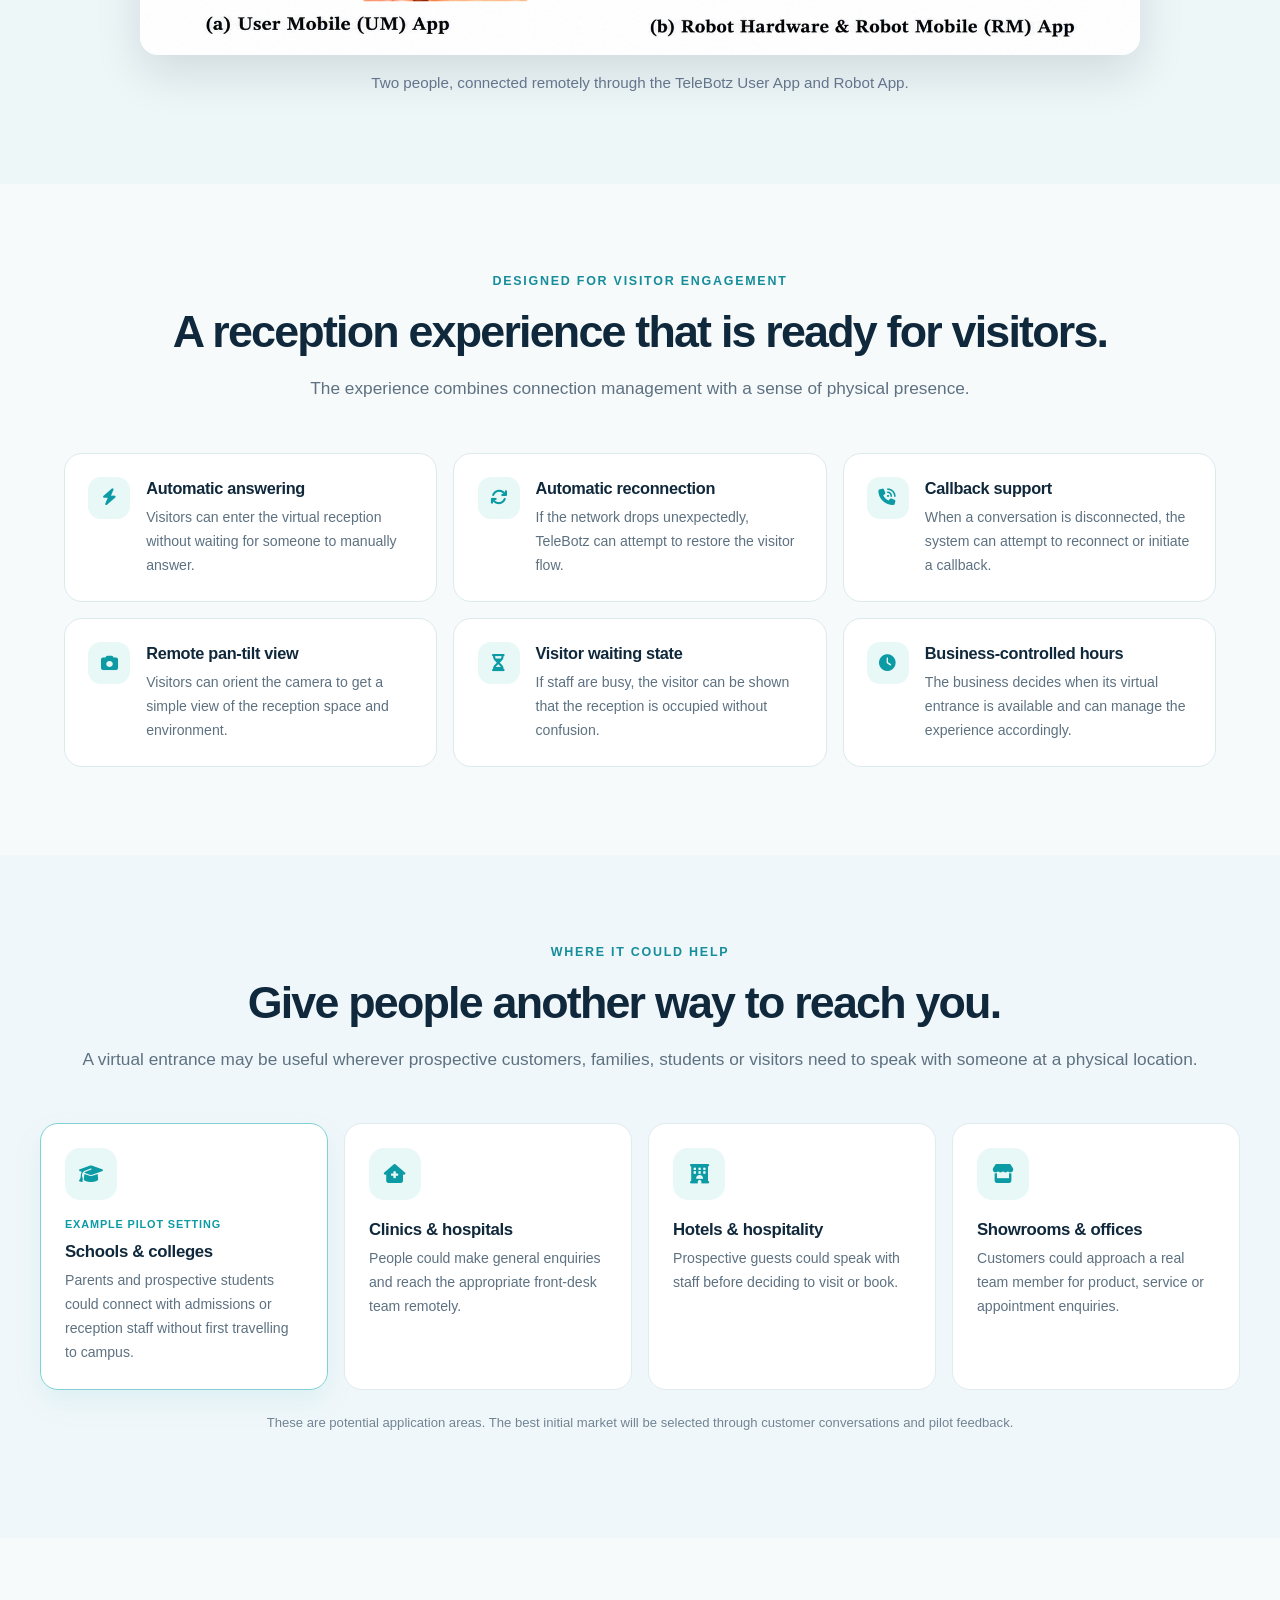
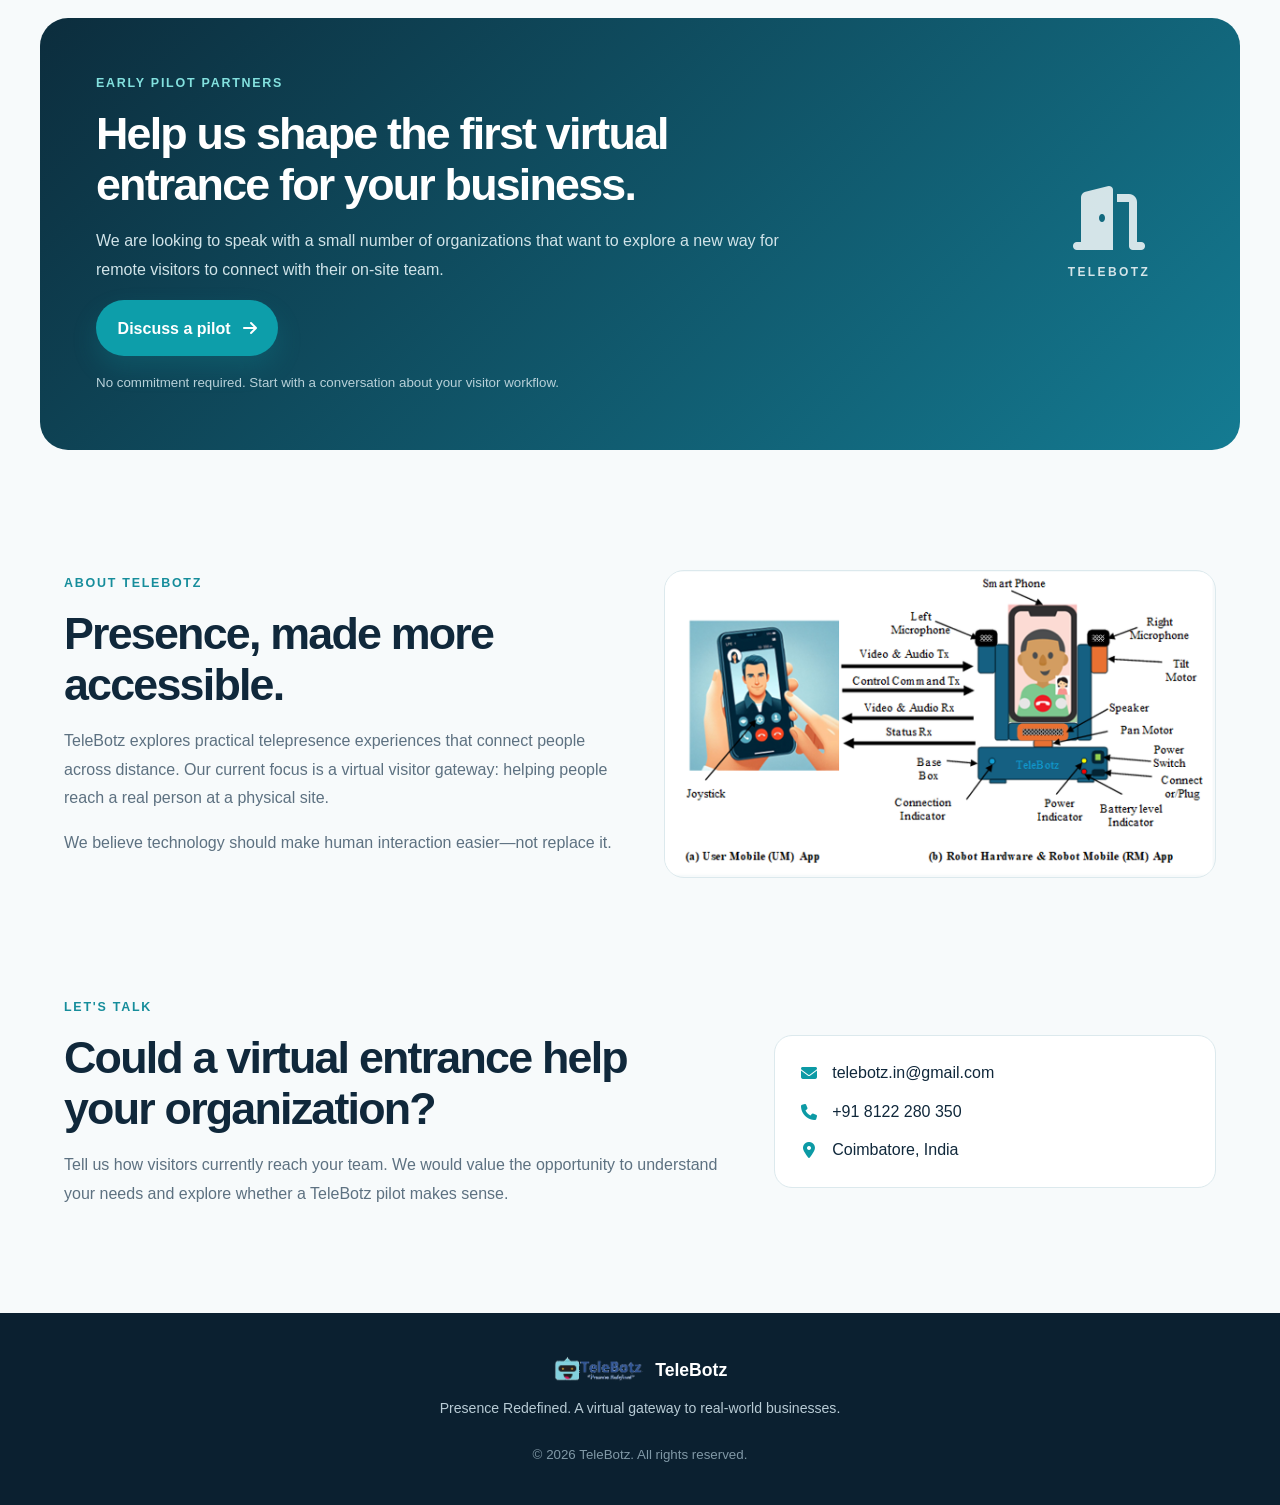
==== commit 7bb3d99a: "Show phone and email in homepage header" ====
--- a/index.html
+++ b/index.html
@@ -16,6 +16,12 @@
   <meta property="og:type" content="website">
   <meta property="og:url" content="https://www.telebotz.in/">
   <style>
+    .vg-header-contact{background:#071b2c;color:#e2f8fc}
+    .vg-header-contact-inner{max-width:1400px;margin:0 auto;padding:.45rem 2rem;display:flex;justify-content:flex-end;align-items:center;gap:1.5rem;font-size:.88rem;font-weight:600}
+    .vg-header-contact a{color:#e2f8fc;text-decoration:none;display:inline-flex;align-items:center;gap:.5rem;white-space:nowrap}
+    .vg-header-contact a:hover{color:#67e8f9}
+    .vg-header-contact i{color:#67e8f9}
+    @media(max-width:640px){.vg-header-contact-inner{justify-content:center;gap:.55rem 1rem;flex-wrap:wrap;padding:.5rem 1rem;font-size:.78rem}.vg-header-contact a{gap:.35rem}}
     .vg-how-illustration{margin:clamp(2rem,5vw,3.5rem) auto 0;max-width:1000px;text-align:center}
     .vg-how-illustration img{display:block;width:100%;height:auto;border-radius:18px;box-shadow:0 18px 48px rgba(4,20,35,.12)}
     .vg-how-illustration p{margin:.9rem 0 0;color:#64748b;font-size:.95rem}
@@ -24,6 +30,12 @@
 </head>
 <body>
   <header class="site-header">
+    <div class="vg-header-contact" aria-label="Contact TeleBotz">
+      <div class="vg-header-contact-inner">
+        <a href="tel:+918122280350"><i class="fas fa-phone" aria-hidden="true"></i> +91 8122 280 350</a>
+        <a href="mailto:telebotz.in@gmail.com"><i class="fas fa-envelope" aria-hidden="true"></i> telebotz.in@gmail.com</a>
+      </div>
+    </div>
     <div class="header-container">
       <a class="brand" href="index.html" aria-label="TeleBotz home">
         <img src="telebotz_logo_transparent.png" alt="TeleBotz logo" class="logo">
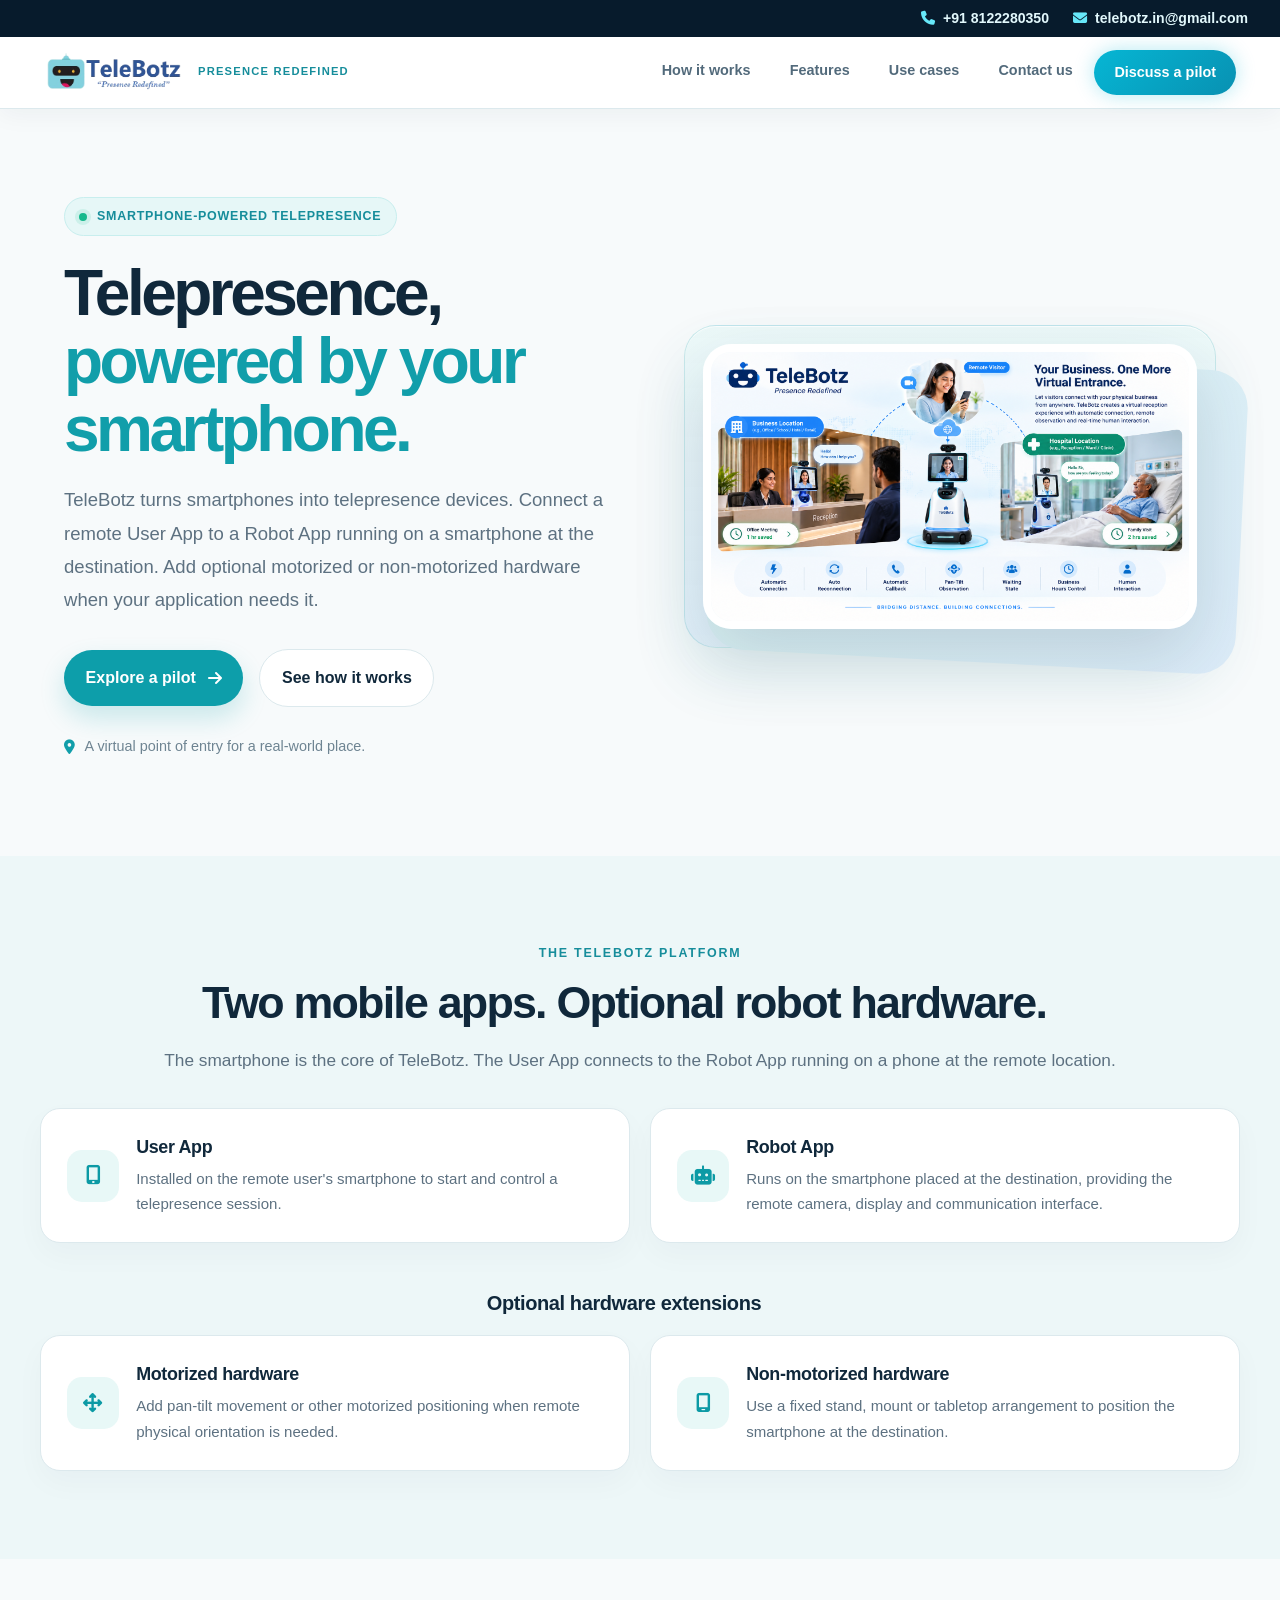
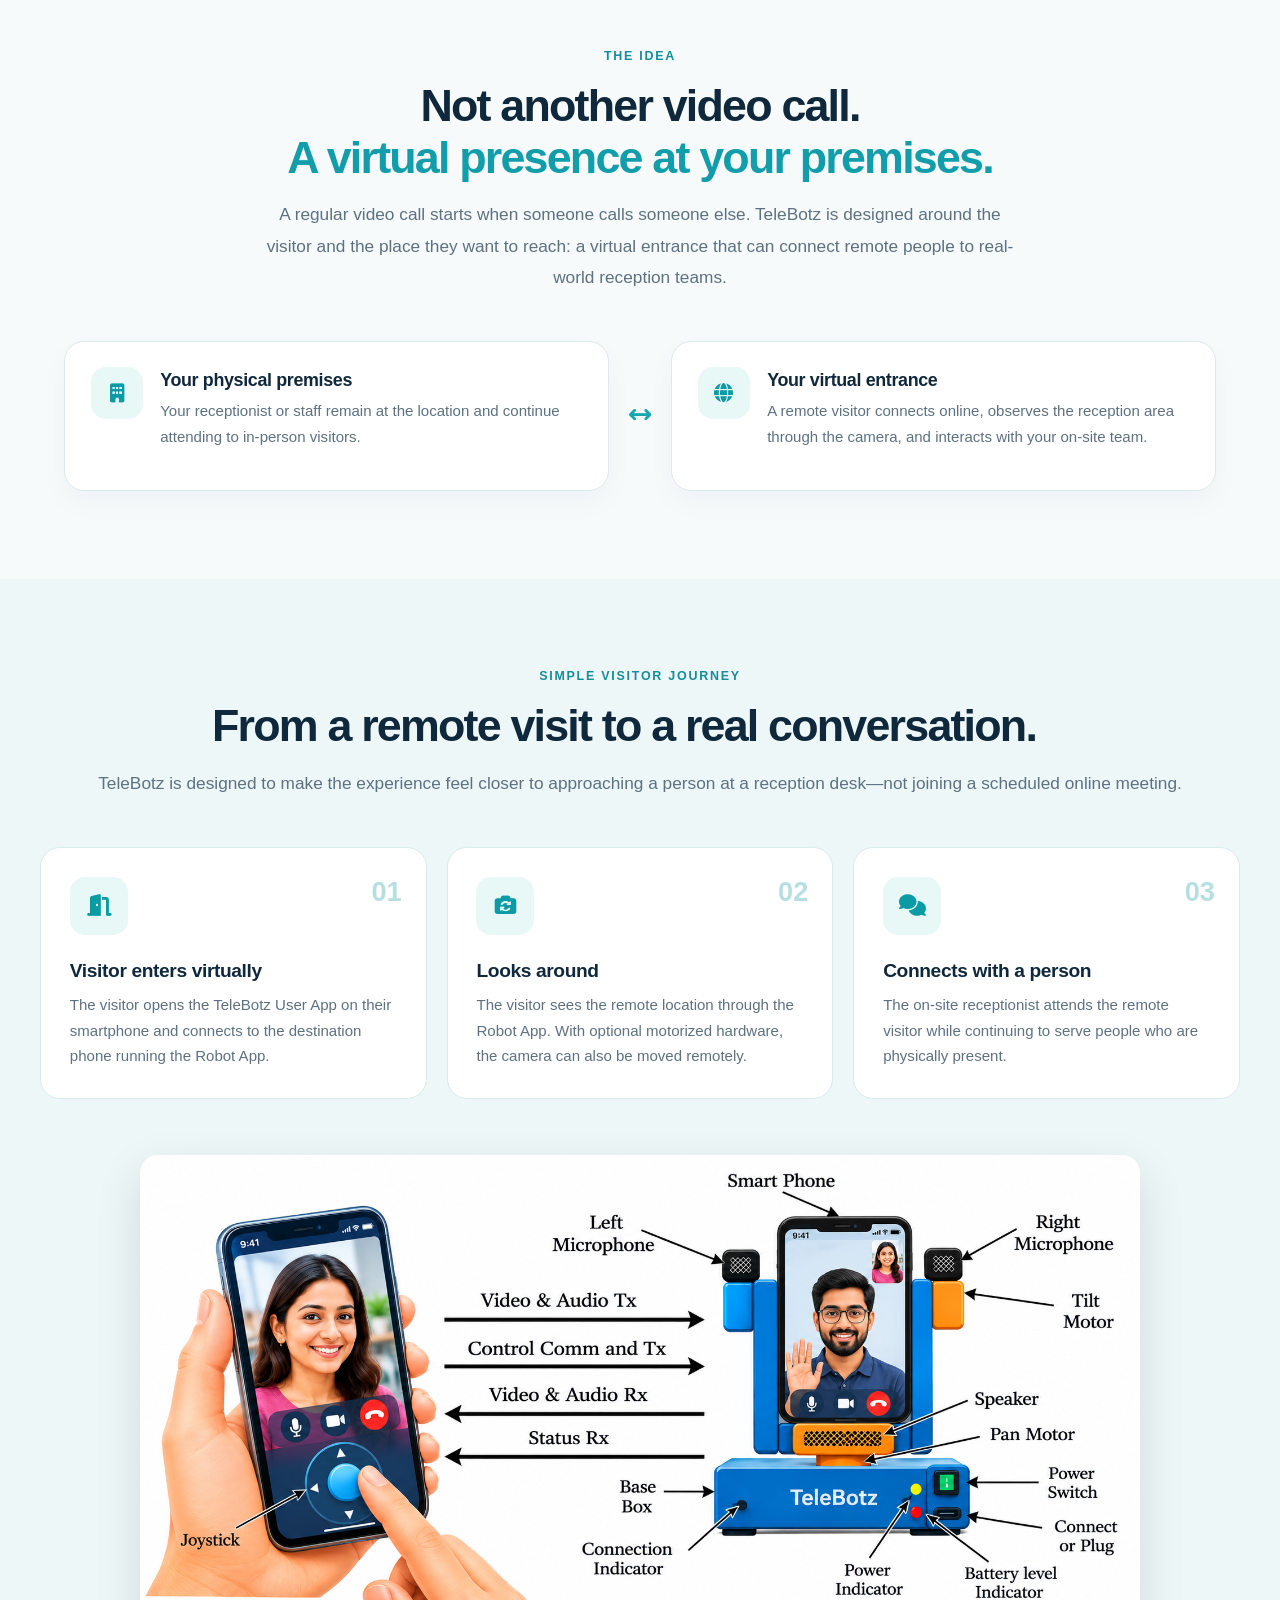
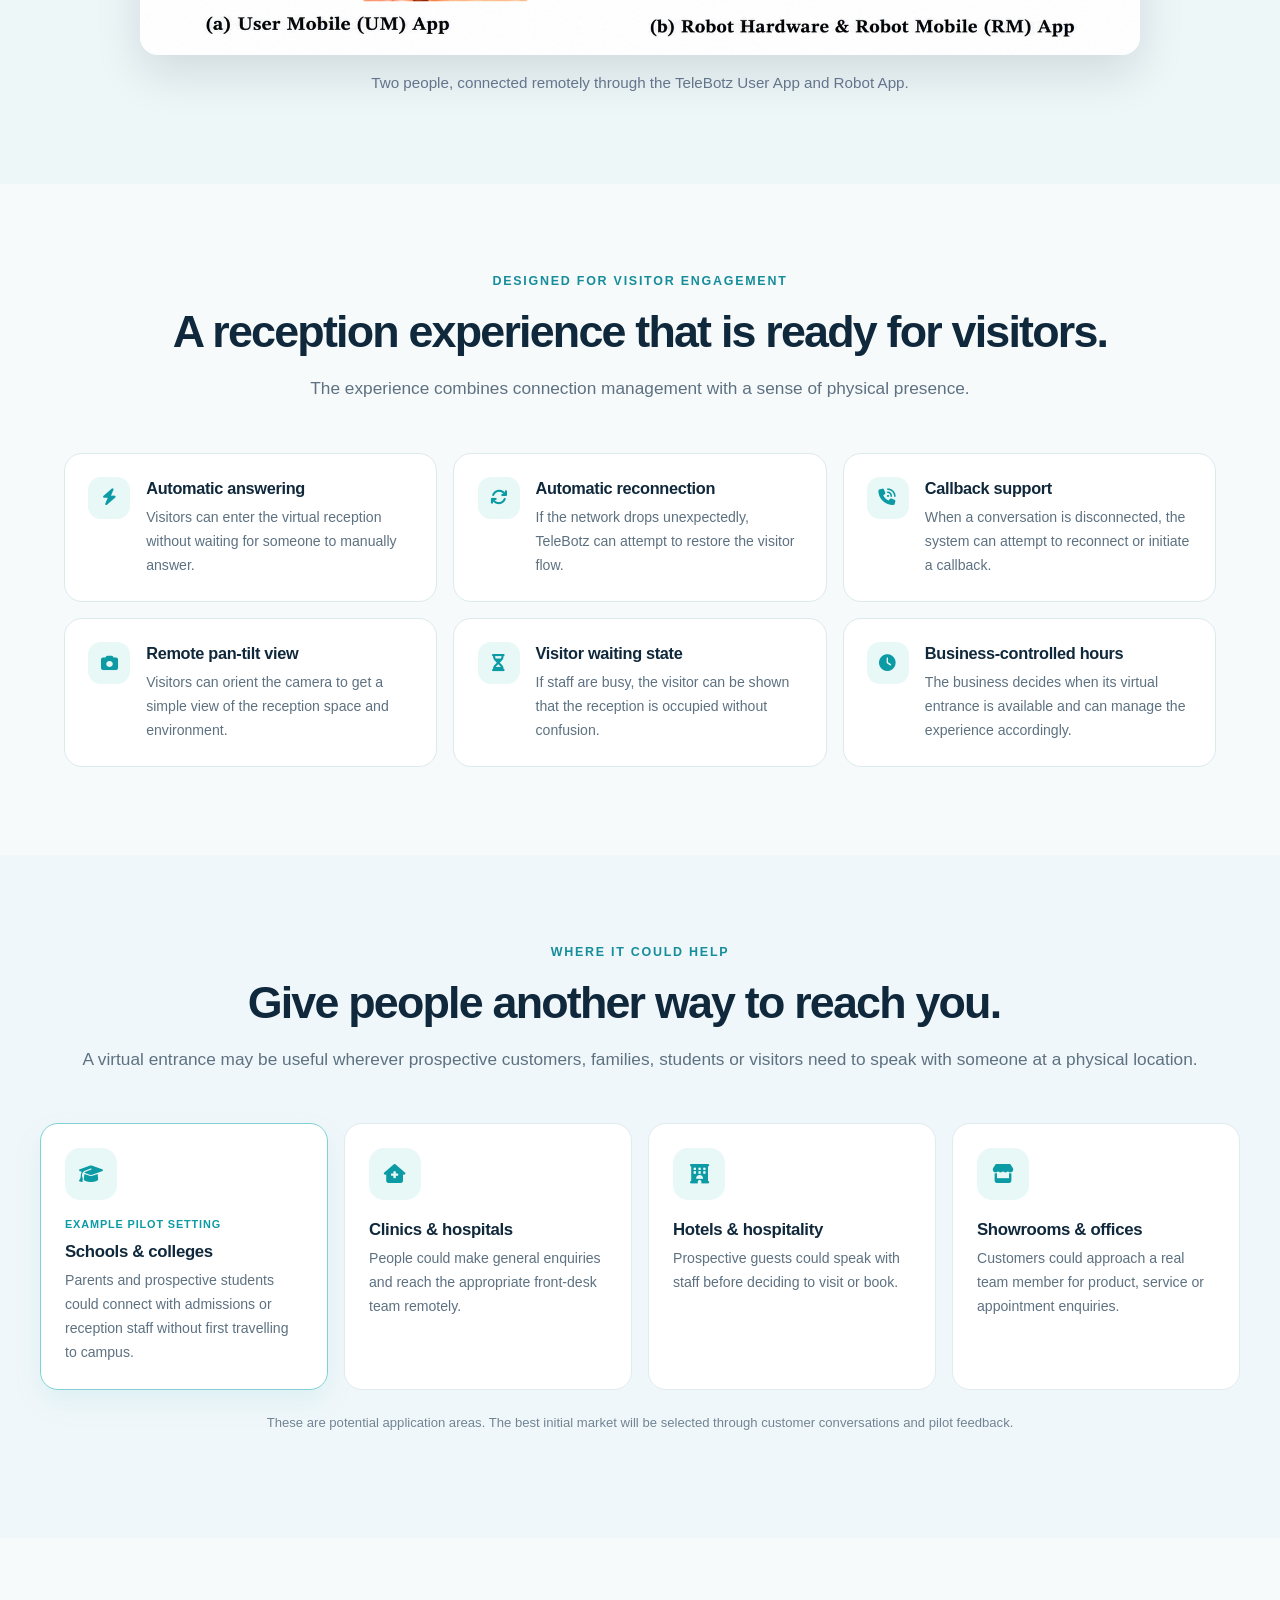
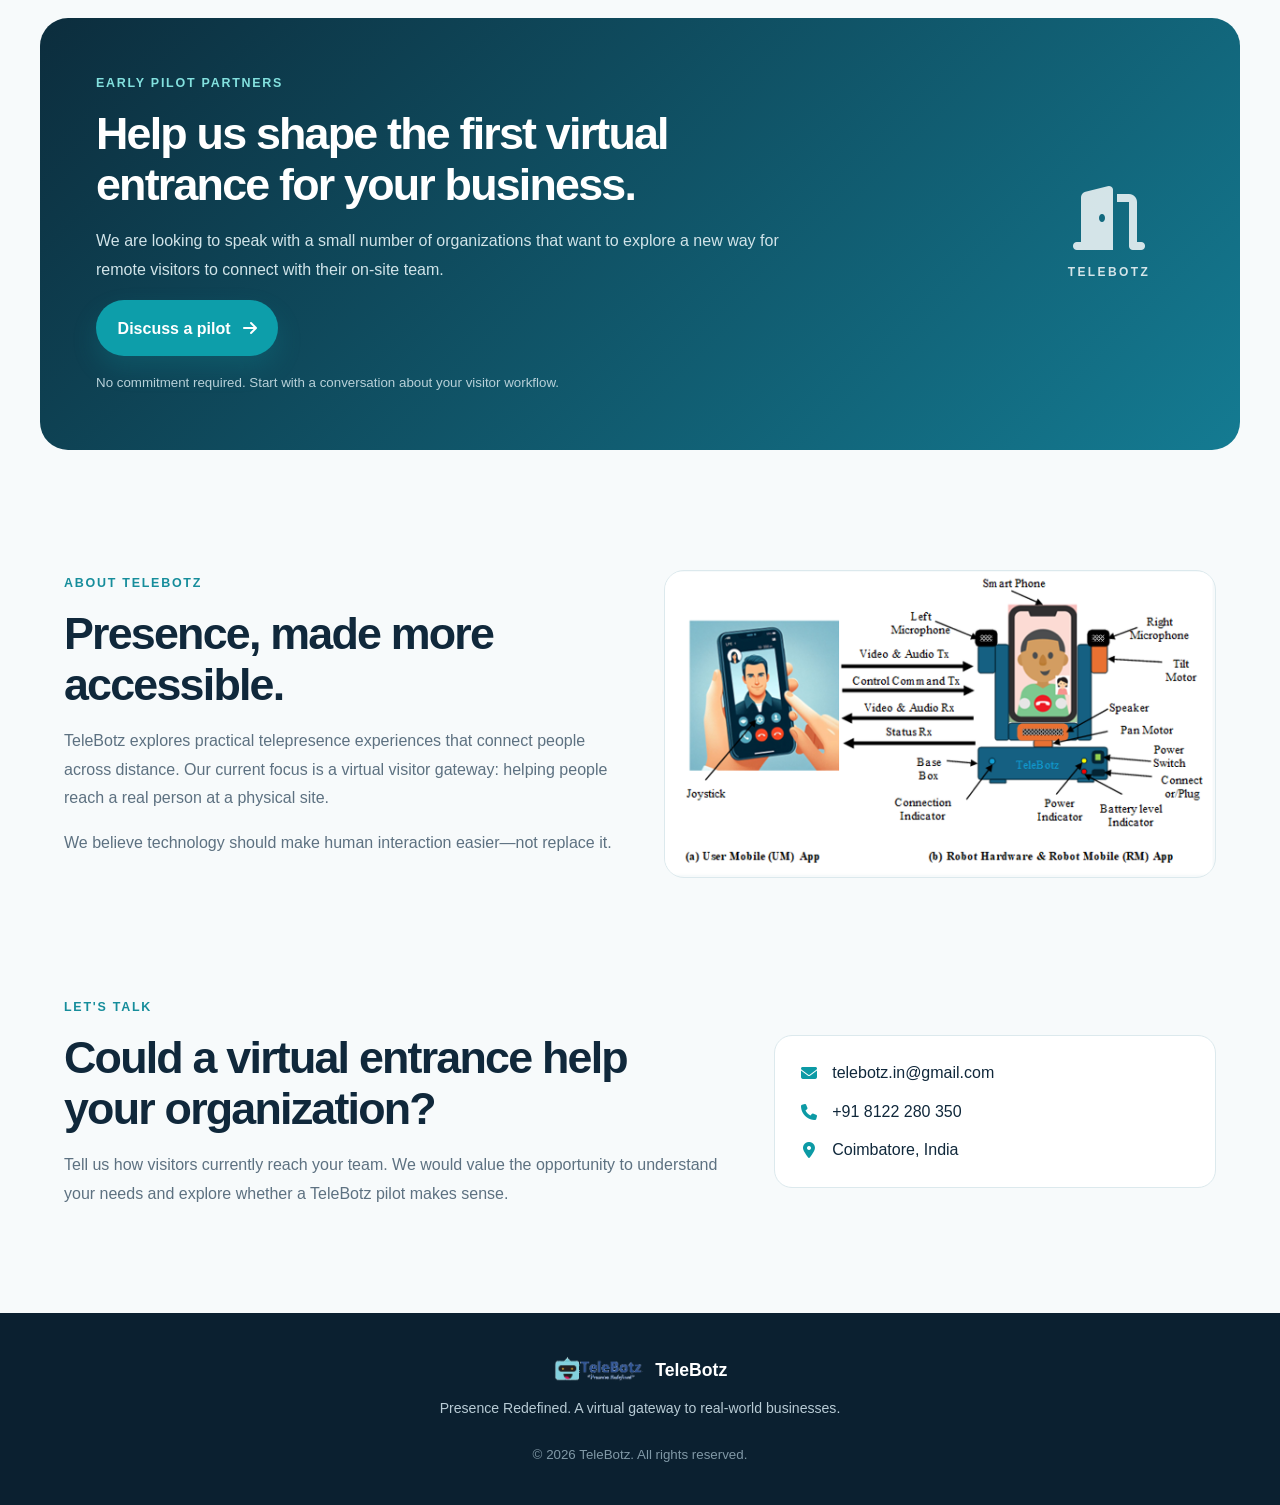
==== commit 56c45b45: "Fix phone number formatting in contact link" ====
--- a/index.html
+++ b/index.html
@@ -32,7 +32,7 @@
   <header class="site-header">
     <div class="vg-header-contact" aria-label="Contact TeleBotz">
       <div class="vg-header-contact-inner">
-        <a href="tel:+918122280350"><i class="fas fa-phone" aria-hidden="true"></i> +91 8122 280 350</a>
+        <a href="tel:+918122280350"><i class="fas fa-phone" aria-hidden="true"></i> +91 8122280350</a>
         <a href="mailto:telebotz.in@gmail.com"><i class="fas fa-envelope" aria-hidden="true"></i> telebotz.in@gmail.com</a>
       </div>
     </div>
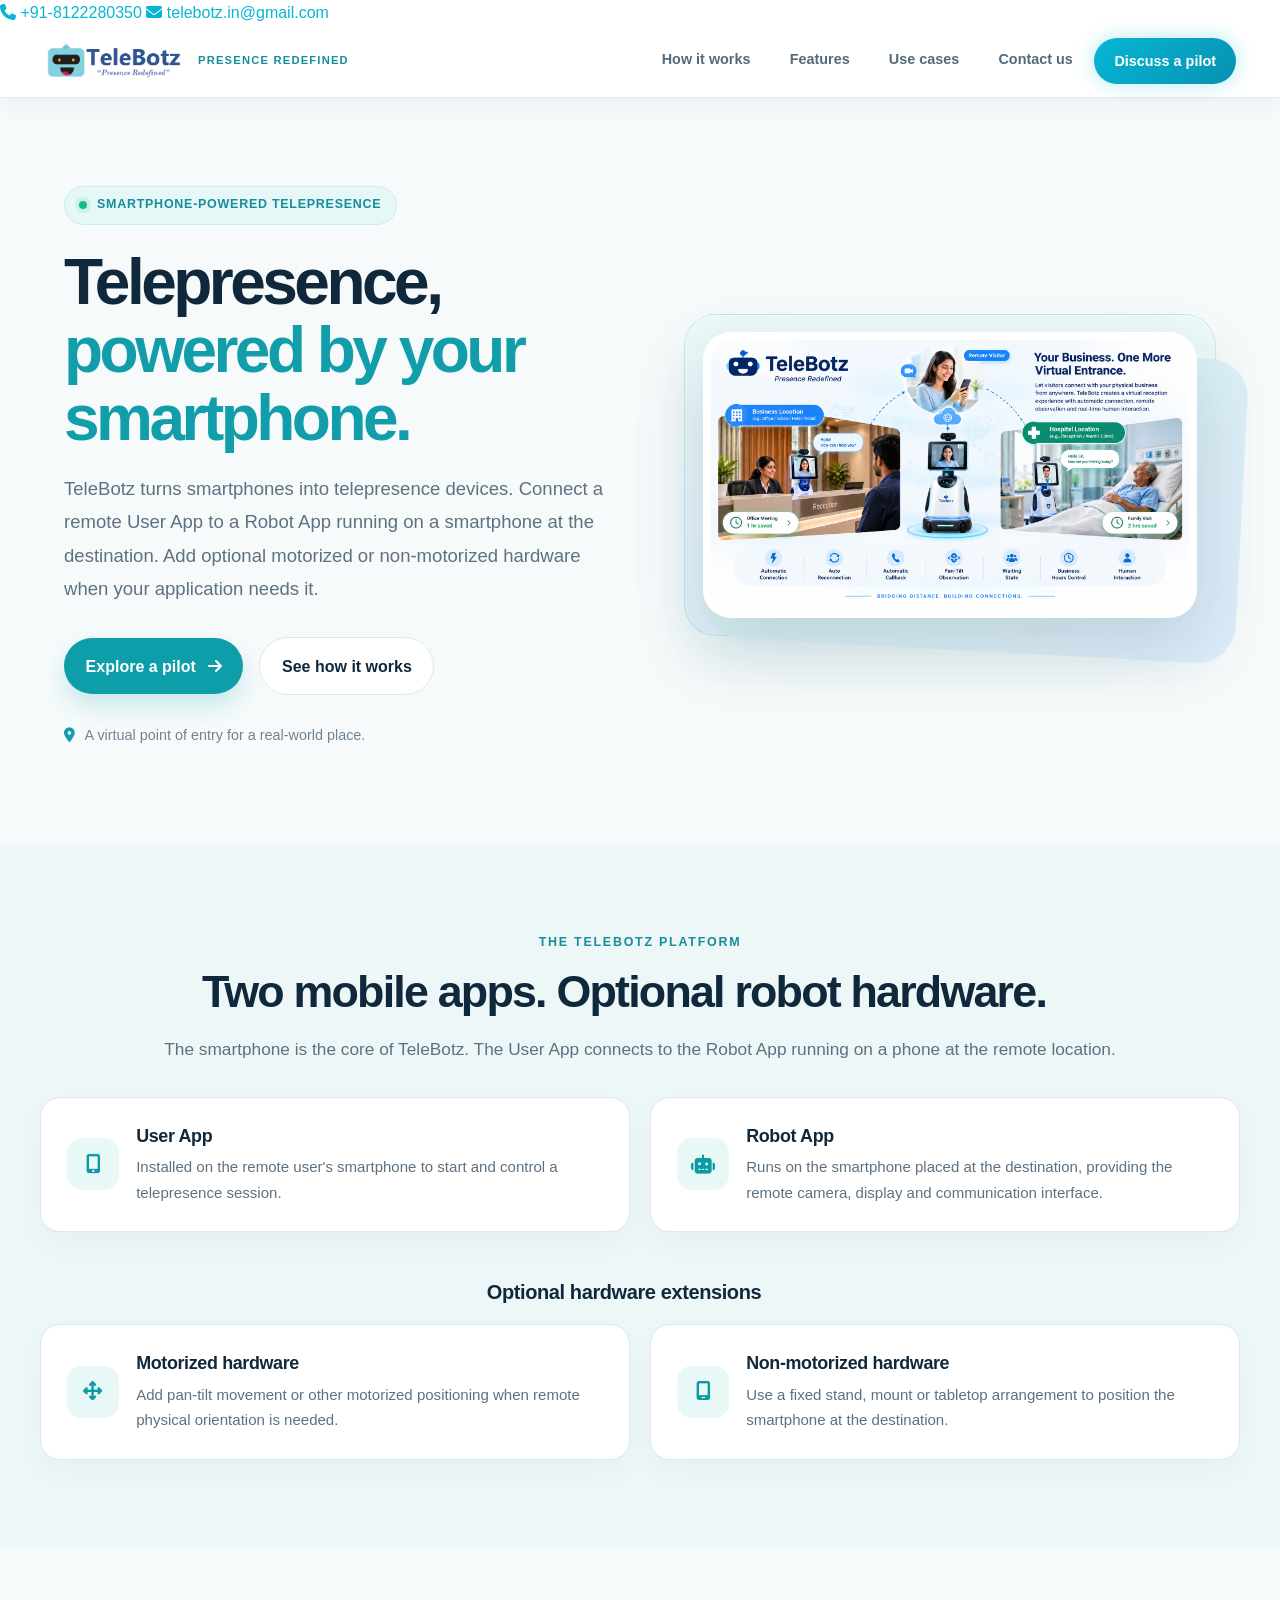
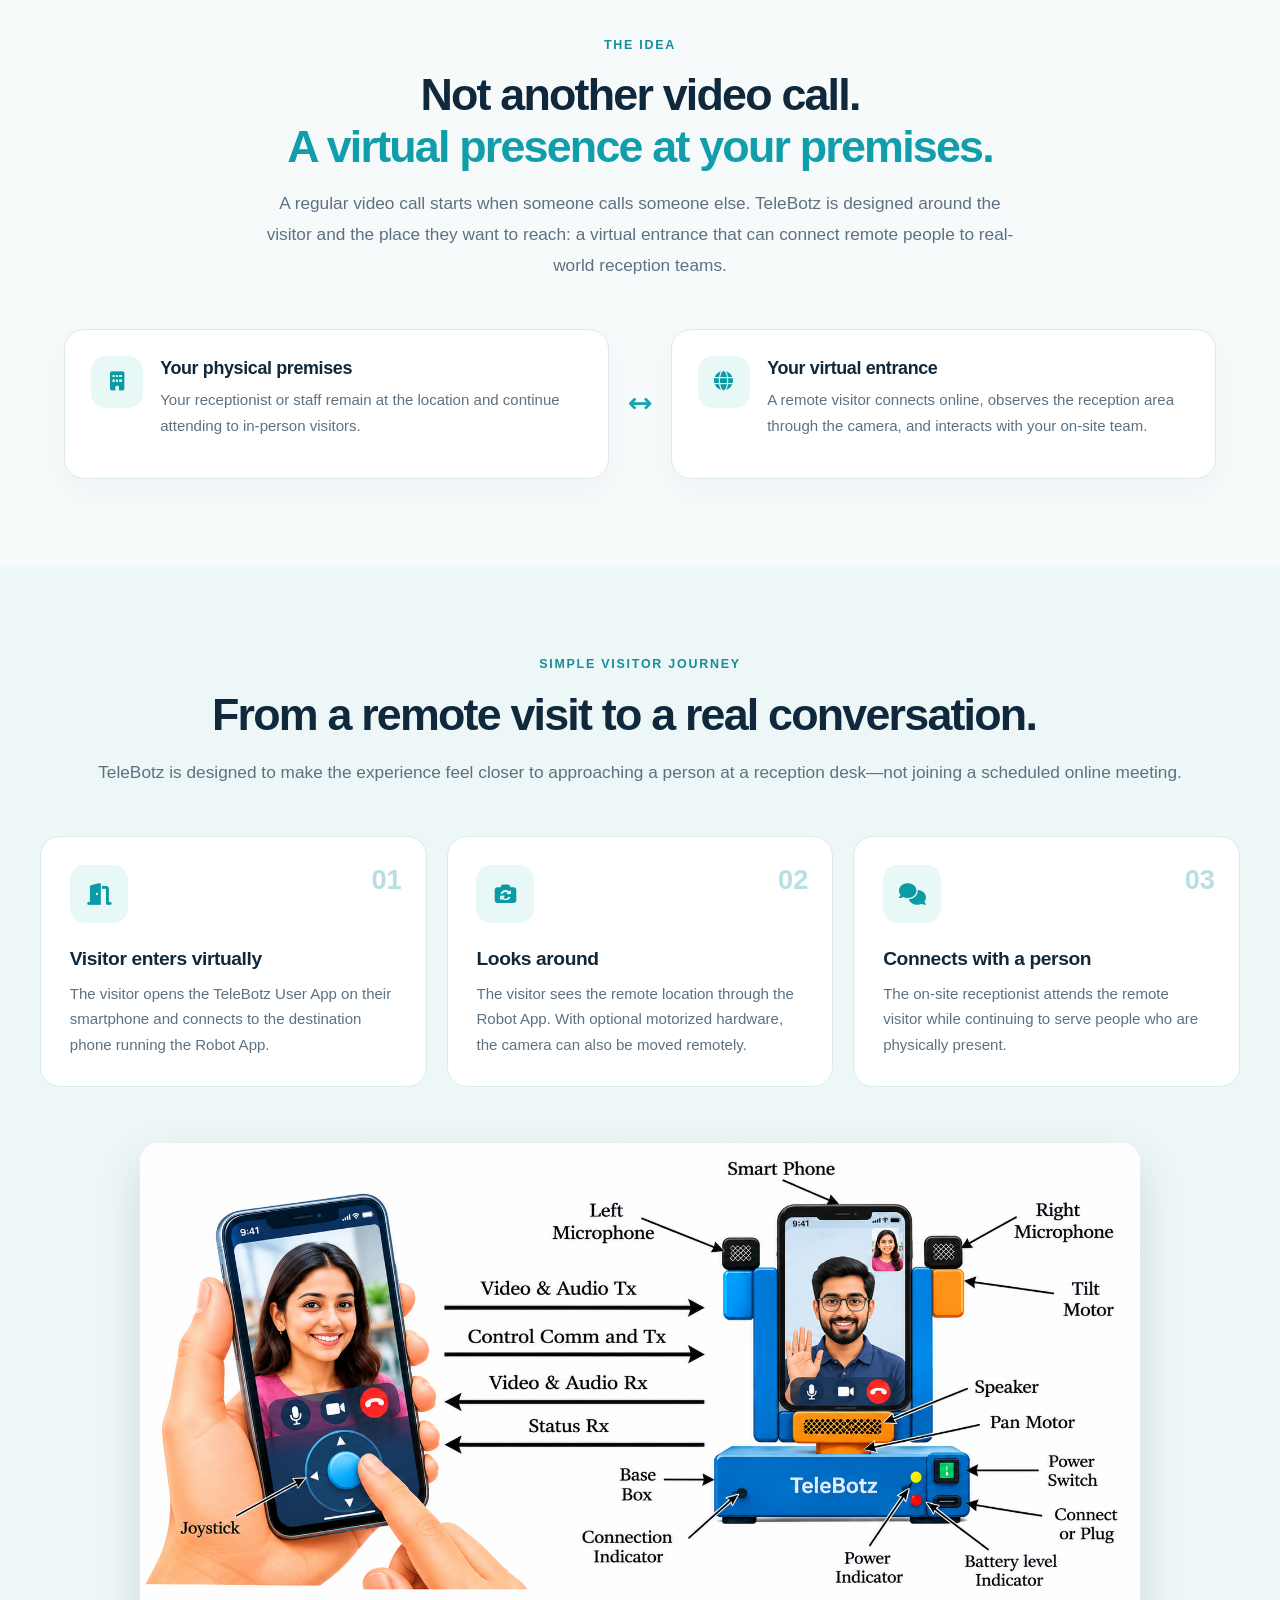
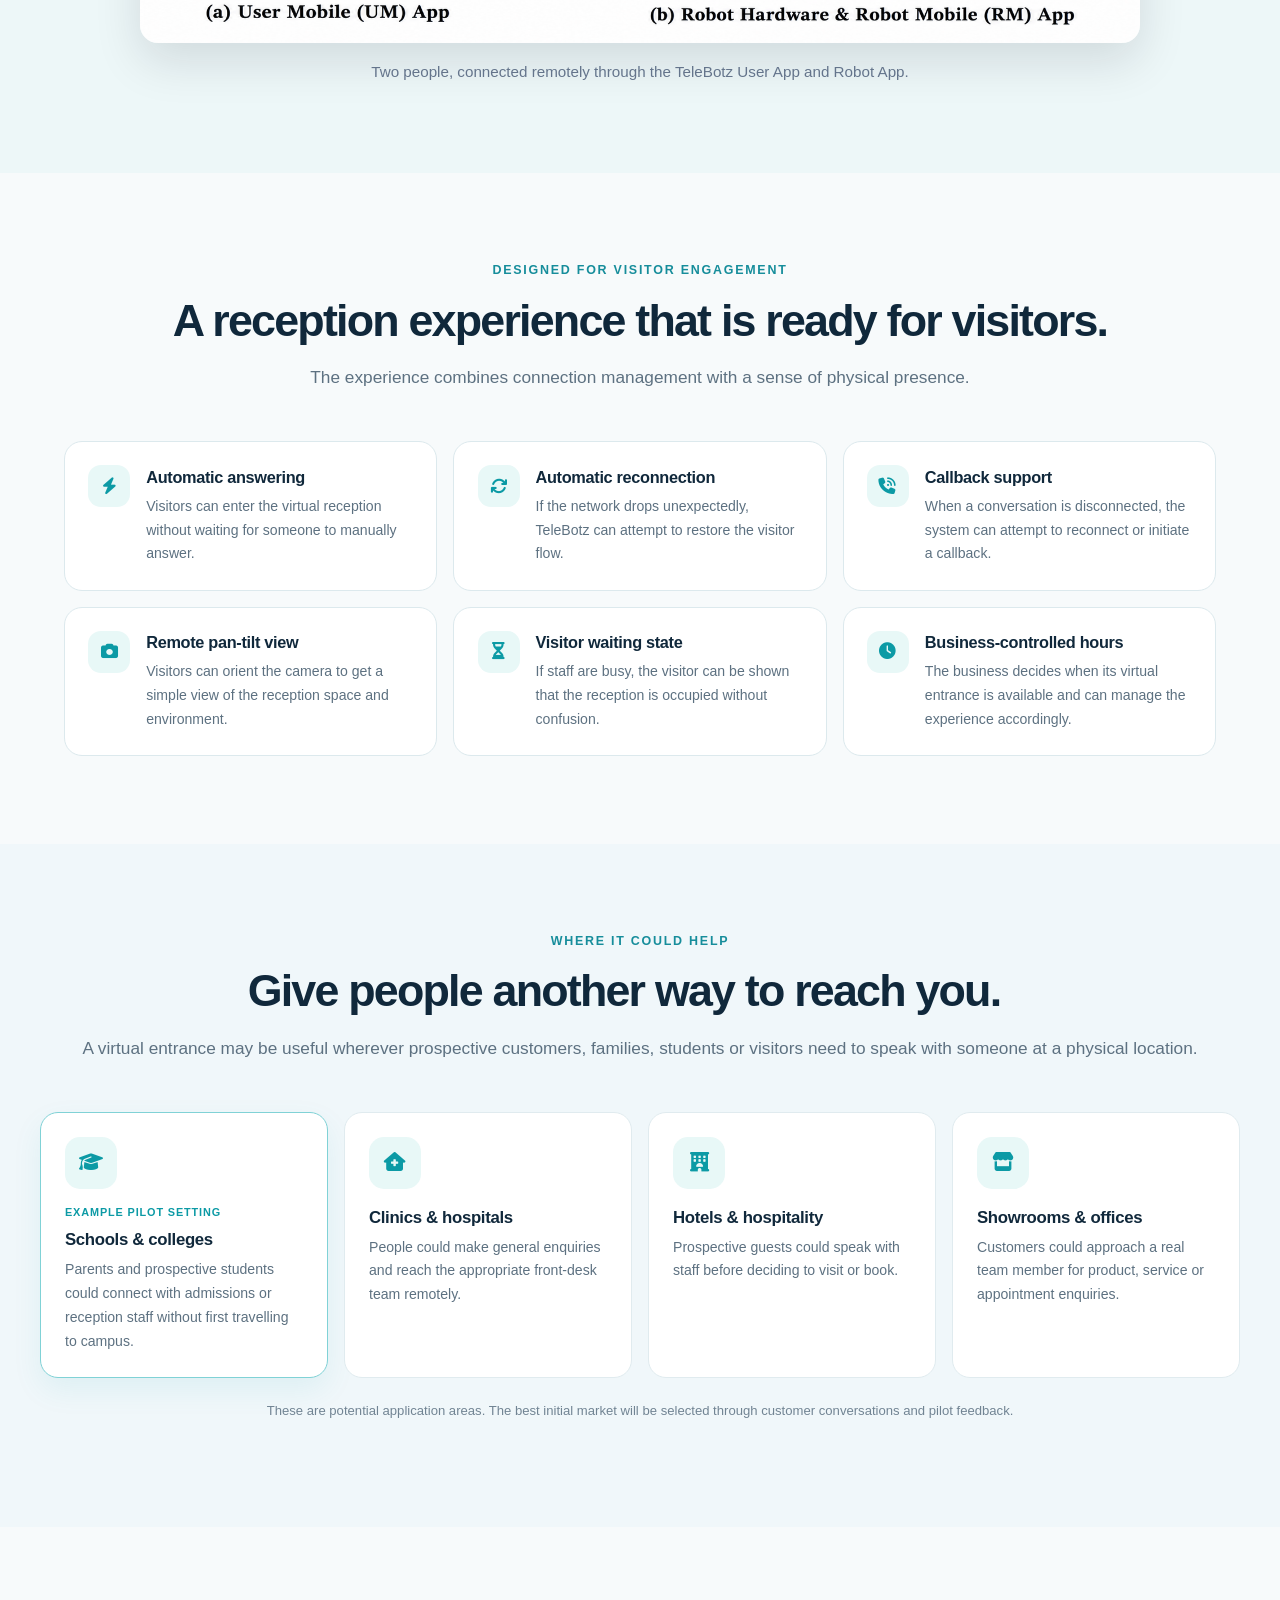
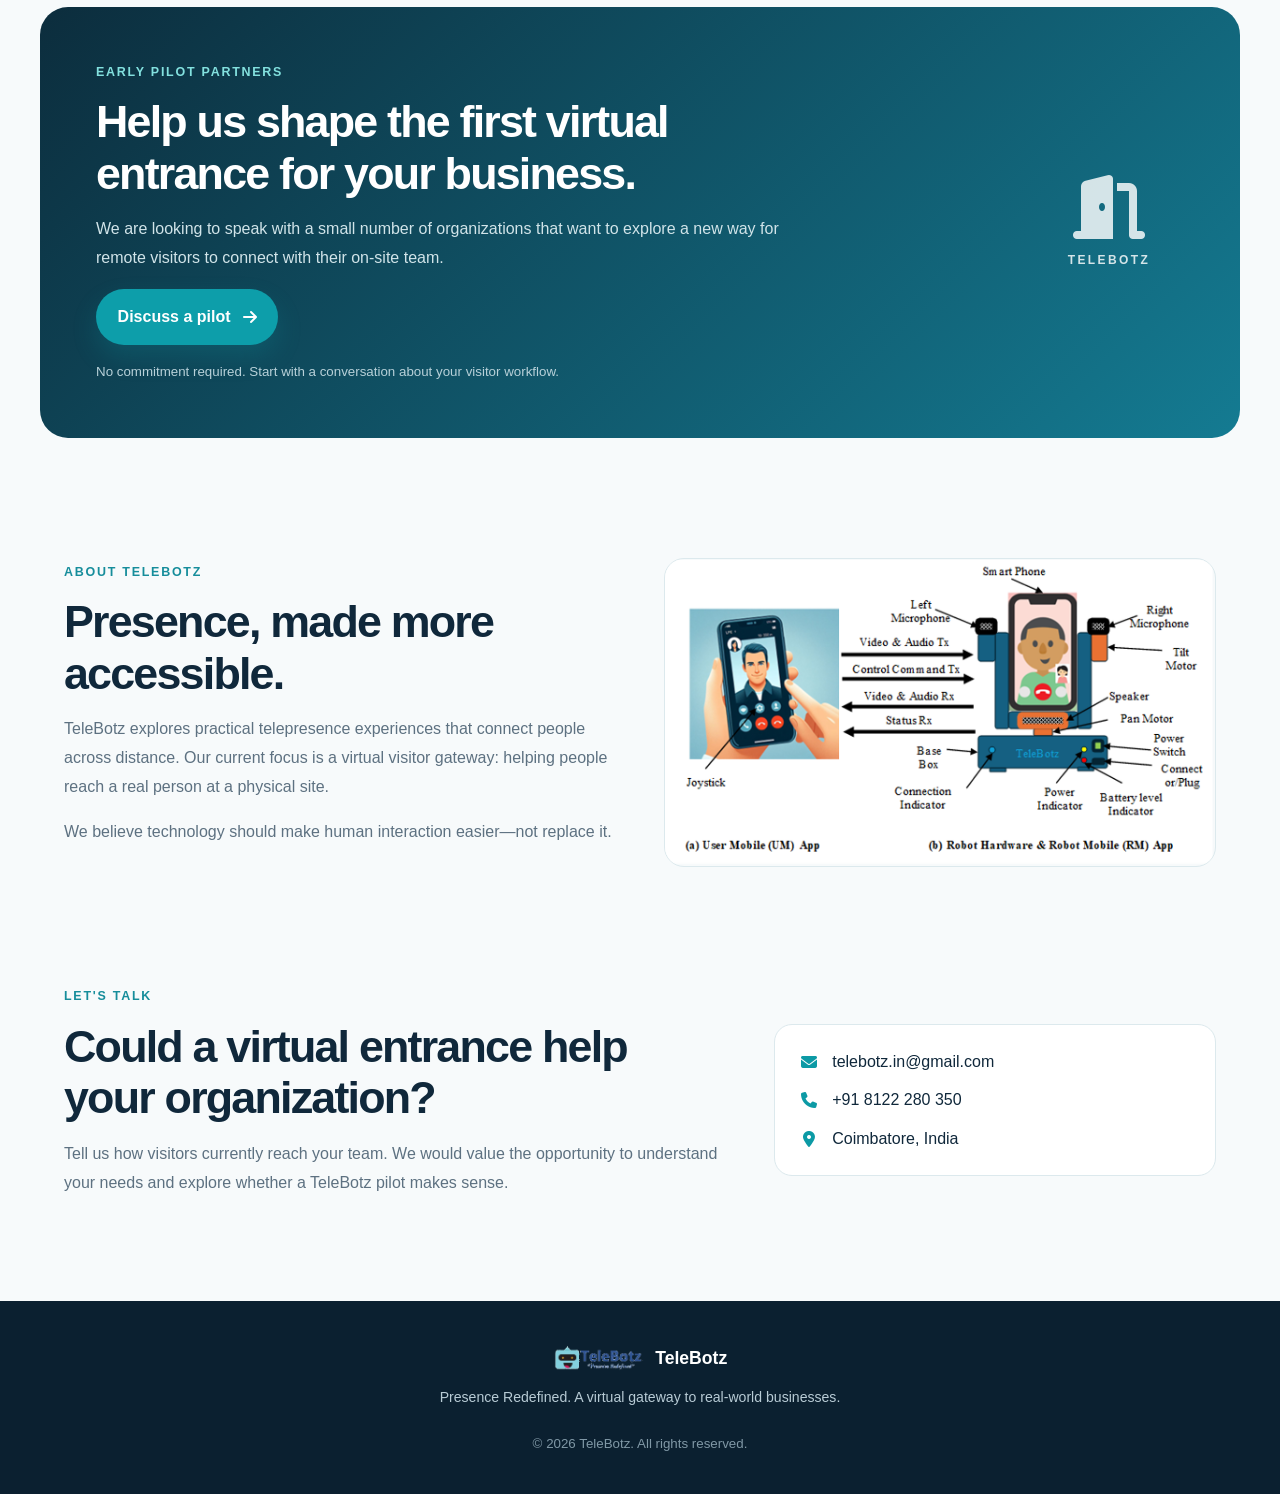
==== commit 3c702cae: "Add shared contact details to site header" ====
--- a/index.html
+++ b/index.html
@@ -16,12 +16,6 @@
   <meta property="og:type" content="website">
   <meta property="og:url" content="https://www.telebotz.in/">
   <style>
-    .vg-header-contact{background:#071b2c;color:#e2f8fc}
-    .vg-header-contact-inner{max-width:1400px;margin:0 auto;padding:.45rem 2rem;display:flex;justify-content:flex-end;align-items:center;gap:1.5rem;font-size:.88rem;font-weight:600}
-    .vg-header-contact a{color:#e2f8fc;text-decoration:none;display:inline-flex;align-items:center;gap:.5rem;white-space:nowrap}
-    .vg-header-contact a:hover{color:#67e8f9}
-    .vg-header-contact i{color:#67e8f9}
-    @media(max-width:640px){.vg-header-contact-inner{justify-content:center;gap:.55rem 1rem;flex-wrap:wrap;padding:.5rem 1rem;font-size:.78rem}.vg-header-contact a{gap:.35rem}}
     .vg-how-illustration{margin:clamp(2rem,5vw,3.5rem) auto 0;max-width:1000px;text-align:center}
     .vg-how-illustration img{display:block;width:100%;height:auto;border-radius:18px;box-shadow:0 18px 48px rgba(4,20,35,.12)}
     .vg-how-illustration p{margin:.9rem 0 0;color:#64748b;font-size:.95rem}
@@ -32,7 +26,7 @@
   <header class="site-header">
     <div class="vg-header-contact" aria-label="Contact TeleBotz">
       <div class="vg-header-contact-inner">
-        <a href="tel:+918122280350"><i class="fas fa-phone" aria-hidden="true"></i> +91 8122280350</a>
+        <a href="tel:+918122280350"><i class="fas fa-phone" aria-hidden="true"></i> +91-8122280350</a>
         <a href="mailto:telebotz.in@gmail.com"><i class="fas fa-envelope" aria-hidden="true"></i> telebotz.in@gmail.com</a>
       </div>
     </div>
